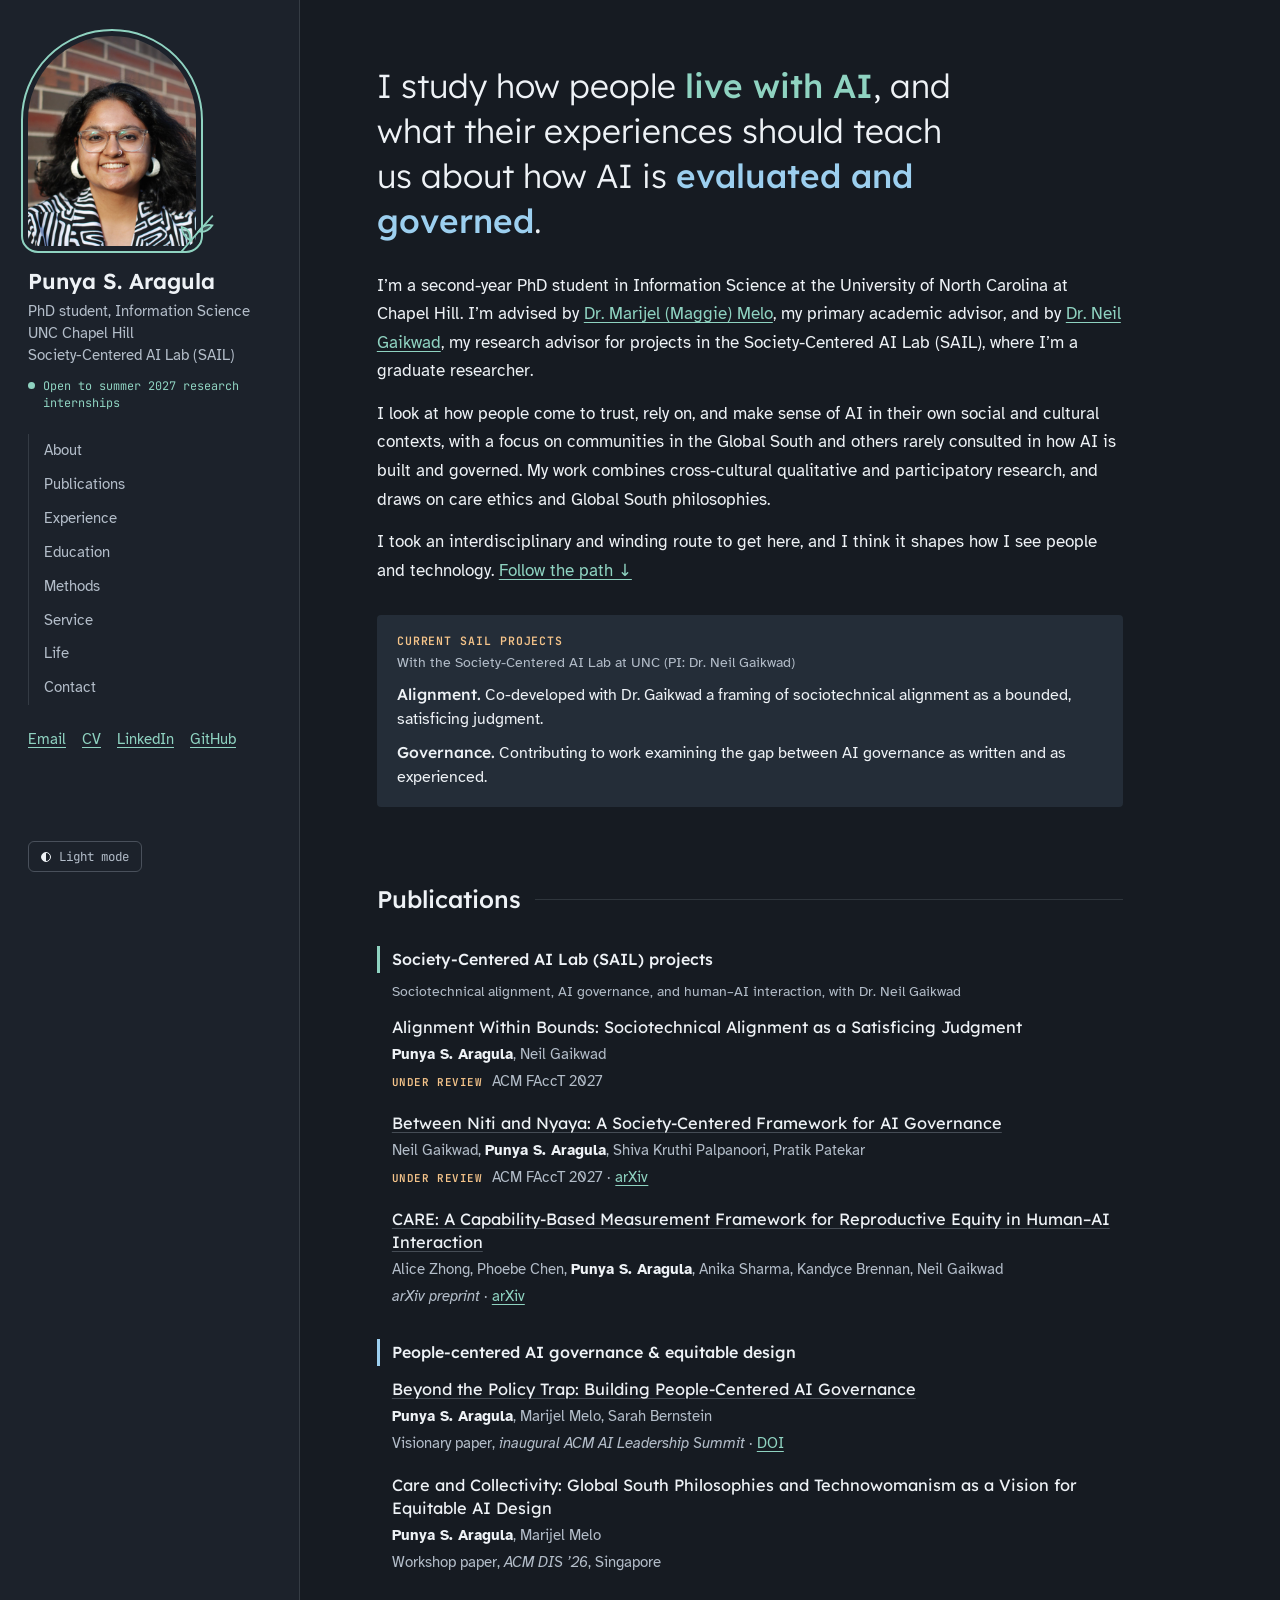
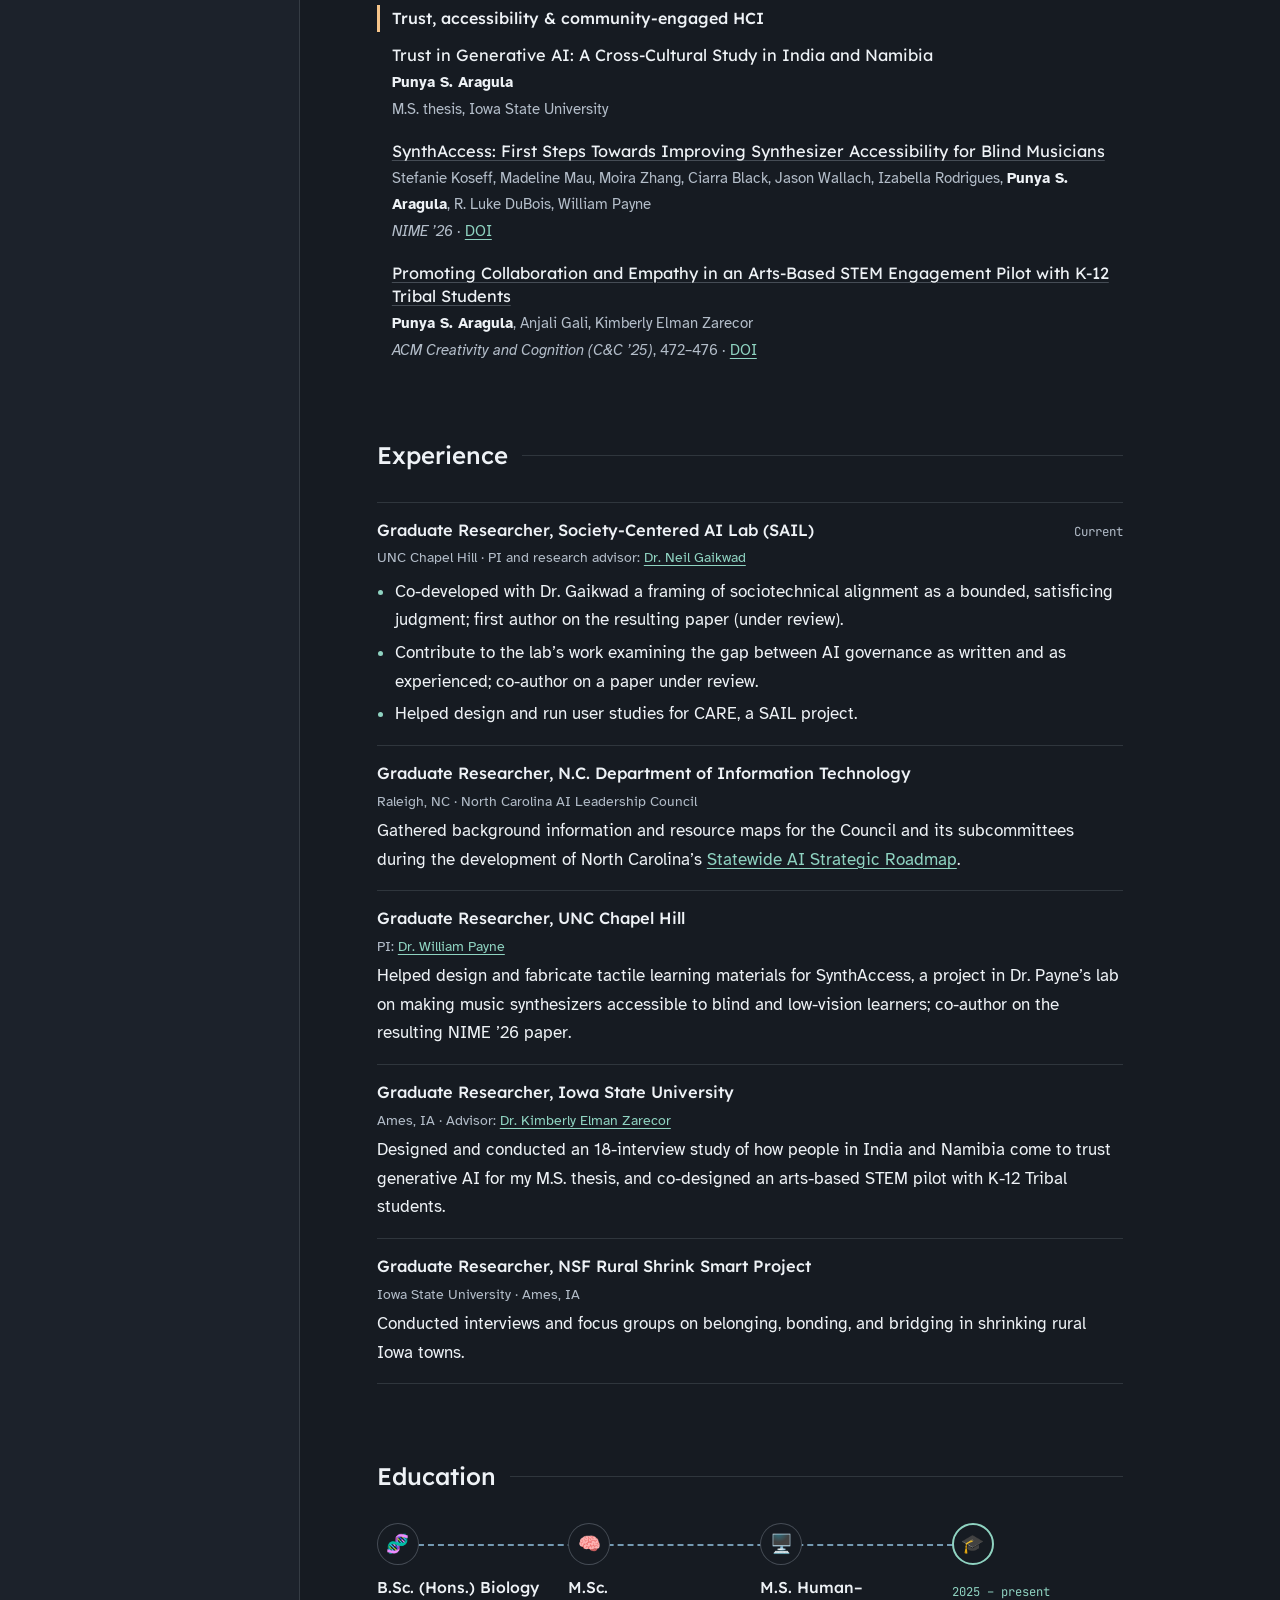
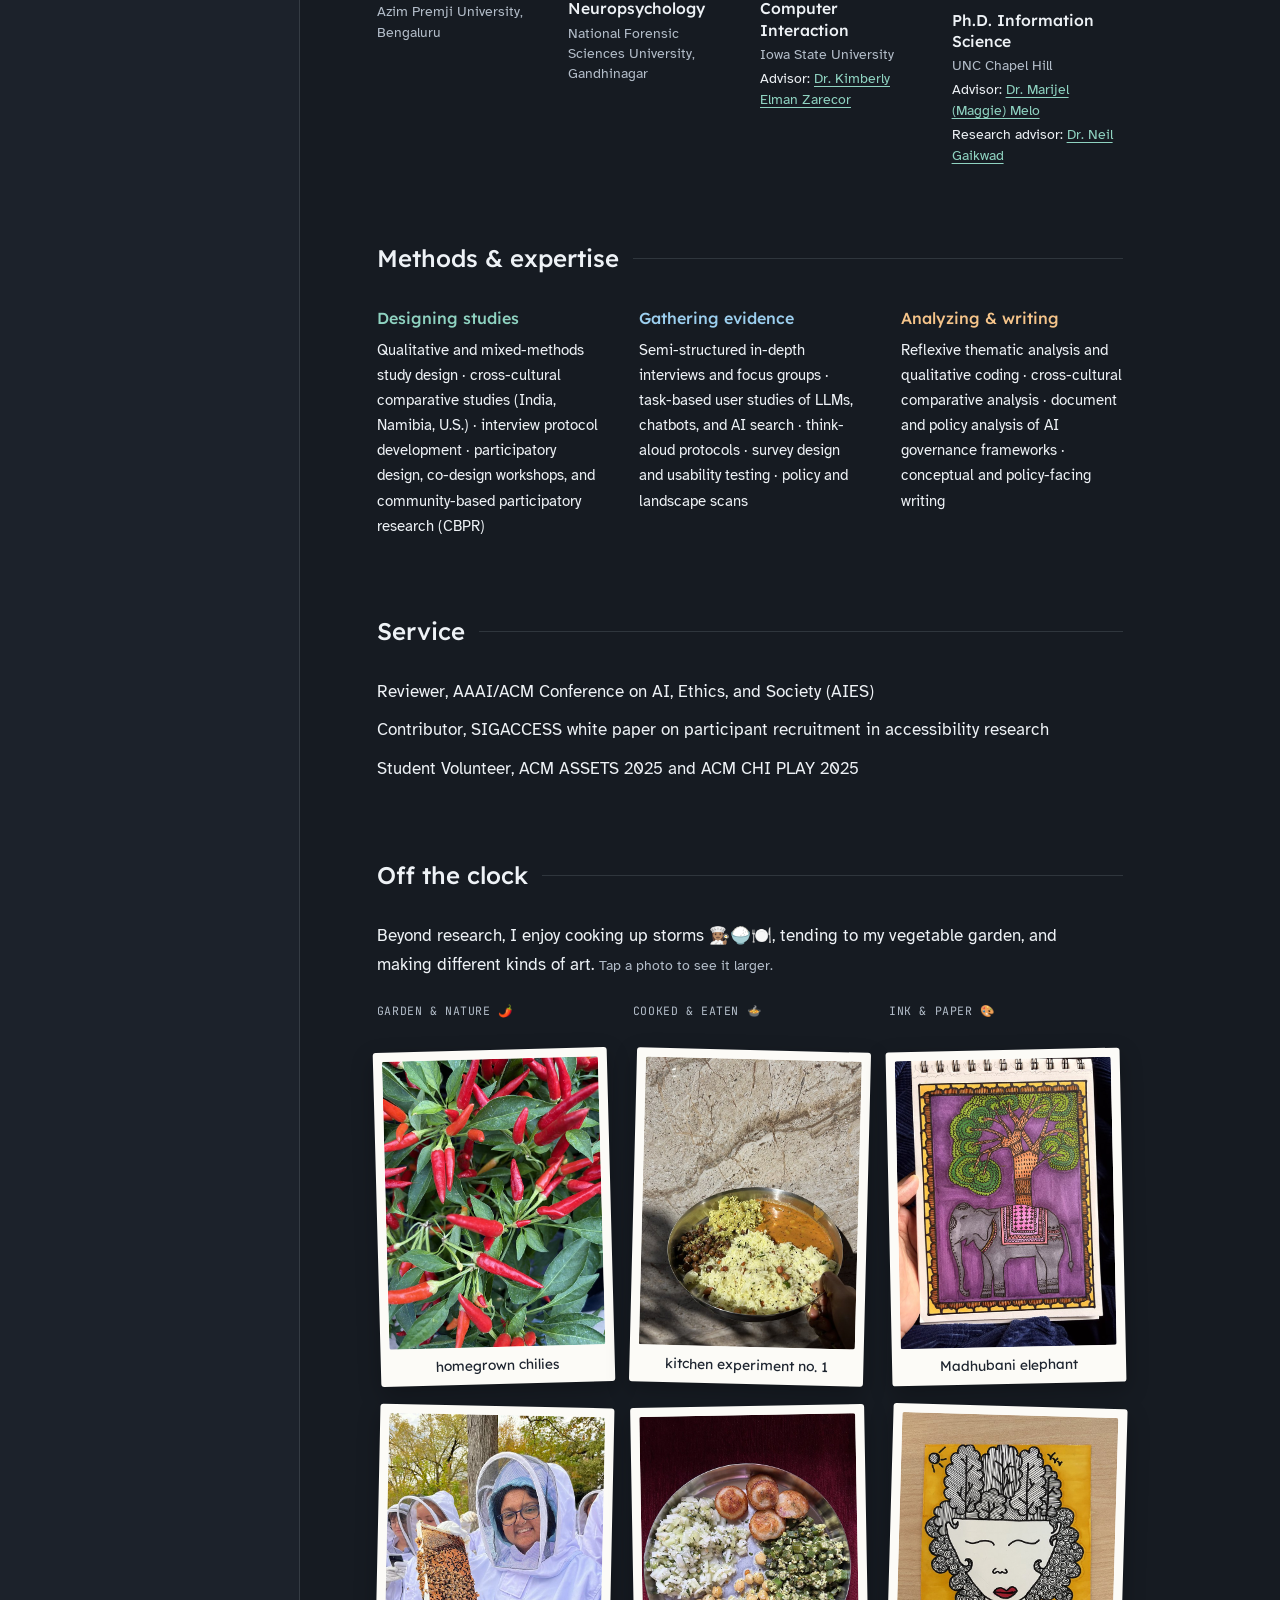
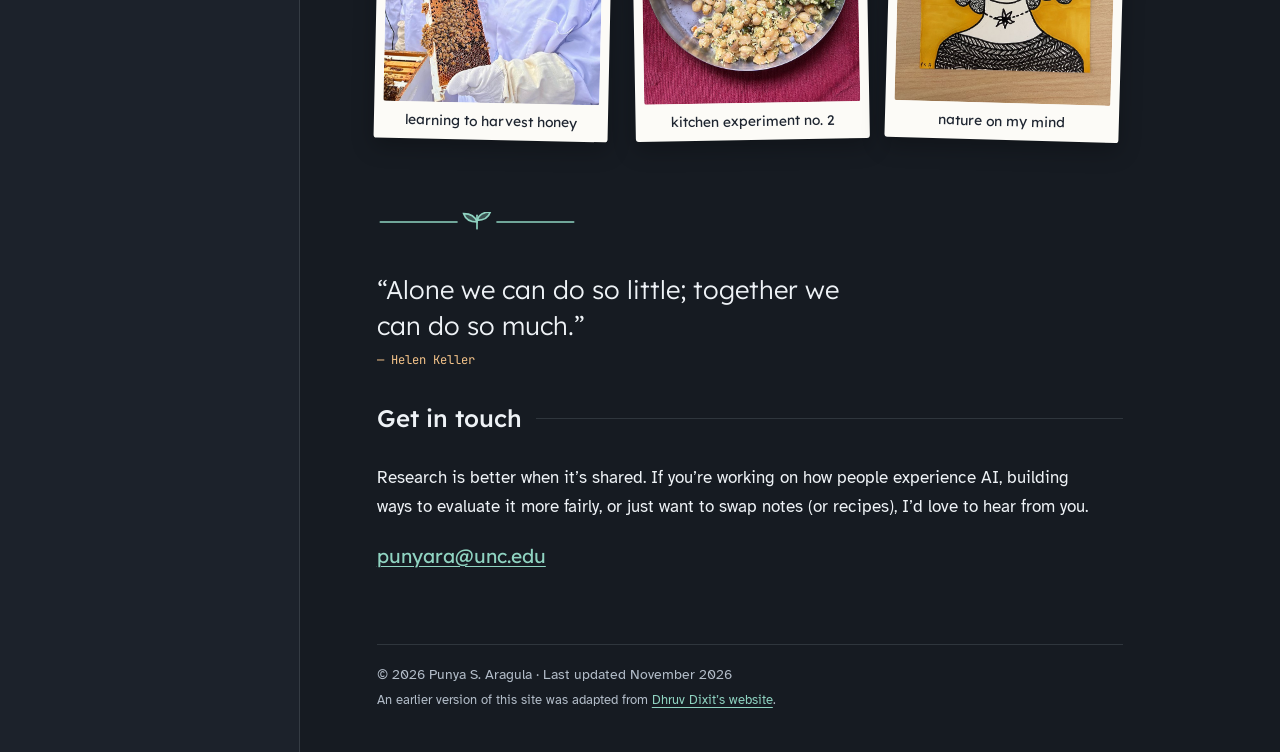
==== index.html @ 8dd0d029 "Add files via upload" ====
<!DOCTYPE html>
<html lang="en">
<head>
<meta charset="utf-8">
<meta name="viewport" content="width=device-width, initial-scale=1">
<title>Punya S. Aragula · HCI Researcher, UNC Chapel Hill</title>
<meta name="description" content="Punya S. Aragula is an HCI researcher and PhD student at UNC Chapel Hill who studies how people live with AI, and what their experiences should teach us about how AI is evaluated and governed.">
<meta name="color-scheme" content="dark light">
<meta name="theme-color" content="#161B22">
<link rel="canonical" href="https://punya-aragula.github.io/">
<meta property="og:type" content="website">
<meta property="og:url" content="https://punya-aragula.github.io/">
<meta property="og:title" content="Punya S. Aragula">
<meta property="og:description" content="How people live with AI, and what that should teach us about how AI is evaluated and governed.">
<meta property="og:image" content="https://punya-aragula.github.io/og-cover.png">
<meta name="twitter:card" content="summary_large_image">
<link rel="icon" href="favicon.svg" type="image/svg+xml">
<link rel="preconnect" href="https://fonts.googleapis.com">
<link rel="preconnect" href="https://fonts.gstatic.com" crossorigin>
<link rel="stylesheet" href="https://fonts.googleapis.com/css2?family=Atkinson+Hyperlegible:ital,wght@0,400;0,700;1,400&amp;family=JetBrains+Mono:wght@400;600&amp;family=Lexend:wght@300..700&amp;display=swap">
<link rel="stylesheet" href="main.css">
<script>
  /* pick up a saved light/dark choice before the page paints */
  try { if (localStorage.getItem('pa-theme') === 'light') document.documentElement.classList.add('light'); } catch (e) {}
</script>
<script src="main.js" defer></script>
<script type="application/ld+json">
{
  "@context": "https://schema.org",
  "@type": "Person",
  "name": "Punya Shamsunder Aragula",
  "url": "https://punya-aragula.github.io/",
  "email": "mailto:punyara@unc.edu",
  "jobTitle": "PhD Student, Information Science",
  "affiliation": {"@type": "CollegeOrUniversity", "name": "University of North Carolina at Chapel Hill"},
  "sameAs": ["https://www.linkedin.com/in/punyasa", "https://github.com/punya-aragula"]
}
</script>
</head>
<body>
<a class="jump" href="#content">Skip to content</a>

<div class="frame">

  <!-- ============ SIDEBAR ============ -->
  <aside class="side" aria-label="Profile">
    <div class="side-inner">
      <div class="arch">
        <img src="profile.jpg" alt="Portrait of Punya Aragula smiling in front of a curved brick wall" width="960" height="1200">
        <svg class="sprig" viewBox="0 0 60 60" aria-hidden="true" fill="none" stroke="currentColor" stroke-width="2.4" stroke-linecap="round">
          <path d="M10 54 C 22 40, 30 30, 50 8"/>
          <path d="M22 40 C 14 36, 10 30, 10 22 C 18 24, 22 30, 22 40 Z" fill="currentColor" fill-opacity=".3"/>
          <path d="M32 28 C 40 30, 46 26, 50 20 C 42 18, 36 22, 32 28 Z" fill="currentColor" fill-opacity=".3"/>
        </svg>
      </div>

      <div class="who">
        <p class="name">Punya S. Aragula</p>
        <p class="role">PhD student, Information Science<br>UNC Chapel Hill<br>Society-Centered AI Lab (SAIL)</p>
        <p class="avail"><span class="pulse" aria-hidden="true"></span>Open to summer 2027 research internships</p>
      </div>

      <nav class="toc" aria-label="Sections">
        <a href="#about">About</a>
        <a href="#publications">Publications</a>
        <a href="#experience">Experience</a>
        <a href="#education">Education</a>
        <a href="#methods">Methods</a>
        <a href="#service">Service</a>
        <a href="#life">Life</a>
        <a href="#contact">Contact</a>
      </nav>

      <ul class="elsewhere" aria-label="Links">
        <li><a href="mailto:punyara@unc.edu">Email</a></li>
        <li><a href="Punya_Aragula_CV.pdf" target="_blank" rel="noopener">CV</a></li>
        <li><a href="https://www.linkedin.com/in/punyasa" target="_blank" rel="noopener">LinkedIn</a></li>
        <li><a href="https://github.com/punya-aragula" target="_blank" rel="noopener">GitHub</a></li>
      </ul>

      <button class="mode" id="mode" type="button" aria-label="Switch to light mode">
        <span class="mode-dot" aria-hidden="true"></span><span class="mode-text">Light mode</span>
      </button>
    </div>
  </aside>

  <!-- ============ CONTENT ============ -->
  <main class="content" id="content">

    <!-- About -->
    <section class="block" id="about" aria-labelledby="h-about">
      <h1 id="h-about" class="lede">I study how people <em class="hl-a">live with AI</em>, and what their experiences should teach us about how AI is <em class="hl-b">evaluated and governed</em>.</h1>

      <div class="about-text">
        <p>I’m a second-year PhD student in Information Science at the University of North Carolina at Chapel Hill. I’m advised by <a href="https://sites.google.com/view/maggiemelo" target="_blank" rel="noopener">Dr. Marijel (Maggie) Melo</a>, my primary academic advisor, and by <a href="https://www.cs.unc.edu/~gaikwad/" target="_blank" rel="noopener">Dr. Neil Gaikwad</a>, my research advisor for projects in the Society-Centered AI Lab (SAIL), where I’m a graduate researcher.</p>
        <p>I look at how people come to trust, rely on, and make sense of AI in their own social and cultural contexts, with a focus on communities in the Global South and others rarely consulted in how AI is built and governed. My work combines cross-cultural qualitative and participatory research, and draws on care ethics and Global South philosophies.</p>
        <p>I took an interdisciplinary and winding route to get here, and I think it shapes how I see people and technology. <a href="#education">Follow the path ↓</a></p>
      </div>

      <dl class="focus" aria-label="Current SAIL projects">
        <dt>Current SAIL projects</dt>
        <dd class="focus-note">With the Society-Centered AI Lab at UNC (PI: Dr. Neil Gaikwad)</dd>
        <dd><b>Alignment.</b> Co-developed with Dr. Gaikwad a framing of sociotechnical alignment as a bounded, satisficing judgment.</dd>
        <dd><b>Governance.</b> Contributing to work examining the gap between AI governance as written and as experienced.</dd>
      </dl>
    </section>

    <!-- Publications -->
    <section class="block" id="publications" aria-labelledby="h-pubs">
      <h2 id="h-pubs" class="block-title">Publications</h2>

      <h3 class="theme t1">Society-Centered AI Lab (SAIL) projects</h3>
      <p class="theme-note">Sociotechnical alignment, AI governance, and human–AI interaction, with Dr. Neil Gaikwad</p>
      <ol class="cites">
        <li>
          <p class="c-title">Alignment Within Bounds: Sociotechnical Alignment as a Satisficing Judgment</p>
          <p class="c-auth"><b>Punya S. Aragula</b>, Neil Gaikwad</p>
          <p class="c-venue"><span class="flag">Under review</span> ACM FAccT 2027</p>
        </li>
        <li>
          <p class="c-title"><a href="https://arxiv.org/abs/2611.16173" target="_blank" rel="noopener">Between Niti and Nyaya: A Society-Centered Framework for AI Governance</a></p>
          <p class="c-auth">Neil Gaikwad, <b>Punya S. Aragula</b>, Shiva Kruthi Palpanoori, Pratik Patekar</p>
          <p class="c-venue"><span class="flag">Under review</span> ACM FAccT 2027 · <a href="https://arxiv.org/abs/2611.16173" target="_blank" rel="noopener">arXiv</a></p>
        </li>
        <li>
          <p class="c-title"><a href="https://arxiv.org/abs/2603.20511" target="_blank" rel="noopener">CARE: A Capability-Based Measurement Framework for Reproductive Equity in Human–AI Interaction</a></p>
          <p class="c-auth">Alice Zhong, Phoebe Chen, <b>Punya S. Aragula</b>, Anika Sharma, Kandyce Brennan, Neil Gaikwad</p>
          <p class="c-venue"><i>arXiv preprint</i> · <a href="https://arxiv.org/abs/2603.20511" target="_blank" rel="noopener">arXiv</a></p>
        </li>
      </ol>

      <h3 class="theme t2">People-centered AI governance &amp; equitable design</h3>
      <ol class="cites">
        <li>
          <p class="c-title"><a href="https://doi.org/10.1145/3806096.3844863" target="_blank" rel="noopener">Beyond the Policy Trap: Building People-Centered AI Governance</a></p>
          <p class="c-auth"><b>Punya S. Aragula</b>, Marijel Melo, Sarah Bernstein</p>
          <p class="c-venue">Visionary paper, <i>inaugural ACM AI Leadership Summit</i> · <a href="https://doi.org/10.1145/3806096.3844863" target="_blank" rel="noopener">DOI</a></p>
        </li>
        <li>
          <p class="c-title">Care and Collectivity: Global South Philosophies and Technowomanism as a Vision for Equitable AI Design</p>
          <p class="c-auth"><b>Punya S. Aragula</b>, Marijel Melo</p>
          <p class="c-venue">Workshop paper, <i>ACM DIS ’26</i>, Singapore</p>
        </li>
      </ol>

      <h3 class="theme t3">Trust, accessibility &amp; community-engaged HCI</h3>
      <ol class="cites">
        <li>
          <p class="c-title">Trust in Generative AI: A Cross-Cultural Study in India and Namibia</p>
          <p class="c-auth"><b>Punya S. Aragula</b></p>
          <p class="c-venue">M.S. thesis, Iowa State University</p>
        </li>
        <li>
          <p class="c-title"><a href="https://doi.org/10.5281/zenodo.20784173" target="_blank" rel="noopener">SynthAccess: First Steps Towards Improving Synthesizer Accessibility for Blind Musicians</a></p>
          <p class="c-auth">Stefanie Koseff, Madeline Mau, Moira Zhang, Ciarra Black, Jason Wallach, Izabella Rodrigues, <b>Punya S. Aragula</b>, R. Luke DuBois, William Payne</p>
          <p class="c-venue"><i>NIME ’26</i> · <a href="https://doi.org/10.5281/zenodo.20784173" target="_blank" rel="noopener">DOI</a></p>
        </li>
        <li>
          <p class="c-title"><a href="https://doi.org/10.1145/3698061.3734389" target="_blank" rel="noopener">Promoting Collaboration and Empathy in an Arts-Based STEM Engagement Pilot with K-12 Tribal Students</a></p>
          <p class="c-auth"><b>Punya S. Aragula</b>, Anjali Gali, Kimberly Elman Zarecor</p>
          <p class="c-venue"><i>ACM Creativity and Cognition (C&amp;C ’25)</i>, 472–476 · <a href="https://doi.org/10.1145/3698061.3734389" target="_blank" rel="noopener">DOI</a></p>
        </li>
      </ol>
    </section>

    <!-- Experience -->
    <section class="block" id="experience" aria-labelledby="h-exp">
      <h2 id="h-exp" class="block-title">Experience</h2>
      <div class="rows">
        <div class="row">
          <div class="row-head"><h3>Graduate Researcher, Society-Centered AI Lab (SAIL)</h3><span class="when">Current</span></div>
          <p class="row-meta">UNC Chapel Hill · PI and research advisor: <a href="https://www.cs.unc.edu/~gaikwad/" target="_blank" rel="noopener">Dr. Neil Gaikwad</a></p>
          <ul class="did">
            <li>Co-developed with Dr. Gaikwad a framing of sociotechnical alignment as a bounded, satisficing judgment; first author on the resulting paper (under review).</li>
            <li>Contribute to the lab’s work examining the gap between AI governance as written and as experienced; co-author on a paper under review.</li>
            <li>Helped design and run user studies for CARE, a SAIL project.</li>
          </ul>
        </div>
        <div class="row">
          <div class="row-head"><h3>Graduate Researcher, N.C. Department of Information Technology</h3></div>
          <p class="row-meta">Raleigh, NC · North Carolina AI Leadership Council</p>
          <p>Gathered background information and resource maps for the Council and its subcommittees during the development of North Carolina’s <a href="https://it.nc.gov/documents/statewide-ai-strategic-roadmap/download" target="_blank" rel="noopener">Statewide AI Strategic Roadmap</a>.</p>
        </div>
        <div class="row">
          <div class="row-head"><h3>Graduate Researcher, UNC Chapel Hill</h3></div>
          <p class="row-meta">PI: <a href="https://williepayne.com/" target="_blank" rel="noopener">Dr. William Payne</a></p>
          <p>Helped design and fabricate tactile learning materials for SynthAccess, a project in Dr. Payne’s lab on making music synthesizers accessible to blind and low-vision learners; co-author on the resulting NIME ’26 paper.</p>
        </div>
        <div class="row">
          <div class="row-head"><h3>Graduate Researcher, Iowa State University</h3></div>
          <p class="row-meta">Ames, IA · Advisor: <a href="https://faculty.sites.iastate.edu/zarecor/" target="_blank" rel="noopener">Dr. Kimberly Elman Zarecor</a></p>
          <p>Designed and conducted an 18-interview study of how people in India and Namibia come to trust generative AI for my M.S. thesis, and co-designed an arts-based STEM pilot with K-12 Tribal students.</p>
        </div>
        <div class="row">
          <div class="row-head"><h3>Graduate Researcher, NSF Rural Shrink Smart Project</h3></div>
          <p class="row-meta">Iowa State University · Ames, IA</p>
          <p>Conducted interviews and focus groups on belonging, bonding, and bridging in shrinking rural Iowa towns.</p>
        </div>
      </div>
    </section>

    <!-- Education -->
    <section class="block" id="education" aria-labelledby="h-edu">
      <h2 id="h-edu" class="block-title">Education</h2>
      <ol class="path">
        <li><span class="stop" aria-hidden="true">🧬</span><h3>B.Sc. (Hons.) Biology</h3><p>Azim Premji University, Bengaluru</p></li>
        <li><span class="stop" aria-hidden="true">🧠</span><h3>M.Sc. Neuropsychology</h3><p>National Forensic Sciences University, Gandhinagar</p></li>
        <li><span class="stop" aria-hidden="true">🖥️</span><h3>M.S. Human–Computer Interaction</h3><p>Iowa State University</p><p class="adv">Advisor: <a href="https://faculty.sites.iastate.edu/zarecor/" target="_blank" rel="noopener">Dr. Kimberly Elman Zarecor</a></p></li>
        <li class="here"><span class="stop" aria-hidden="true">🎓</span><span class="yrs">2025 – present</span><h3>Ph.D. Information Science</h3><p>UNC Chapel Hill</p><p class="adv">Advisor: <a href="https://sites.google.com/view/maggiemelo" target="_blank" rel="noopener">Dr. Marijel (Maggie) Melo</a></p><p class="adv">Research advisor: <a href="https://www.cs.unc.edu/~gaikwad/" target="_blank" rel="noopener">Dr. Neil Gaikwad</a></p></li>
      </ol>
    </section>

    <!-- Methods -->
    <section class="block" id="methods" aria-labelledby="h-methods">
      <h2 id="h-methods" class="block-title">Methods &amp; expertise</h2>
      <div class="methods">
        <div class="m-col">
          <h3>Designing studies</h3>
          <p>Qualitative and mixed-methods study design · cross-cultural comparative studies (India, Namibia, U.S.) · interview protocol development · participatory design, co-design workshops, and community-based participatory research (CBPR)</p>
        </div>
        <div class="m-col">
          <h3>Gathering evidence</h3>
          <p>Semi-structured in-depth interviews and focus groups · task-based user studies of LLMs, chatbots, and AI search · think-aloud protocols · survey design and usability testing · policy and landscape scans</p>
        </div>
        <div class="m-col">
          <h3>Analyzing &amp; writing</h3>
          <p>Reflexive thematic analysis and qualitative coding · cross-cultural comparative analysis · document and policy analysis of AI governance frameworks · conceptual and policy-facing writing</p>
        </div>
      </div>
    </section>

    <!-- Service -->
    <section class="block" id="service" aria-labelledby="h-service">
      <h2 id="h-service" class="block-title">Service</h2>
      <ul class="plain">
        <li><span>Reviewer, AAAI/ACM Conference on AI, Ethics, and Society (AIES)</span></li>
        <li><span>Contributor, SIGACCESS white paper on participant recruitment in accessibility research</span></li>
        <li><span>Student Volunteer, ACM ASSETS 2025 and ACM CHI PLAY 2025</span></li>
      </ul>
    </section>

    <!-- Life -->
    <section class="block" id="life" aria-labelledby="h-life">
      <h2 id="h-life" class="block-title">Off the clock</h2>
      <p class="prose-line">Beyond research, I enjoy cooking up storms 👩🏽‍🍳🍚🍽️, tending to my vegetable garden, and making different kinds of art. <span class="hint">Tap a photo to see it larger.</span></p>
      <div class="shelf">
        <div class="shelf-col">
          <p class="shelf-label">Garden &amp; nature 🌶️</p>
          <a class="snap" href="photos/garden-chilies.jpg" data-cap="homegrown chilies"><img src="photos/garden-chilies-sm.jpg" alt="Bright red chilies growing among green leaves" loading="lazy" width="675" height="900"><span>homegrown chilies</span></a>
          <a class="snap" href="photos/nature-bees.jpg" data-cap="learning to harvest honey"><img src="photos/nature-bees-sm.jpg" alt="Punya smiling in a white protective suit, holding up a frame covered in honeybees" loading="lazy" width="675" height="900"><span>learning to harvest honey</span></a>
        </div>
        <div class="shelf-col">
          <p class="shelf-label">Cooked &amp; eaten 🍲</p>
          <a class="snap" href="photos/food-thali-1.jpg" data-cap="kitchen experiment no. 1"><img src="photos/food-thali-1-sm.jpg" alt="A steel plate of rice, chickpeas, curry and a vegetable side, in the sun" loading="lazy" width="675" height="900"><span>kitchen experiment no. 1</span></a>
          <a class="snap" href="photos/food-plate-colour.jpg" data-cap="kitchen experiment no. 2"><img src="photos/food-plate-colour-sm.jpg" alt="A steel plate with chickpeas, okra, a white vegetable side and golden fried dumplings on a deep red cloth" loading="lazy" width="675" height="900"><span>kitchen experiment no. 2</span></a>
        </div>
        <div class="shelf-col">
          <p class="shelf-label">Ink &amp; paper 🎨</p>
          <a class="snap" href="photos/art-elephant.jpg" data-cap="Madhubani elephant"><img src="photos/art-elephant-sm.jpg" alt="A colourful folk-art drawing of an elephant beneath a tree, with a purple background and patterned border" loading="lazy" width="675" height="900"><span>Madhubani elephant</span></a>
          <a class="snap" href="photos/art-portrait-trees.jpg" data-cap="nature on my mind"><img src="photos/art-portrait-trees-sm.jpg" alt="A black-and-white ink portrait of a woman whose hair turns into trees, on a bright yellow background" loading="lazy" width="675" height="900"><span>nature on my mind</span></a>
        </div>
      </div>
    </section>

    <!-- Contact -->
    <section class="block closing" id="contact" aria-labelledby="h-contact">
      <svg class="divider" viewBox="0 0 240 24" aria-hidden="true" fill="none" stroke="currentColor" stroke-width="2" stroke-linecap="round">
        <path d="M4 12 H96"/><path d="M144 12 H236"/>
        <path d="M120 20 C 120 14, 120 10, 120 4"/>
        <path d="M120 12 C 112 12, 106 8, 104 2 C 112 2, 118 6, 120 12 Z" fill="currentColor" fill-opacity=".3"/>
        <path d="M120 10 C 128 10, 134 6, 136 0 C 128 0, 122 4, 120 10 Z" fill="currentColor" fill-opacity=".3"/>
      </svg>
      <blockquote class="keller">
        <p>“Alone we can do so little; together we can do so much.”</p>
        <footer>Helen Keller</footer>
      </blockquote>
      <h2 id="h-contact" class="block-title">Get in touch</h2>
      <p class="prose-line">Research is better when it’s shared. If you’re working on how people experience AI, building ways to evaluate it more fairly, or just want to swap notes (or recipes), I’d love to hear from you.</p>
      <p class="mail"><a href="mailto:punyara@unc.edu">punyara@unc.edu</a></p>
    </section>

    <footer class="foot">
      <p>© <span id="yr">2026</span> Punya S. Aragula · Last updated November 2026</p>
      <p class="credit">An earlier version of this site was adapted from <a href="https://dhruv-dixit-709.github.io/" target="_blank" rel="noopener">Dhruv Dixit’s website</a>.</p>
    </footer>
  </main>
</div>

<dialog class="viewer" id="viewer" aria-label="Photo viewer">
  <figure><img src="" alt=""><figcaption></figcaption></figure>
  <button type="button" class="viewer-x" aria-label="Close photo">Close</button>
</dialog>
</body>
</html>
---- main.css ----
/* ==========================================================
   punya-aragula.github.io
   Two-pane academic layout · colour-blind-safe pastels
   Fonts: Lexend (headings), Atkinson Hyperlegible (text),
          JetBrains Mono (small labels)
   ========================================================== */

:root {
  --ink: #EEF2F6;
  --ink-soft: #B3BDC9;
  --ground: #161B22;
  --ground-2: #1C222B;
  --rule: rgba(179, 189, 201, 0.16);
  --rule-strong: rgba(179, 189, 201, 0.3);
  --sea: #8FD3C1;        /* seafoam */
  --sky: #9CCFEF;        /* sky blue */
  --apricot: #F5C48A;
  --lemon: #F0E3A0;
  --wash: rgba(156, 207, 239, 0.1);
  --f-head: "Lexend", system-ui, sans-serif;
  --f-text: "Atkinson Hyperlegible", system-ui, sans-serif;
  --f-mono: "JetBrains Mono", ui-monospace, Menlo, monospace;
  --side-w: 300px;
}
:root.light {
  --ink: #1E2530;
  --ink-soft: #4A5563;
  --ground: #F6F7F9;
  --ground-2: #FFFFFF;
  --rule: rgba(30, 37, 48, 0.12);
  --rule-strong: rgba(30, 37, 48, 0.24);
  --sea: #0B6B5C;
  --sky: #0A5E8A;
  --apricot: #8A4F00;
  --lemon: #7A6200;
  --wash: rgba(10, 94, 138, 0.07);
}

*, *::before, *::after { box-sizing: border-box; }
html { scroll-behavior: smooth; }
body {
  margin: 0;
  background: var(--ground);
  color: var(--ink);
  font: 1.05rem/1.7 var(--f-text);
  -webkit-font-smoothing: antialiased;
}
img { display: block; max-width: 100%; height: auto; }
a { color: var(--sea); text-decoration: underline; text-decoration-thickness: 1px; text-underline-offset: 3px; }
a:hover { text-decoration-thickness: 2px; }
h1, h2, h3 { font-family: var(--f-head); margin: 0; }
p { margin: 0; }

.jump { position: absolute; left: -999px; top: 8px; background: var(--ground-2); color: var(--ink); padding: 8px 12px; z-index: 50; }
.jump:focus { left: 8px; }

/* ---------- Two-pane frame ---------- */
.frame { display: grid; grid-template-columns: var(--side-w) minmax(0, 1fr); min-height: 100vh; }

/* ---------- Sidebar ---------- */
.side { border-right: 1px solid var(--rule); background: var(--ground-2); }
.side-inner {
  position: sticky; top: 0; height: 100vh; overflow-y: auto;
  display: flex; flex-direction: column; gap: 22px;
  padding: 36px 28px 28px;
}
.arch { position: relative; width: 168px; }
.arch img {
  width: 168px; aspect-ratio: 4 / 5; object-fit: cover;
  border-radius: 84px 84px 10px 10px;          /* arched, like a greenhouse window */
  outline: 2px solid var(--sea); outline-offset: 5px;
}
.sprig { position: absolute; width: 46px; right: -24px; bottom: -10px; color: var(--sea); }

.name { font-family: var(--f-head); font-weight: 600; font-size: 1.35rem; line-height: 1.2; }
.role { color: var(--ink-soft); font-size: 0.95rem; line-height: 1.45; margin-top: 6px; }
.avail { display: flex; gap: 8px; align-items: baseline; margin-top: 12px; font-family: var(--f-mono); font-size: 0.74rem; line-height: 1.45; color: var(--sea); }
.pulse { flex: none; width: 7px; height: 7px; border-radius: 50%; background: var(--sea); transform: translateY(-1px); animation: breathe 2.4s ease-in-out infinite; }
@keyframes breathe { 50% { opacity: .35; } }

.toc { display: flex; flex-direction: column; border-left: 1px solid var(--rule); }
.toc a {
  color: var(--ink-soft); text-decoration: none; font-size: 0.95rem;
  padding: 4px 0 4px 14px; margin-left: -1px; border-left: 2px solid transparent;
  transition: color .2s, border-color .2s;
}
.toc a:hover { color: var(--ink); }
.toc a.on { color: var(--ink); border-left-color: var(--sea); font-weight: 700; }

.elsewhere { list-style: none; padding: 0; margin: 0; display: flex; flex-wrap: wrap; gap: 6px 16px; font-size: 0.92rem; }

.mode {
  margin-top: auto; align-self: flex-start;
  display: inline-flex; align-items: center; gap: 8px;
  background: none; border: 1px solid var(--rule-strong); color: var(--ink-soft);
  font: 0.78rem var(--f-mono); padding: 6px 12px; border-radius: 6px; cursor: pointer;
}
.mode:hover { color: var(--ink); border-color: var(--ink-soft); }
.mode-dot { width: 10px; height: 10px; border-radius: 50%; background: linear-gradient(90deg, var(--ink) 50%, transparent 50%); border: 1px solid var(--ink); }

/* ---------- Content column ---------- */
.content { padding: 64px clamp(24px, 6vw, 88px) 40px; max-width: 900px; }
.block { padding-bottom: 72px; scroll-margin-top: 24px; }
.block-title {
  font-weight: 500; font-size: 1.5rem; margin-bottom: 26px;
  display: flex; align-items: center; gap: 14px;
}
.block-title::after { content: ""; flex: 1; height: 1px; background: var(--rule); }

/* About */
.epigraph { margin: 0 0 34px; max-width: 52ch; }
.epigraph p { font-family: var(--f-head); font-weight: 300; font-size: 1rem; line-height: 1.55; color: var(--ink-soft); }
.epigraph footer { margin-top: 6px; font: 0.74rem var(--f-mono); color: var(--ink-soft); letter-spacing: .02em; }
.epigraph footer::before { content: "— "; }

.lede { font-weight: 300; font-size: clamp(1.55rem, 2.6vw, 2.1rem); line-height: 1.35; margin-bottom: 28px; max-width: 30ch; }
.lede em { font-style: normal; font-weight: 500; }
.hl-a { color: var(--sea); }
.hl-b { color: var(--sky); }

.about-text { display: grid; gap: 14px; max-width: 68ch; }

.focus { margin: 30px 0 0; padding: 18px 20px; background: var(--wash); border-radius: 4px; display: grid; gap: 8px; max-width: 68ch; }
.focus dt { font: 600 0.72rem var(--f-mono); letter-spacing: .08em; text-transform: uppercase; color: var(--apricot); }
.focus dd { margin: 0; font-size: 0.98rem; line-height: 1.55; }
.focus b { font-family: var(--f-head); font-weight: 500; }

/* Publications: citation list */
.theme {
  font-size: 1rem; font-weight: 500; margin: 30px 0 12px;
  padding-left: 12px; border-left: 3px solid var(--sea);
}
.theme:first-of-type { margin-top: 0; }
.theme.t2 { border-left-color: var(--sky); }
.theme.t3 { border-left-color: var(--apricot); }
.cites { list-style: none; margin: 0; padding: 0; display: grid; gap: 18px; }
.cites li { padding-left: 15px; }
.c-title { font-family: var(--f-head); font-weight: 400; font-size: 1.02rem; line-height: 1.4; }
.c-title a { color: var(--ink); text-decoration-color: var(--rule-strong); }
.c-title a:hover { text-decoration-color: var(--sea); }
.c-auth { color: var(--ink-soft); font-size: 0.93rem; margin-top: 3px; }
.c-auth b { color: var(--ink); }
.c-venue { font-size: 0.92rem; margin-top: 2px; color: var(--ink-soft); }
.flag { font: 600 0.68rem var(--f-mono); letter-spacing: .05em; text-transform: uppercase; color: var(--apricot); margin-right: 6px; }

/* Experience: CV rows */
.rows { display: grid; }
.row { padding: 16px 0; border-top: 1px solid var(--rule); display: grid; gap: 4px; }
.row:last-child { border-bottom: 1px solid var(--rule); }
.row-head { display: flex; justify-content: space-between; gap: 16px; align-items: baseline; }
.row h3 { font-weight: 500; font-size: 1.02rem; line-height: 1.4; }
.when { flex: none; font: 0.78rem var(--f-mono); color: var(--ink-soft); white-space: nowrap; }
.row-meta { font-size: 0.9rem; color: var(--ink-soft); }
.row p:last-child { max-width: 68ch; }

/* Education: left-to-right path */
.path { list-style: none; margin: 0; padding: 0; display: grid; grid-template-columns: repeat(4, minmax(0, 1fr)); gap: 20px; position: relative; }
.path::before { content: ""; position: absolute; top: 21px; left: 21px; right: calc((100% - 60px) / 4 - 21px); border-top: 2px dashed var(--sky); opacity: .7; }
.path li { position: relative; }
.stop { position: relative; z-index: 1; display: grid; place-items: center; width: 42px; height: 42px; border-radius: 50%; background: var(--ground); border: 1px solid var(--rule-strong); font-size: 1.15rem; margin-bottom: 12px; }
.here .stop { border: 2px solid var(--sea); }
.yrs { font: 0.76rem var(--f-mono); color: var(--sky); }
.here .yrs { color: var(--sea); }
.path h3 { font-weight: 500; font-size: 0.98rem; line-height: 1.35; margin: 4px 0 4px; }
.path p { font-size: 0.88rem; line-height: 1.45; color: var(--ink-soft); }
.path .adv { margin-top: 4px; color: var(--ink); }

/* Methods: two columns, no boxes */
.methods { display: grid; grid-template-columns: repeat(2, minmax(0, 1fr)); gap: 26px 40px; }
.m-col h3 { font-weight: 500; font-size: 1rem; color: var(--sea); margin-bottom: 6px; }
.m-col:nth-child(2) h3 { color: var(--sky); }
.m-col:nth-child(3) h3 { color: var(--apricot); }
.m-col:nth-child(4) h3 { color: var(--lemon); }
.m-col p { font-size: 0.95rem; line-height: 1.65; }

/* Service */
.plain { list-style: none; margin: 0; padding: 0; display: grid; gap: 10px; }
.plain li { display: flex; justify-content: space-between; gap: 16px; align-items: baseline; }

/* Life: photo shelf */
.prose-line { max-width: 66ch; }
.hint { color: var(--ink-soft); font-size: 0.9rem; }
.shelf { display: grid; grid-template-columns: repeat(3, minmax(0, 1fr)); gap: 22px; margin-top: 24px; }
.shelf-label { font: 0.72rem var(--f-mono); letter-spacing: .05em; text-transform: uppercase; color: var(--ink-soft); margin-bottom: 10px; }
.shelf-col { display: grid; gap: 22px; align-content: start; }
.snap { display: block; text-decoration: none; background: #FCFBF7; padding: 9px 9px 0; border-radius: 3px; box-shadow: 0 8px 22px rgba(0,0,0,.25); transition: transform .35s ease; cursor: zoom-in; }
.shelf-col:nth-child(1) .snap:nth-child(2) { transform: rotate(-1.5deg); }
.shelf-col:nth-child(1) .snap:nth-child(3) { transform: rotate(1.2deg); }
.shelf-col:nth-child(2) .snap:nth-child(2) { transform: rotate(1.4deg); }
.shelf-col:nth-child(2) .snap:nth-child(3) { transform: rotate(-1deg); }
.shelf-col:nth-child(3) .snap:nth-child(2) { transform: rotate(-1.2deg); }
.shelf-col:nth-child(3) .snap:nth-child(3) { transform: rotate(1.6deg); }
.snap:hover { transform: rotate(0) scale(1.03) !important; }
.snap img { width: 100%; aspect-ratio: 3 / 4; object-fit: cover; border-radius: 2px; }
.snap span { display: block; text-align: center; padding: 9px 4px 11px; font: 0.86rem var(--f-head); color: #1E2530; }
:root.light .snap { box-shadow: 0 6px 18px rgba(30,37,48,.14); }

/* Closing */
.closing { text-align: left; }
.divider { width: 200px; color: var(--sea); margin-bottom: 30px; }
.keller { margin: 0 0 30px; }
.keller p { font-family: var(--f-head); font-weight: 300; font-size: clamp(1.25rem, 2.2vw, 1.6rem); line-height: 1.4; max-width: 32ch; }
.keller footer { margin-top: 8px; font: 0.76rem var(--f-mono); color: var(--apricot); }
.keller footer::before { content: "— "; }
.mail { margin-top: 18px; font-family: var(--f-head); font-size: 1.2rem; }

.foot { border-top: 1px solid var(--rule); padding-top: 18px; color: var(--ink-soft); font-size: 0.85rem; }

/* Photo viewer */
.viewer { border: 0; padding: 0; background: transparent; max-width: 94vw; max-height: 94vh; }
.viewer::backdrop { background: rgba(10, 14, 20, .9); }
.viewer figure { margin: 0; text-align: center; }
.viewer img { max-width: min(92vw, 880px); max-height: 80vh; width: auto; border: 8px solid #FCFBF7; border-radius: 4px; }
.viewer figcaption { margin-top: 10px; color: #EEF2F6; font: 1.05rem var(--f-head); }
.viewer-x { display: block; margin: 12px auto 0; background: none; color: #EEF2F6; border: 1px solid rgba(238,242,246,.5); border-radius: 6px; padding: 6px 14px; font: 0.8rem var(--f-mono); cursor: pointer; }

/* ---------- Small screens: sidebar becomes a top card ---------- */
@media (max-width: 980px) {
  .frame { grid-template-columns: 1fr; }
  .side { border-right: 0; border-bottom: 1px solid var(--rule); }
  .side-inner { position: static; height: auto; padding: 28px 22px 18px; display: grid; grid-template-columns: auto 1fr; gap: 16px 20px; align-items: center; }
  .arch, .arch img { width: 104px; }
  .arch img { border-radius: 52px 52px 8px 8px; }
  .sprig { width: 34px; right: -16px; }
  .toc { grid-column: 1 / -1; flex-direction: row; overflow-x: auto; border-left: 0; border-top: 1px solid var(--rule); padding-top: 10px; gap: 4px; }
  .toc a { padding: 4px 10px; border-left: 0; border-bottom: 2px solid transparent; white-space: nowrap; }
  .toc a.on { border-left: 0; border-bottom-color: var(--sea); }
  .elsewhere { grid-column: 1 / -1; }
  .mode { grid-column: 1 / -1; margin-top: 0; justify-self: start; }
  .content { padding-top: 40px; }
}
@media (max-width: 760px) {
  .path { grid-template-columns: 1fr; gap: 18px; }
  .path::before { display: none; }
  .path li { display: grid; grid-template-columns: 42px 1fr; column-gap: 14px; }
  .path li > :not(.stop) { grid-column: 2; }
  .stop { grid-row: 1 / span 4; margin: 0; }
  .path li:not(:last-child)::after { content: ""; position: absolute; left: 20px; top: 42px; bottom: -18px; border-left: 2px dashed var(--sky); opacity: .7; }
  .methods { grid-template-columns: 1fr; }
  .shelf { grid-template-columns: 1fr 1fr; }
  .shelf-col { grid-template-columns: 1fr 1fr; grid-column: 1 / -1; }
  .shelf-label { grid-column: 1 / -1; margin-bottom: 0; }
  .row-head, .plain li { flex-direction: column; gap: 0; }
}
@media (prefers-reduced-motion: reduce) {
  *, *::before, *::after { animation: none !important; transition: none !important; scroll-behavior: auto !important; }
}

/* attribution + layout tweaks */
.theme-note { margin: -6px 0 12px 15px; font-size: 0.9rem; color: var(--ink-soft); }
.focus .focus-note { font-size: 0.88rem; color: var(--ink-soft); margin-top: -4px; }
.did { margin: 4px 0 0; padding-left: 18px; display: grid; gap: 4px; max-width: 68ch; }
.did li::marker { color: var(--sea); }
.methods { grid-template-columns: repeat(3, minmax(0, 1fr)); }
.credit { margin-top: 4px; font-size: 0.8rem; }
@media (max-width: 980px) { .methods { grid-template-columns: 1fr; } }
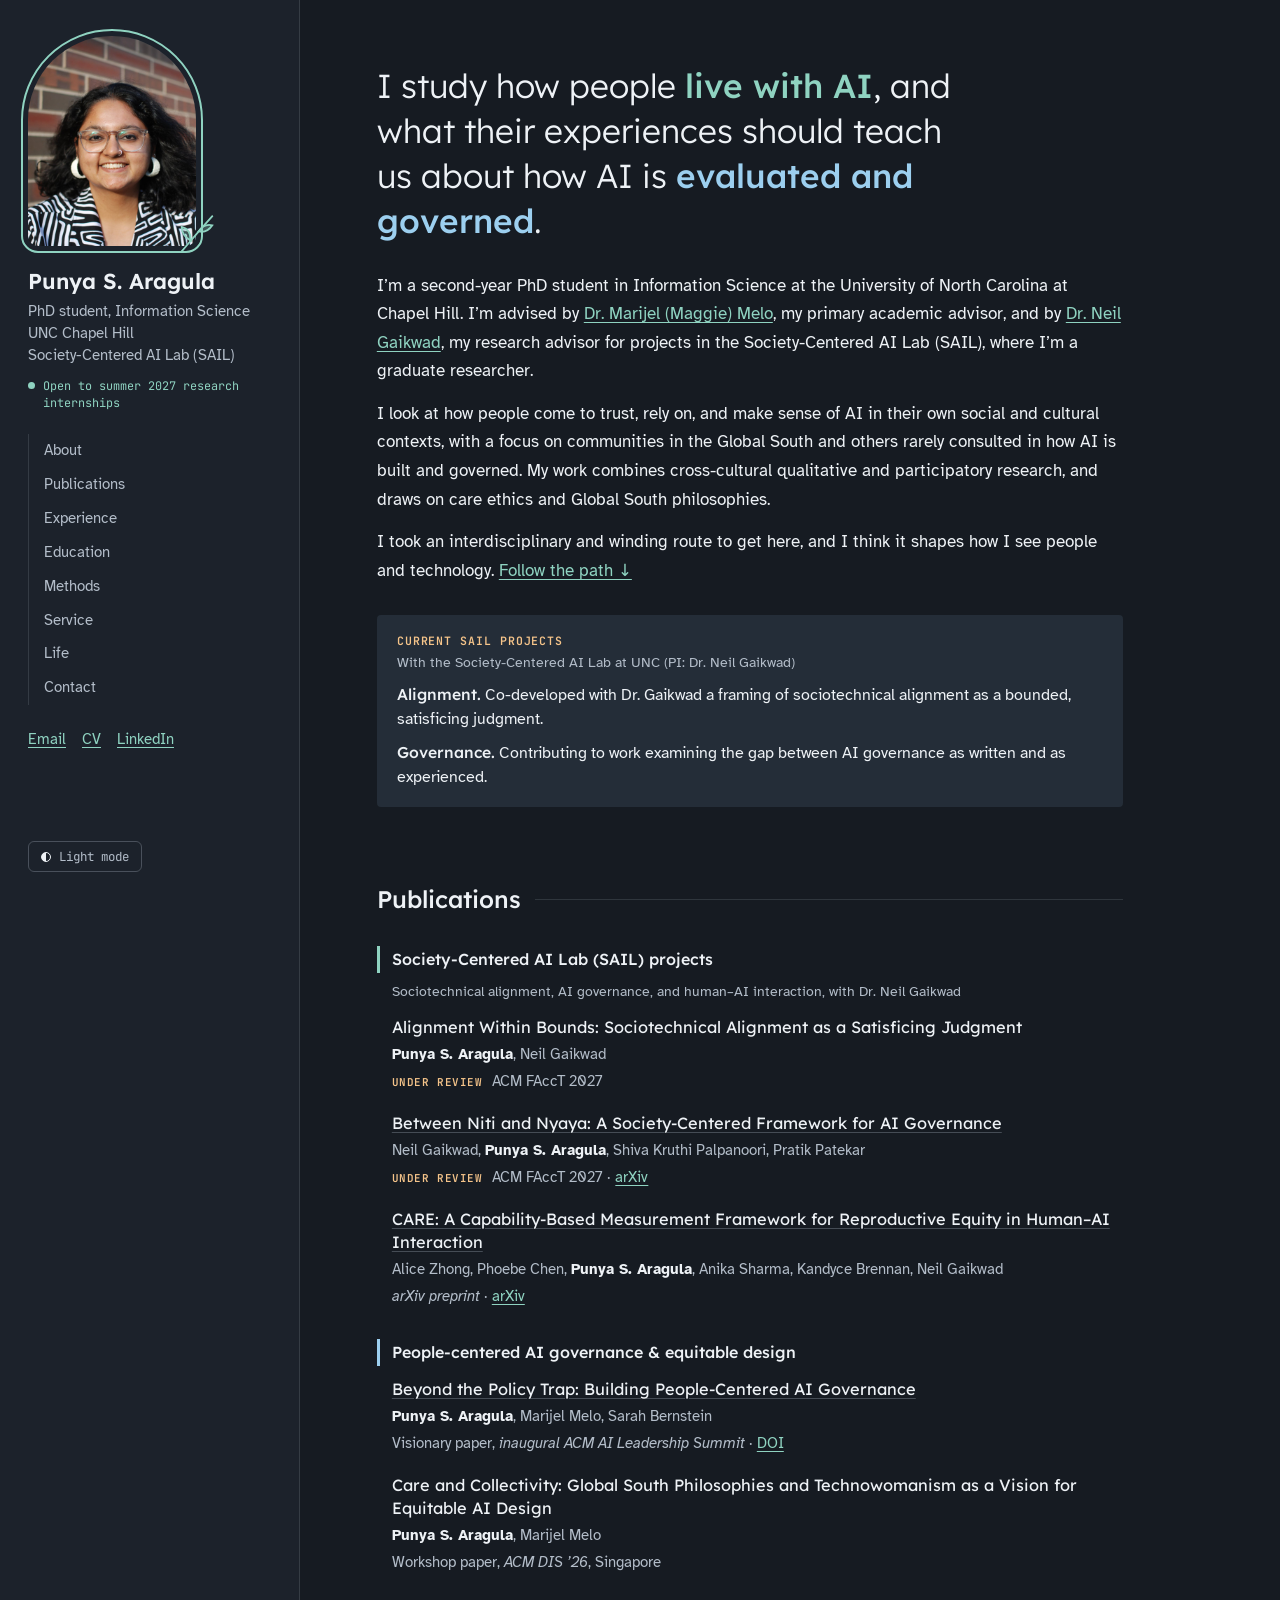
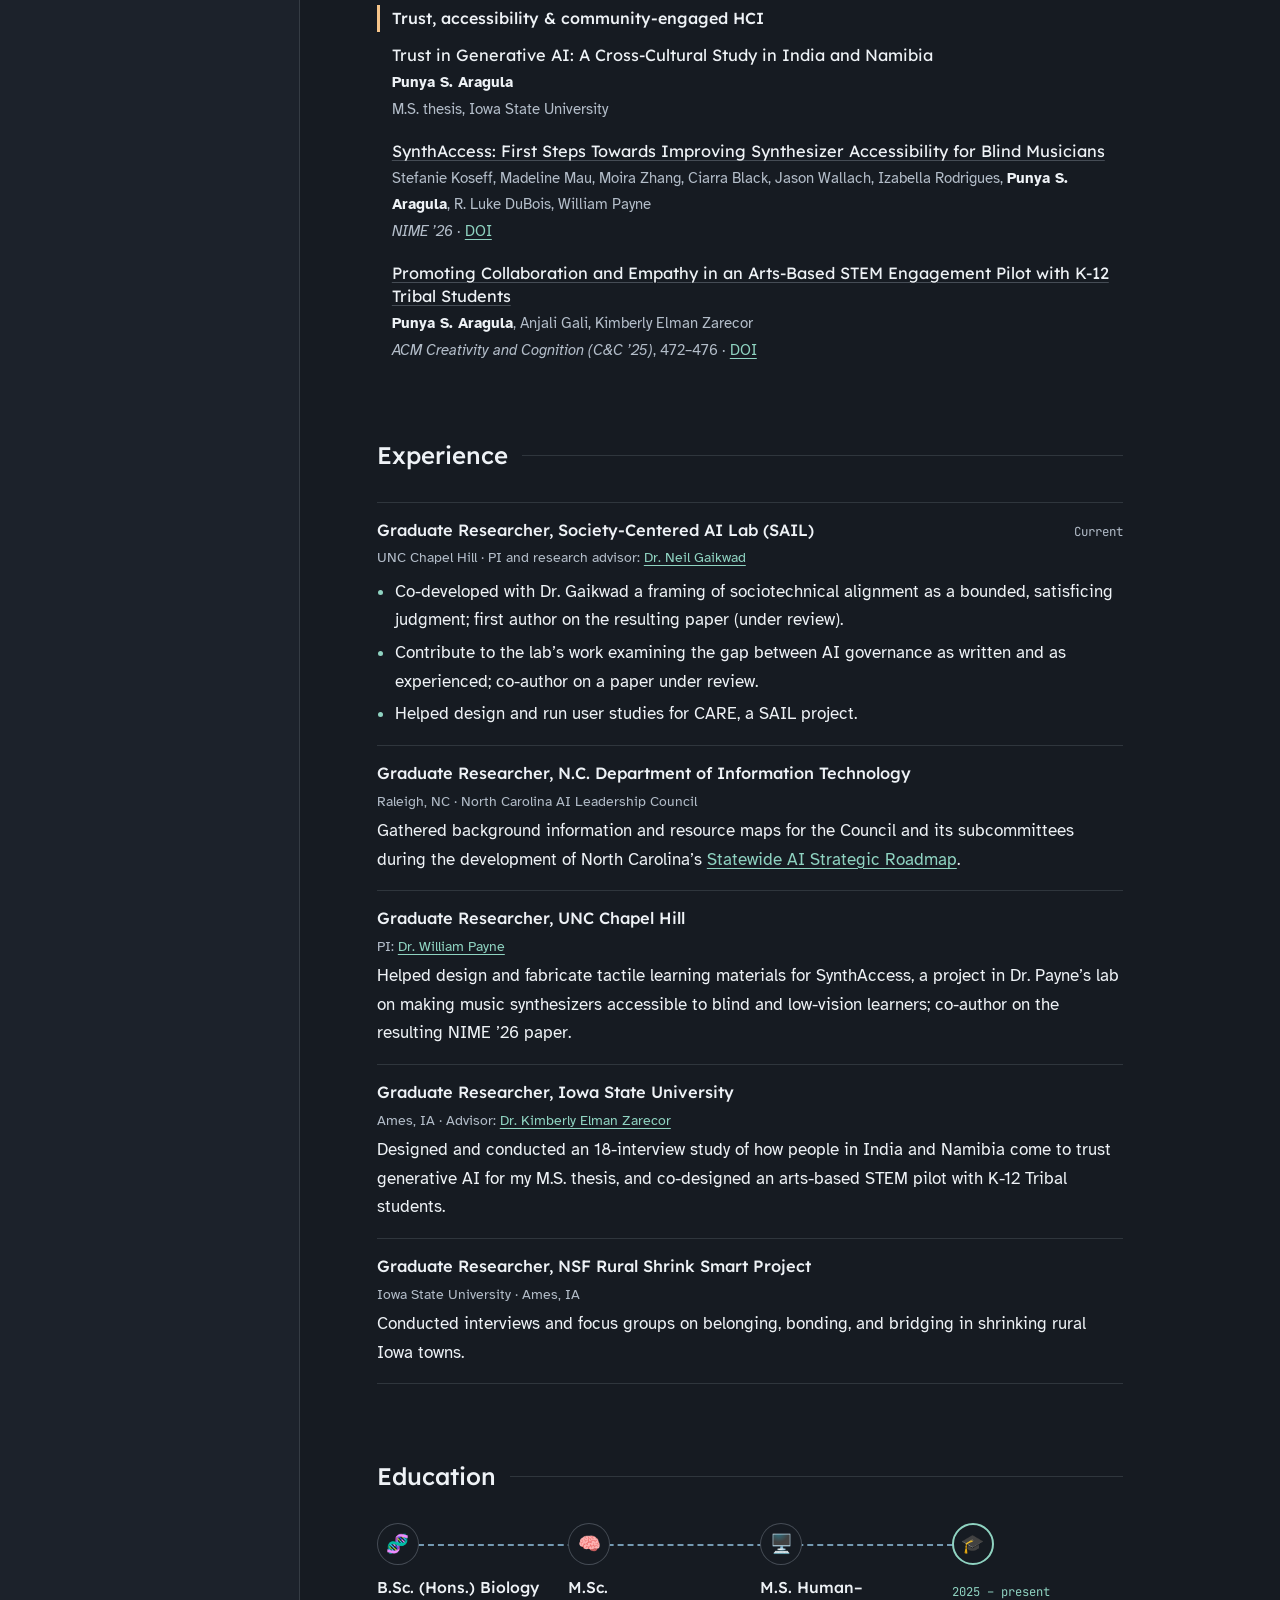
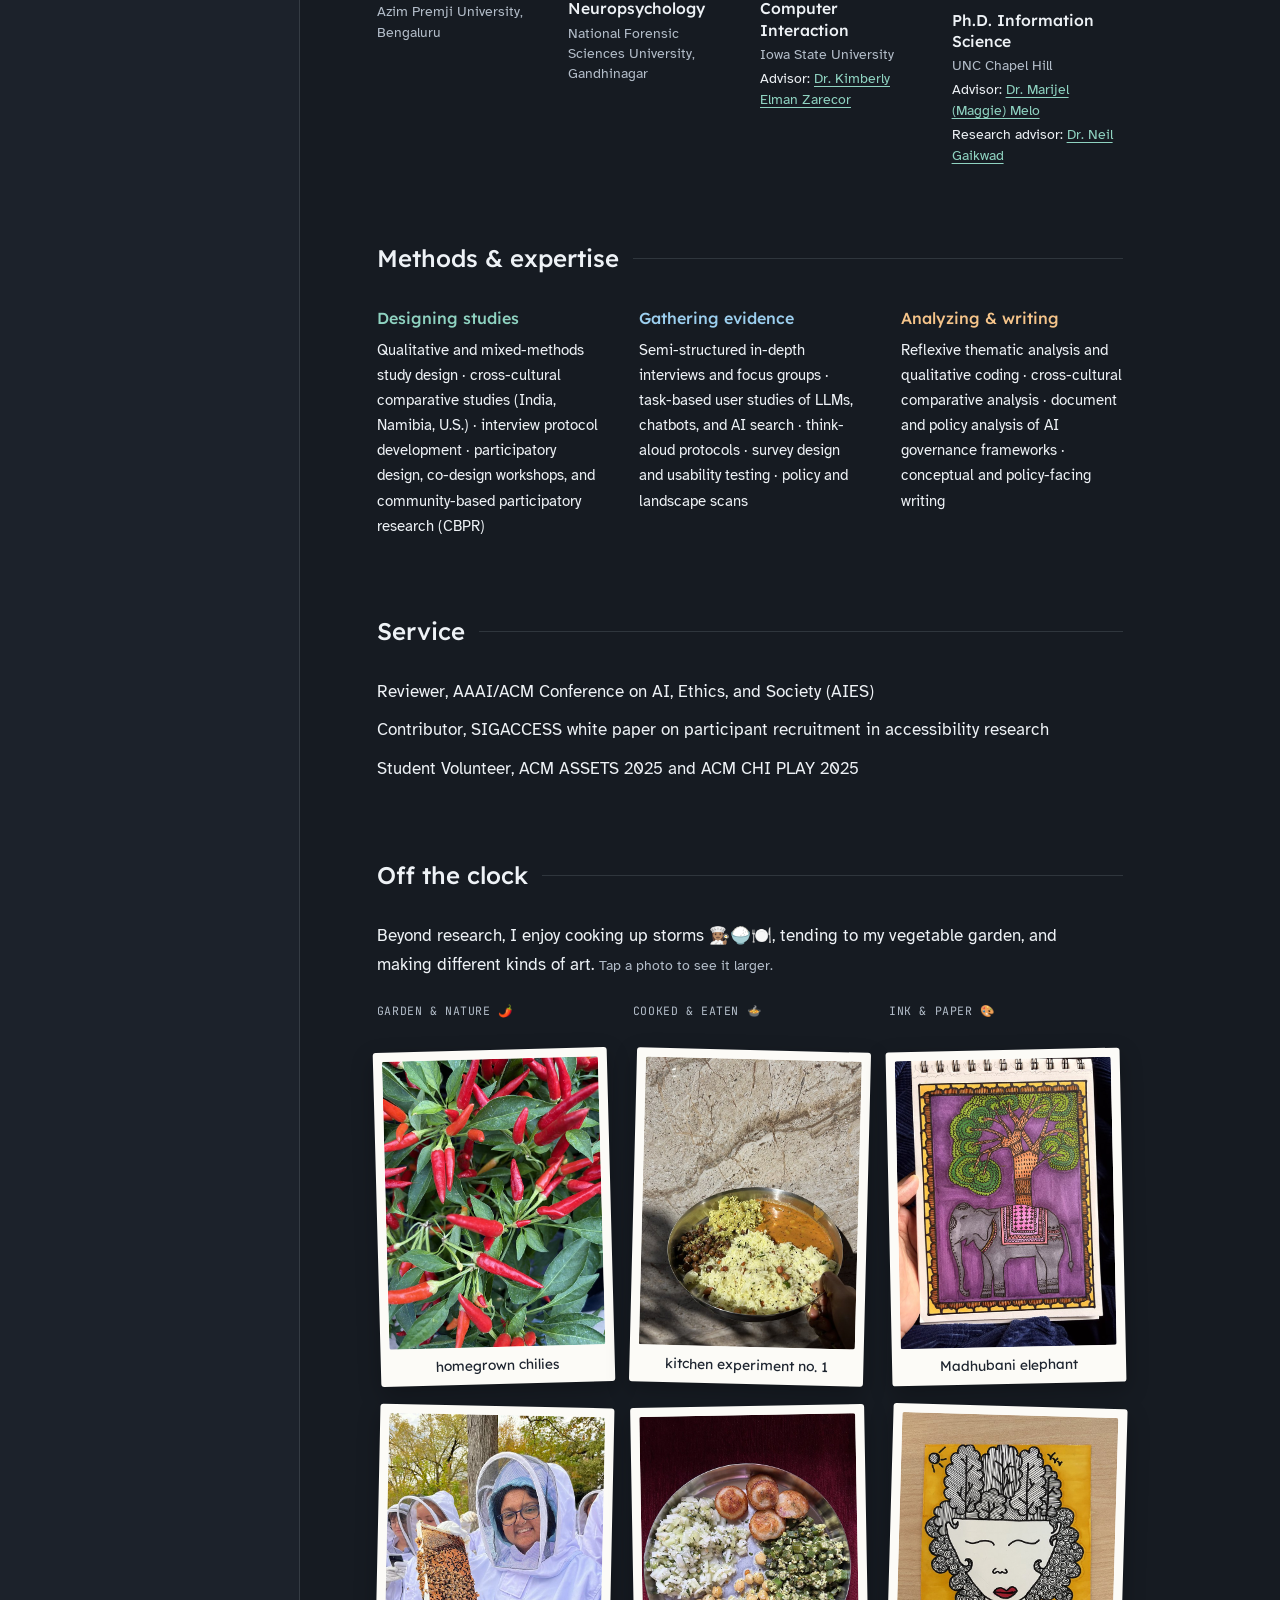
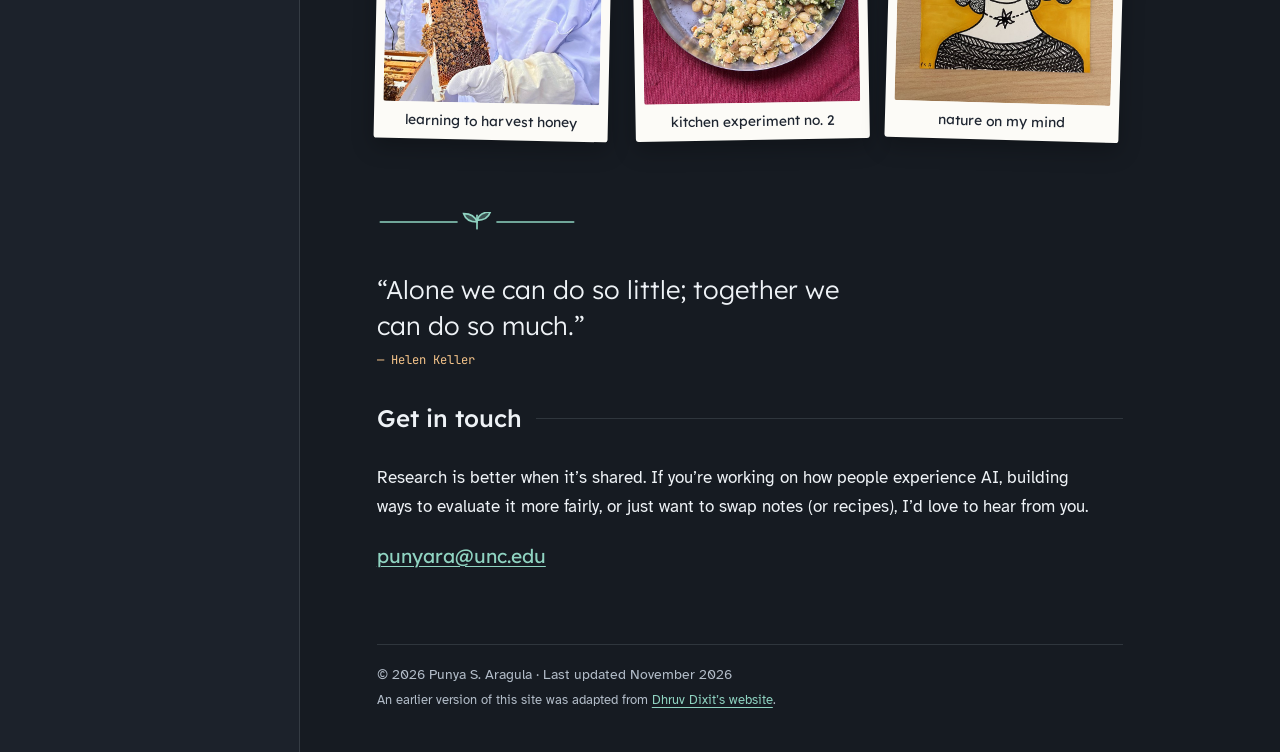
==== commit b15ee206: "Add files via upload" ====
--- a/index.html
+++ b/index.html
@@ -33,7 +33,7 @@
   "email": "mailto:punyara@unc.edu",
   "jobTitle": "PhD Student, Information Science",
   "affiliation": {"@type": "CollegeOrUniversity", "name": "University of North Carolina at Chapel Hill"},
-  "sameAs": ["https://www.linkedin.com/in/punyasa", "https://github.com/punya-aragula"]
+  "sameAs": ["https://www.linkedin.com/in/punyasa"]
 }
 </script>
 </head>
@@ -75,7 +75,6 @@
         <li><a href="mailto:punyara@unc.edu">Email</a></li>
         <li><a href="Punya_Aragula_CV.pdf" target="_blank" rel="noopener">CV</a></li>
         <li><a href="https://www.linkedin.com/in/punyasa" target="_blank" rel="noopener">LinkedIn</a></li>
-        <li><a href="https://github.com/punya-aragula" target="_blank" rel="noopener">GitHub</a></li>
       </ul>
 
       <button class="mode" id="mode" type="button" aria-label="Switch to light mode">
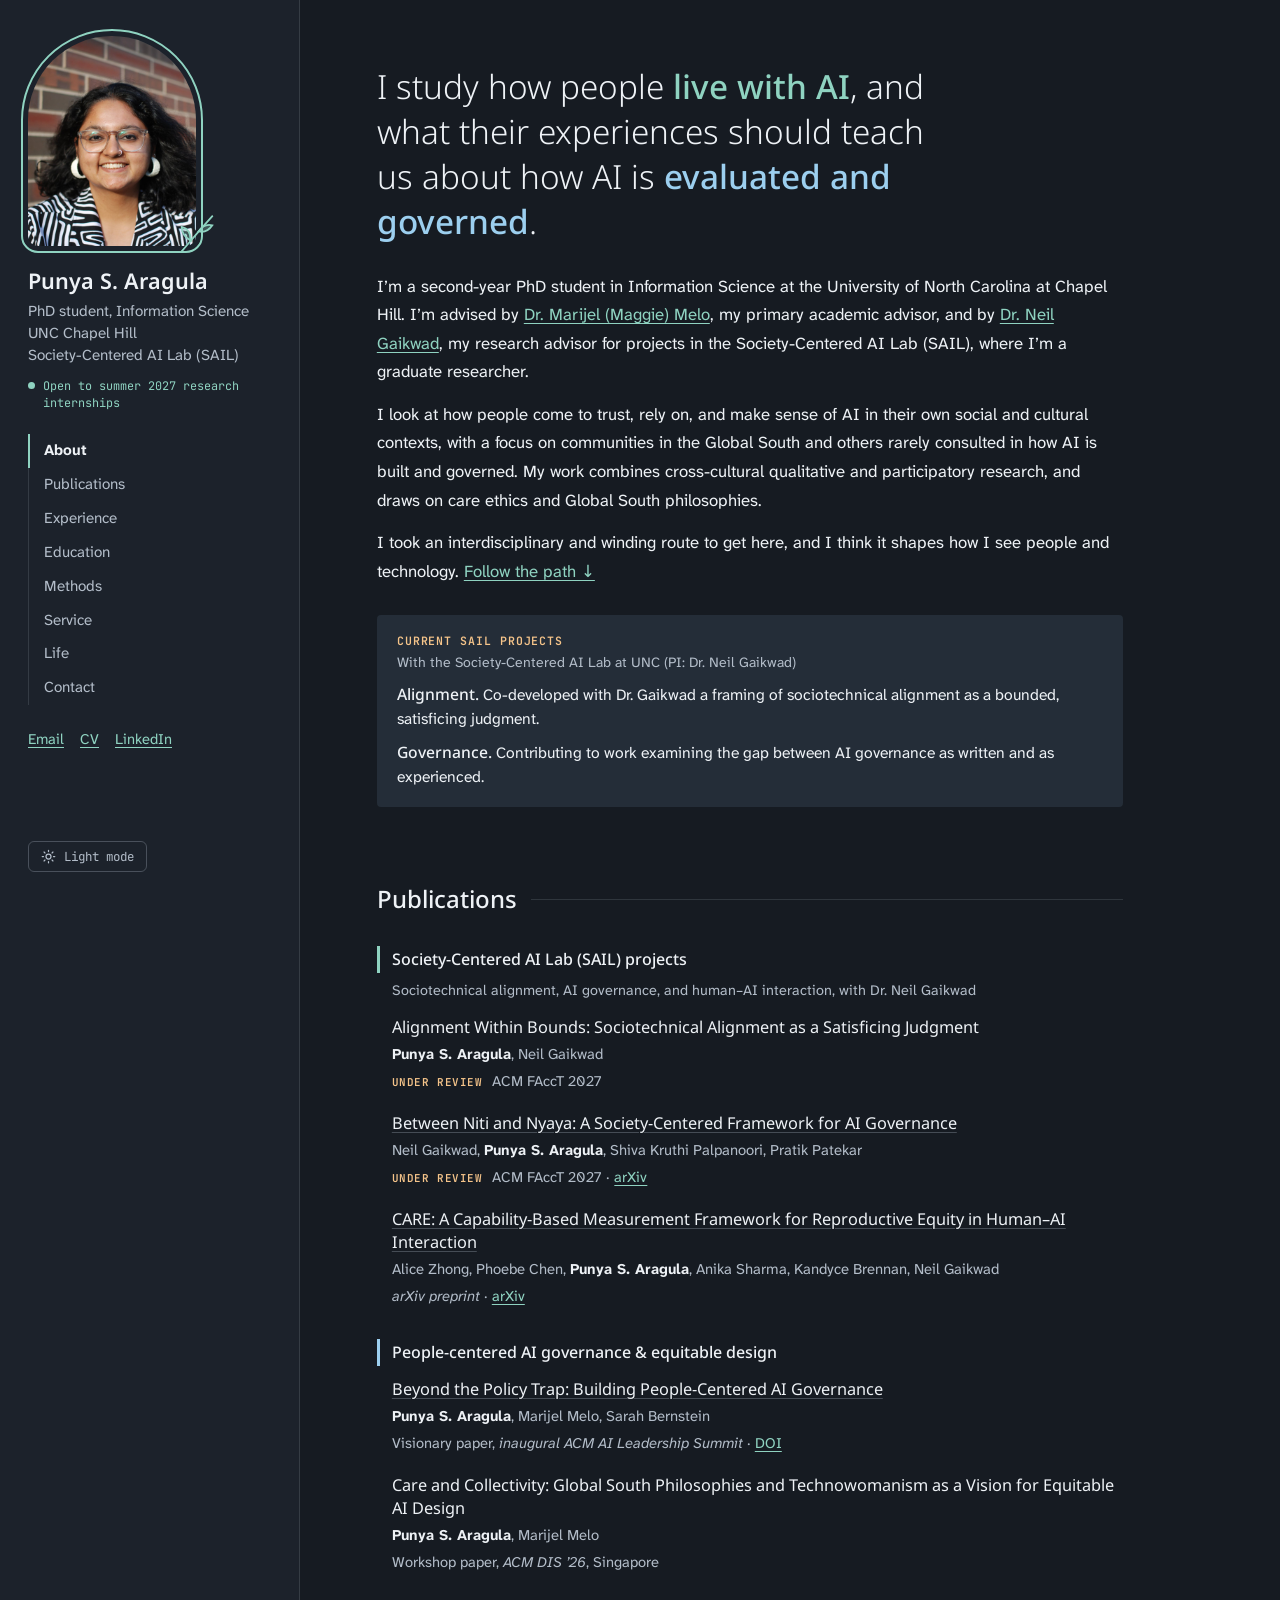
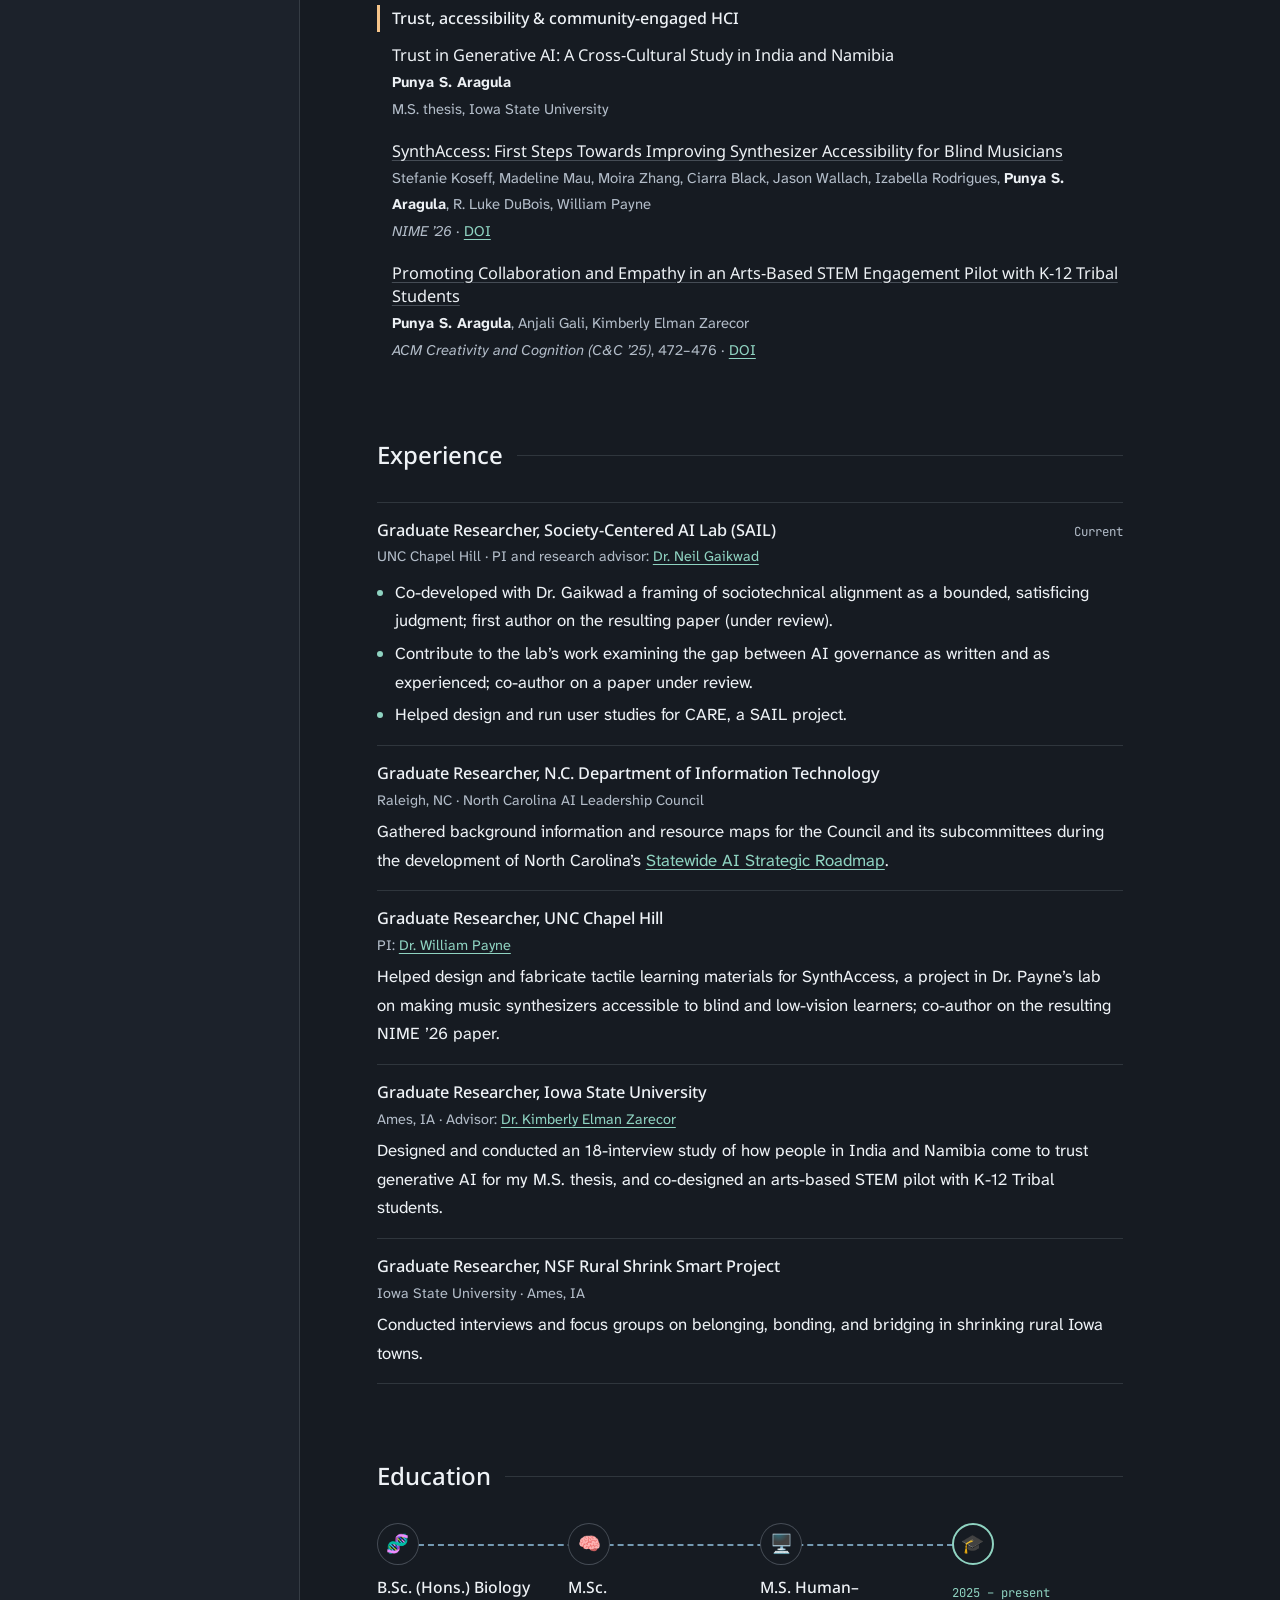
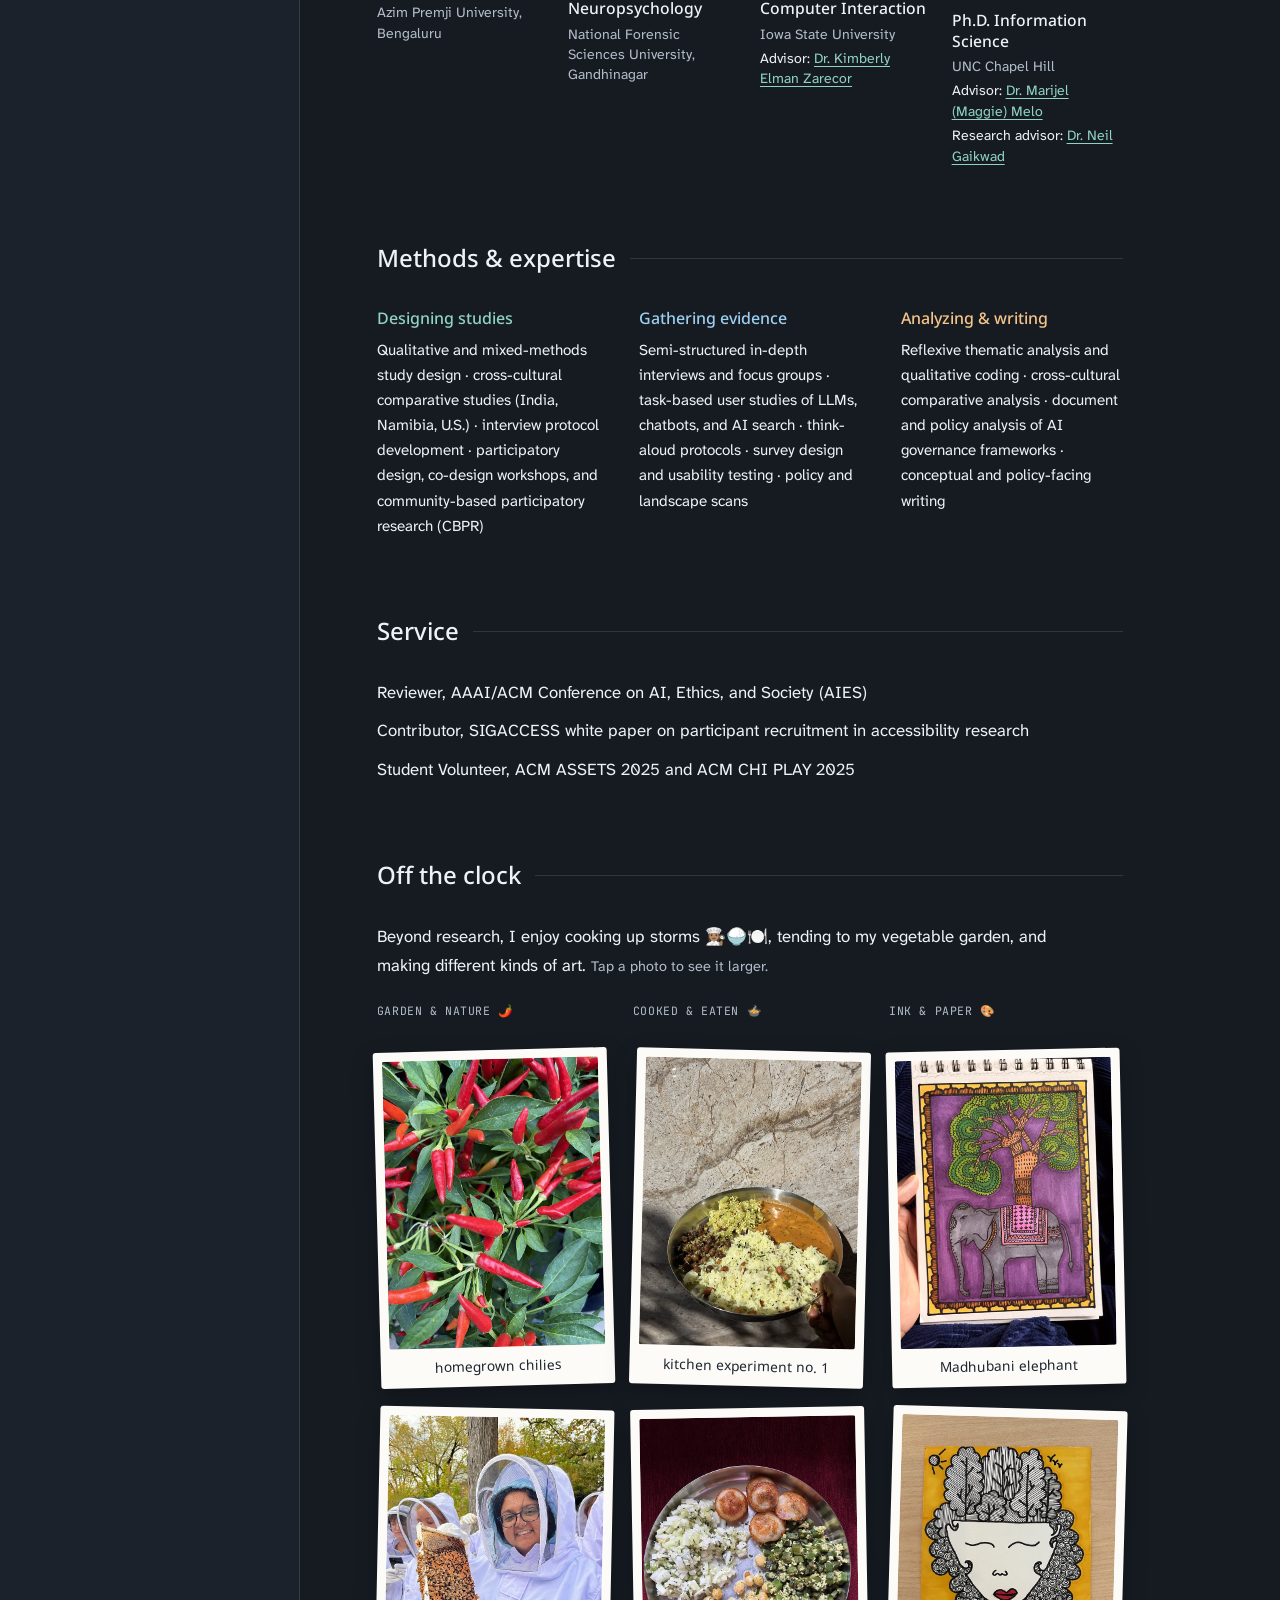
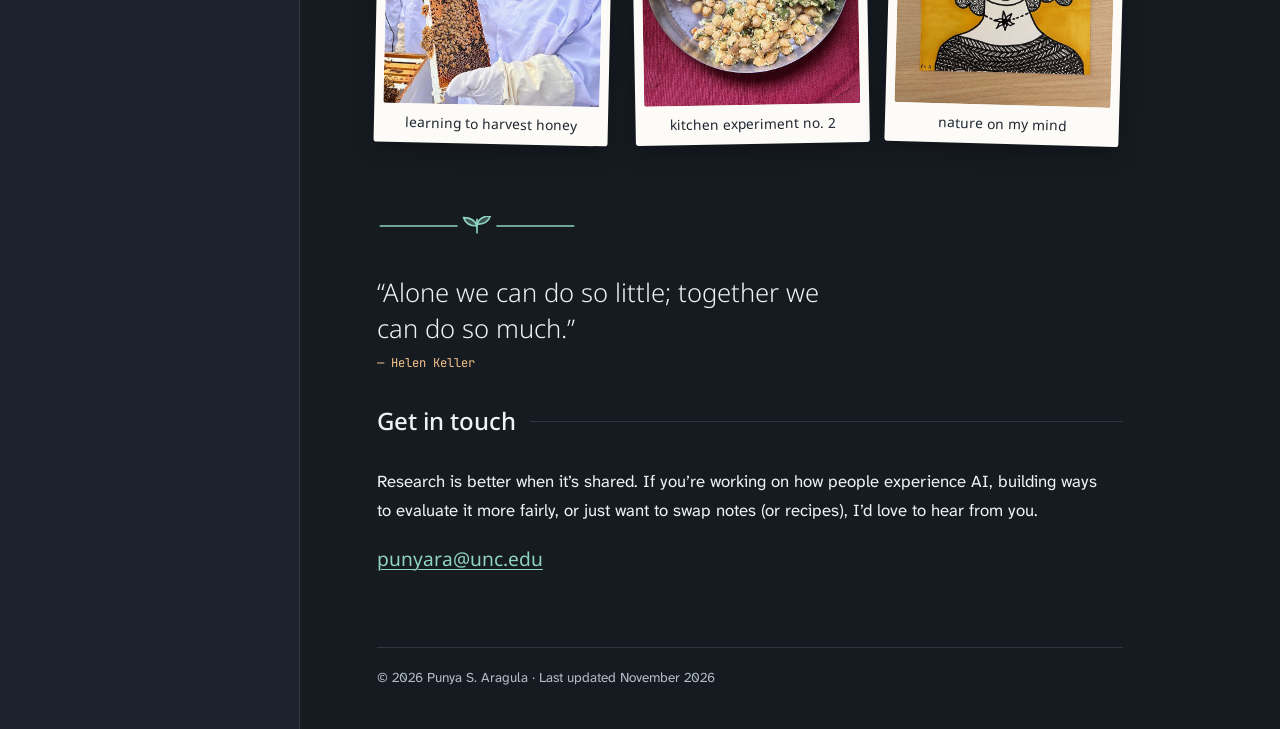
==== commit f236c132: "Add files via upload" ====
--- a/index.html
+++ b/index.html
@@ -17,7 +17,7 @@
 <link rel="icon" href="favicon.svg" type="image/svg+xml">
 <link rel="preconnect" href="https://fonts.googleapis.com">
 <link rel="preconnect" href="https://fonts.gstatic.com" crossorigin>
-<link rel="stylesheet" href="https://fonts.googleapis.com/css2?family=Atkinson+Hyperlegible:ital,wght@0,400;0,700;1,400&amp;family=JetBrains+Mono:wght@400;600&amp;family=Lexend:wght@300..700&amp;display=swap">
+<link rel="stylesheet" href="https://fonts.googleapis.com/css2?family=Atkinson+Hyperlegible+Next:ital,wght@0,200..800;1,200..800&amp;family=JetBrains+Mono:wght@400;600&amp;family=Noto+Sans:ital,wght@0,300..700;1,300..700&amp;display=swap">
 <link rel="stylesheet" href="main.css">
 <script>
   /* pick up a saved light/dark choice before the page paints */
@@ -78,7 +78,7 @@
       </ul>
 
       <button class="mode" id="mode" type="button" aria-label="Switch to light mode">
-        <span class="mode-dot" aria-hidden="true"></span><span class="mode-text">Light mode</span>
+        <svg class="mode-icon icon-sun" viewBox="0 0 24 24" aria-hidden="true" fill="none" stroke="currentColor" stroke-width="2" stroke-linecap="round"><circle cx="12" cy="12" r="4"/><path d="M12 2v2M12 20v2M4.9 4.9l1.4 1.4M17.7 17.7l1.4 1.4M2 12h2M20 12h2M4.9 19.1l1.4-1.4M17.7 6.3l1.4-1.4"/></svg><svg class="mode-icon icon-moon" viewBox="0 0 24 24" aria-hidden="true" fill="none" stroke="currentColor" stroke-width="2" stroke-linecap="round" stroke-linejoin="round"><path d="M20.5 14.5A8.5 8.5 0 1 1 9.5 3.5a7 7 0 0 0 11 11z"/></svg><span class="mode-text">Light mode</span>
       </button>
     </div>
   </aside>
@@ -280,7 +280,6 @@
 
     <footer class="foot">
       <p>© <span id="yr">2026</span> Punya S. Aragula · Last updated November 2026</p>
-      <p class="credit">An earlier version of this site was adapted from <a href="https://dhruv-dixit-709.github.io/" target="_blank" rel="noopener">Dhruv Dixit’s website</a>.</p>
     </footer>
   </main>
 </div>
--- a/main.css
+++ b/main.css
@@ -17,8 +17,8 @@
   --apricot: #F5C48A;
   --lemon: #F0E3A0;
   --wash: rgba(156, 207, 239, 0.1);
-  --f-head: "Lexend", system-ui, sans-serif;
-  --f-text: "Atkinson Hyperlegible", system-ui, sans-serif;
+  --f-head: "Noto Sans", system-ui, sans-serif;
+  --f-text: "Atkinson Hyperlegible Next", system-ui, sans-serif;
   --f-mono: "JetBrains Mono", ui-monospace, Menlo, monospace;
   --side-w: 300px;
 }
@@ -96,7 +96,11 @@
   font: 0.78rem var(--f-mono); padding: 6px 12px; border-radius: 6px; cursor: pointer;
 }
 .mode:hover { color: var(--ink); border-color: var(--ink-soft); }
-.mode-dot { width: 10px; height: 10px; border-radius: 50%; background: linear-gradient(90deg, var(--ink) 50%, transparent 50%); border: 1px solid var(--ink); }
+.mode-icon { width: 15px; height: 15px; flex: none; }
+.mode .icon-moon { display: none; }            /* dark mode shows the sun: "go to light" */
+:root.light .mode .icon-sun { display: none; }  /* light mode shows the moon: "go to dark" */
+:root.light .mode .icon-moon { display: inline; }
+.mode:focus-visible { outline: 2px solid var(--sea); outline-offset: 3px; }
 
 /* ---------- Content column ---------- */
 .content { padding: 64px clamp(24px, 6vw, 88px) 40px; max-width: 900px; }
@@ -252,5 +256,4 @@
 .did { margin: 4px 0 0; padding-left: 18px; display: grid; gap: 4px; max-width: 68ch; }
 .did li::marker { color: var(--sea); }
 .methods { grid-template-columns: repeat(3, minmax(0, 1fr)); }
-.credit { margin-top: 4px; font-size: 0.8rem; }
 @media (max-width: 980px) { .methods { grid-template-columns: 1fr; } }
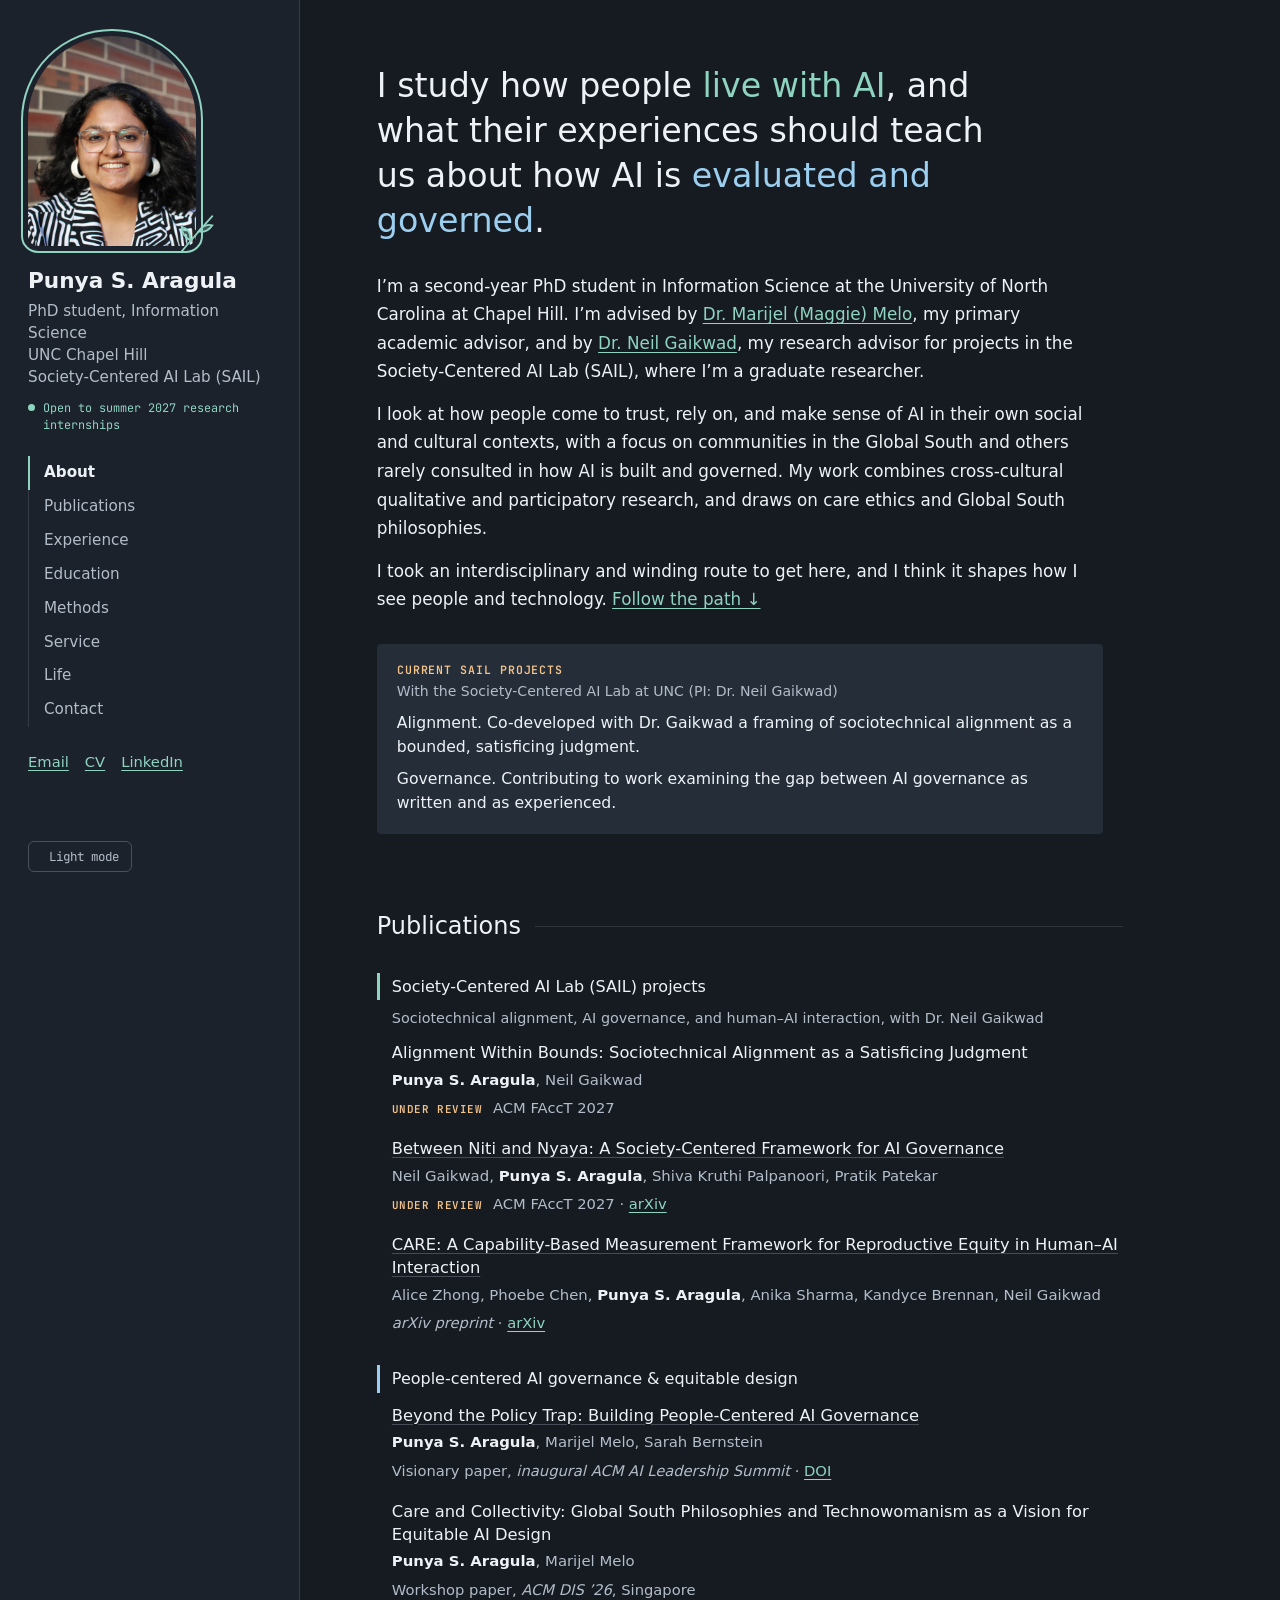
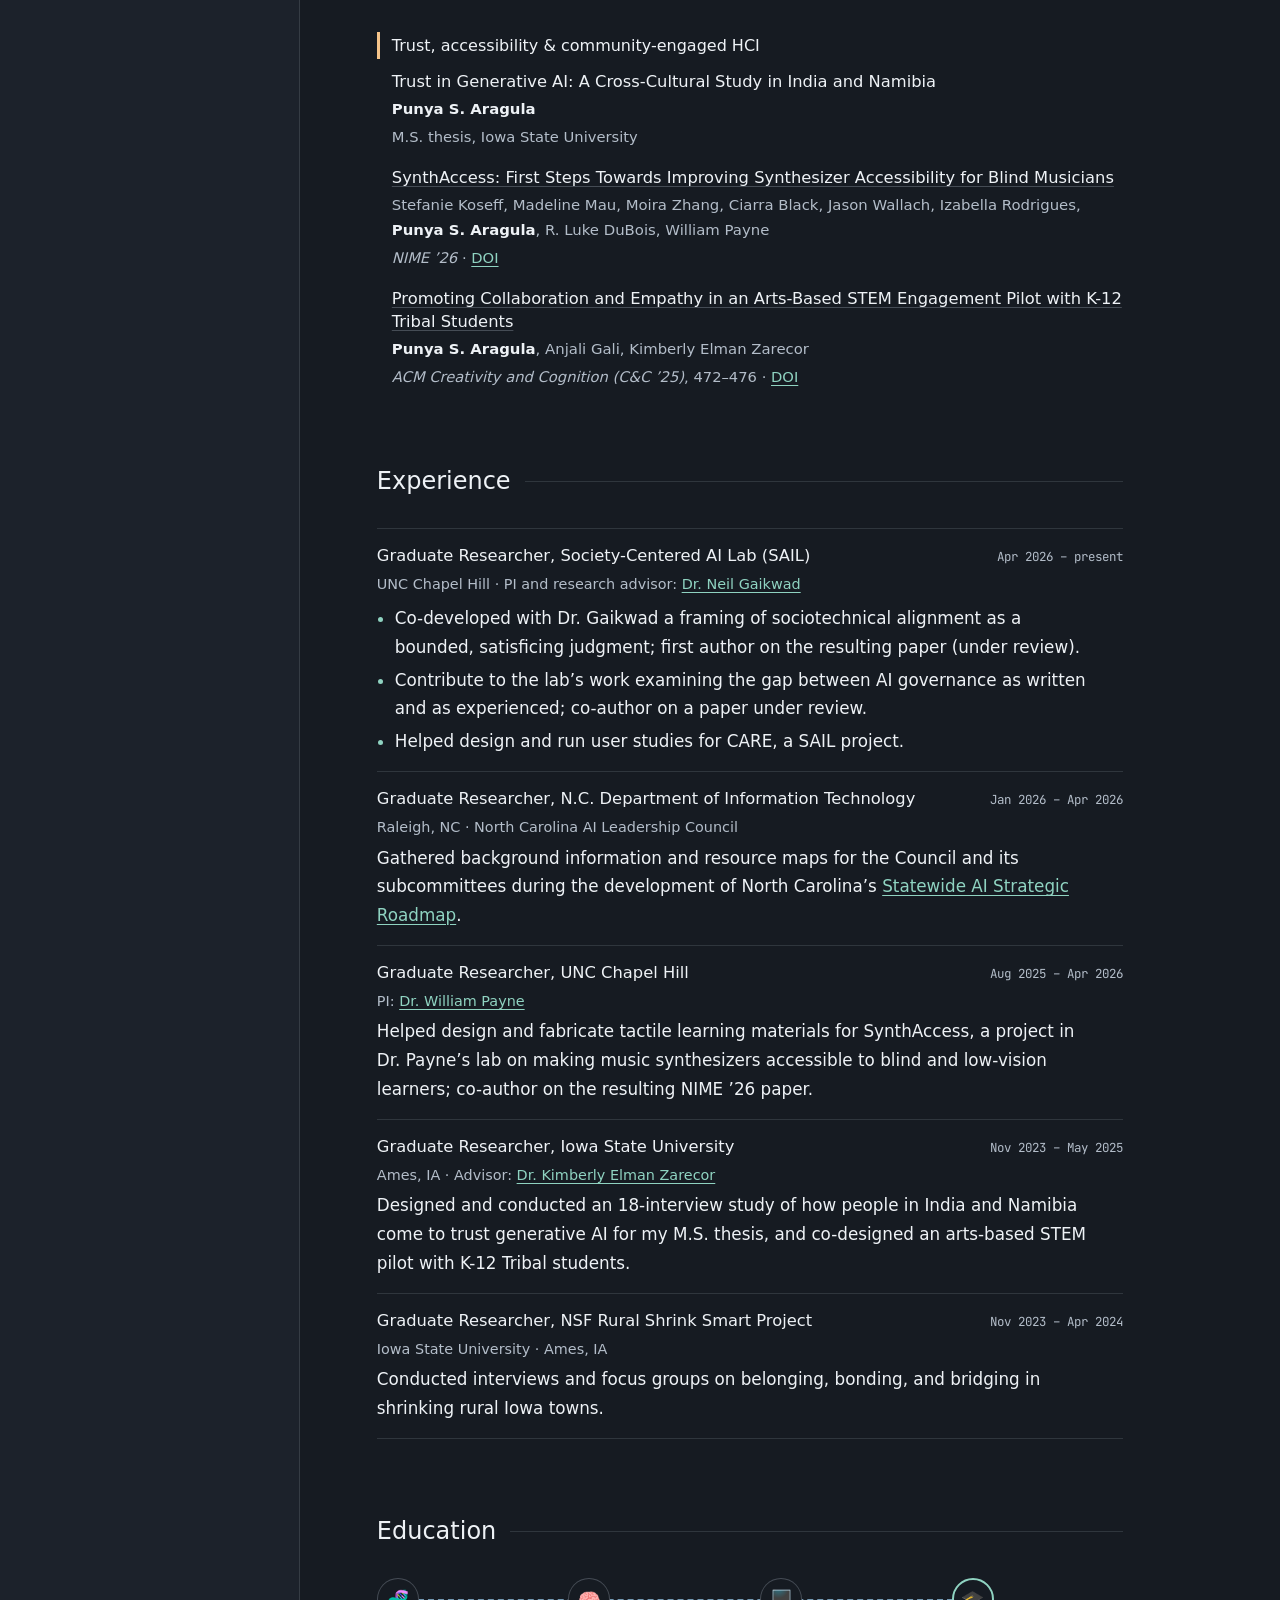
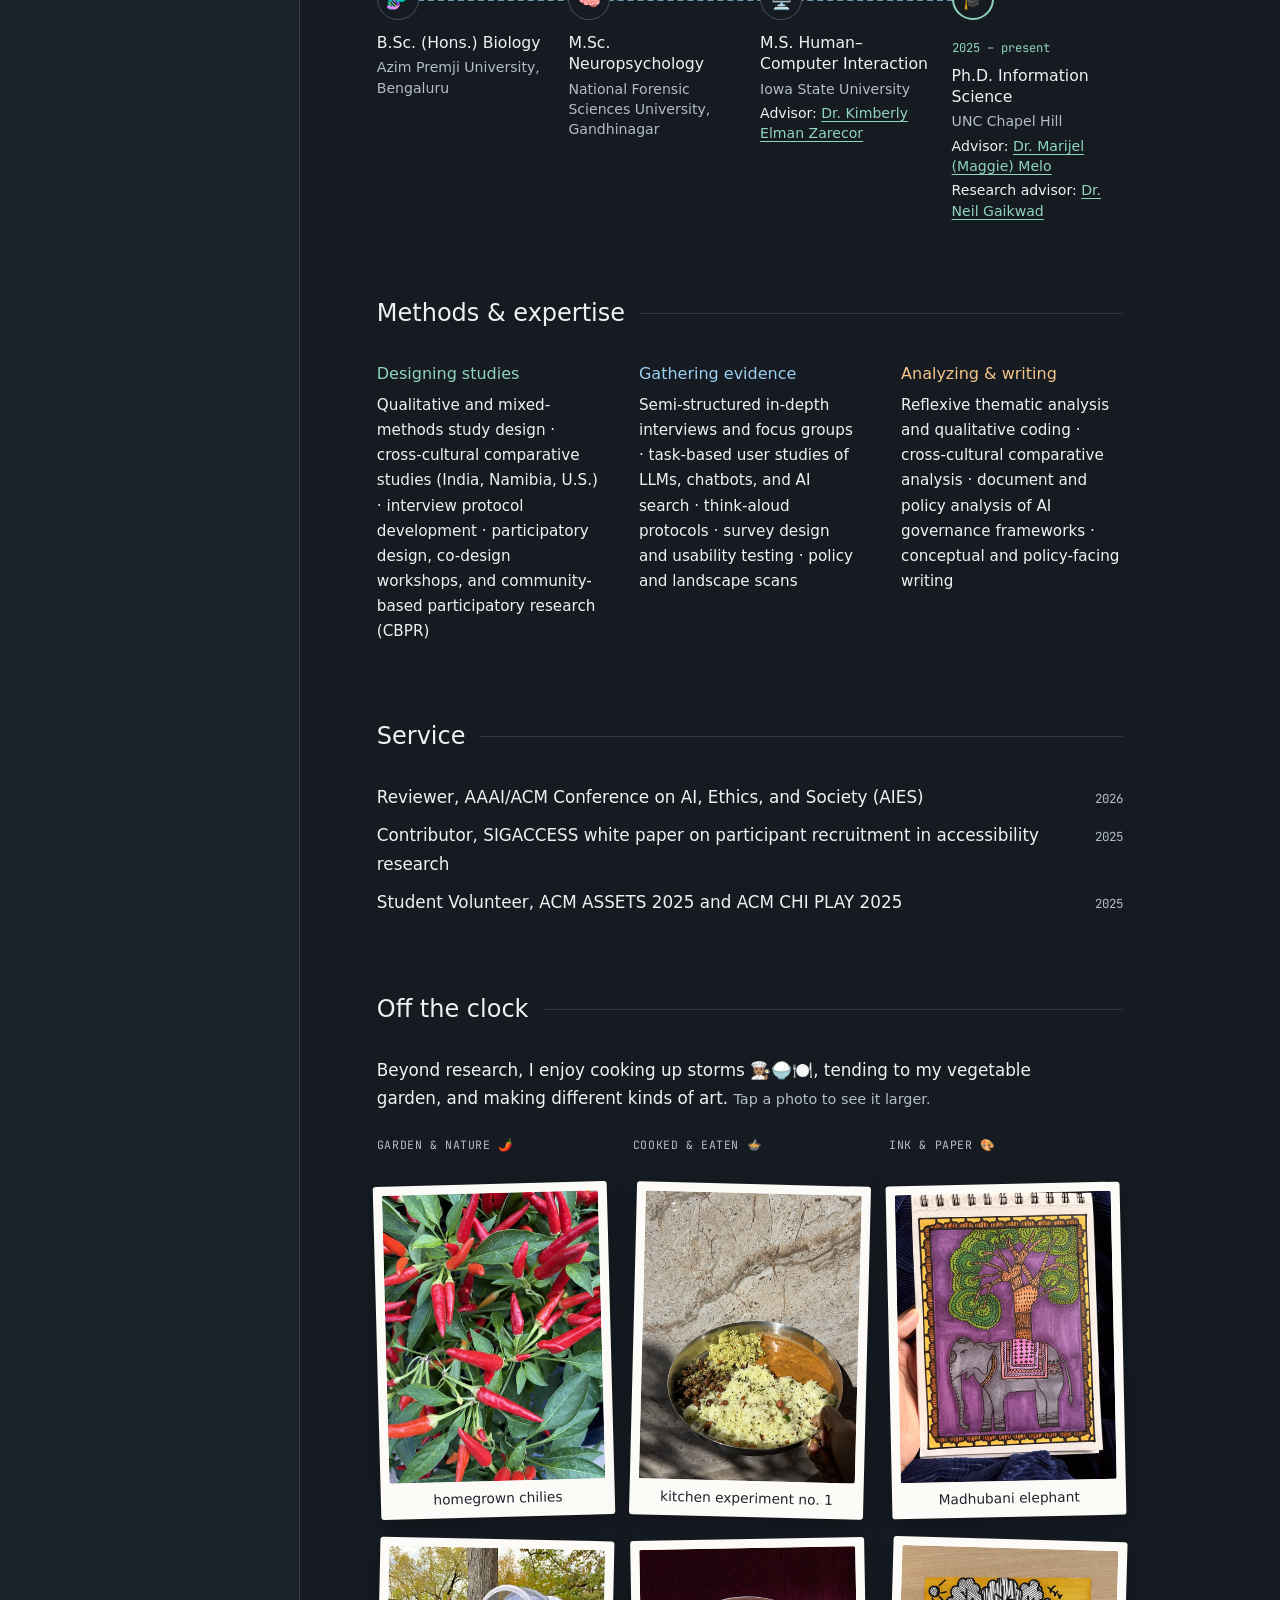
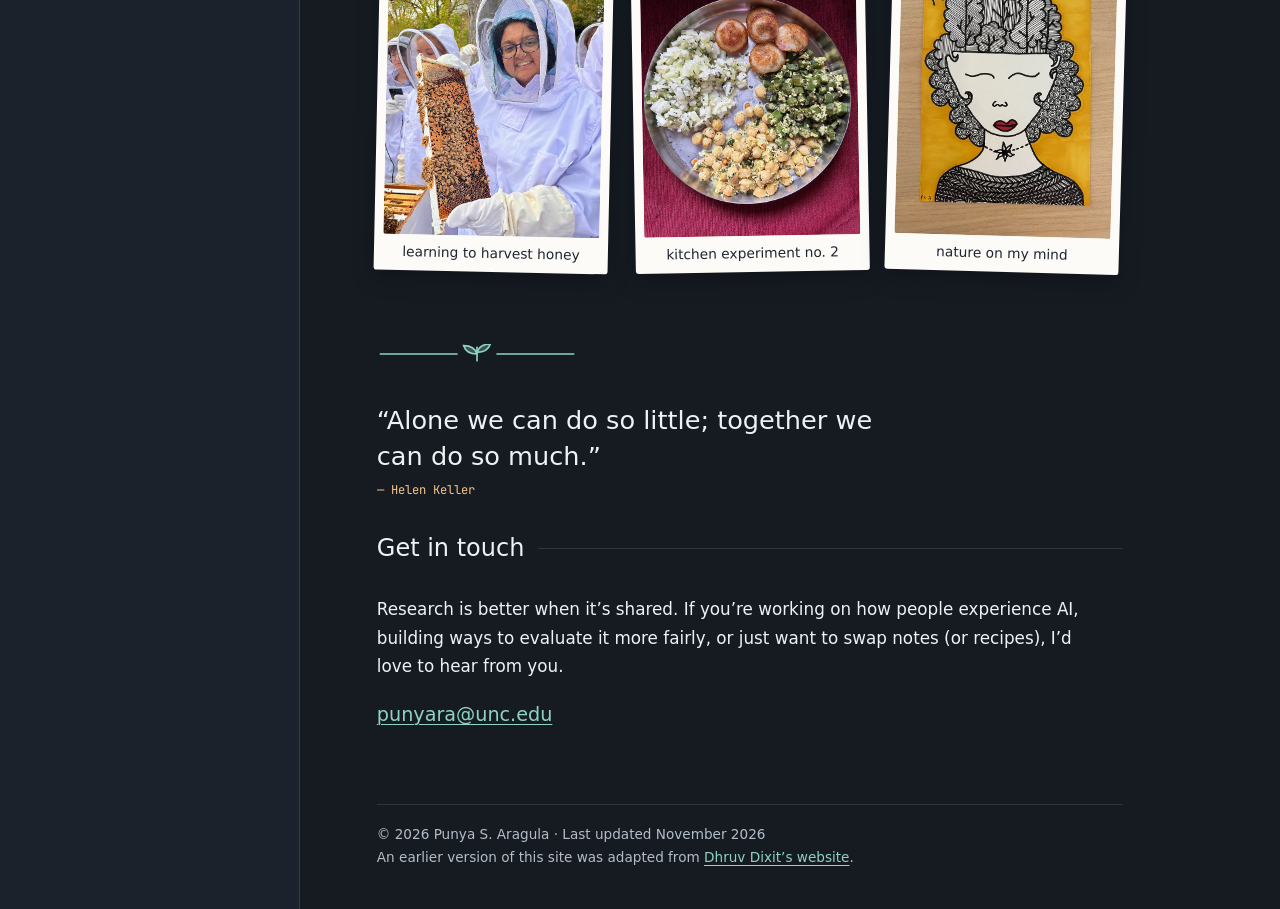
==== commit 04c3207e: "Add files via upload" ====
--- a/index.html
+++ b/index.html
@@ -17,7 +17,7 @@
 <link rel="icon" href="favicon.svg" type="image/svg+xml">
 <link rel="preconnect" href="https://fonts.googleapis.com">
 <link rel="preconnect" href="https://fonts.gstatic.com" crossorigin>
-<link rel="stylesheet" href="https://fonts.googleapis.com/css2?family=Atkinson+Hyperlegible+Next:ital,wght@0,200..800;1,200..800&amp;family=JetBrains+Mono:wght@400;600&amp;family=Noto+Sans:ital,wght@0,300..700;1,300..700&amp;display=swap">
+<link rel="stylesheet" href="https://fonts.googleapis.com/css2?family=Atkinson+Hyperlegible:ital,wght@0,400;0,700;1,400&amp;family=JetBrains+Mono:wght@400;600&amp;family=Lexend:wght@300..700&amp;display=swap">
 <link rel="stylesheet" href="main.css">
 <script>
   /* pick up a saved light/dark choice before the page paints */
@@ -78,7 +78,7 @@
       </ul>
 
       <button class="mode" id="mode" type="button" aria-label="Switch to light mode">
-        <svg class="mode-icon icon-sun" viewBox="0 0 24 24" aria-hidden="true" fill="none" stroke="currentColor" stroke-width="2" stroke-linecap="round"><circle cx="12" cy="12" r="4"/><path d="M12 2v2M12 20v2M4.9 4.9l1.4 1.4M17.7 17.7l1.4 1.4M2 12h2M20 12h2M4.9 19.1l1.4-1.4M17.7 6.3l1.4-1.4"/></svg><svg class="mode-icon icon-moon" viewBox="0 0 24 24" aria-hidden="true" fill="none" stroke="currentColor" stroke-width="2" stroke-linecap="round" stroke-linejoin="round"><path d="M20.5 14.5A8.5 8.5 0 1 1 9.5 3.5a7 7 0 0 0 11 11z"/></svg><span class="mode-text">Light mode</span>
+        <span class="mode-dot" aria-hidden="true"></span><span class="mode-text">Light mode</span>
       </button>
     </div>
   </aside>
@@ -167,7 +167,7 @@
       <h2 id="h-exp" class="block-title">Experience</h2>
       <div class="rows">
         <div class="row">
-          <div class="row-head"><h3>Graduate Researcher, Society-Centered AI Lab (SAIL)</h3><span class="when">Current</span></div>
+          <div class="row-head"><h3>Graduate Researcher, Society-Centered AI Lab (SAIL)</h3><span class="when">Apr 2026 – present</span></div>
           <p class="row-meta">UNC Chapel Hill · PI and research advisor: <a href="https://www.cs.unc.edu/~gaikwad/" target="_blank" rel="noopener">Dr. Neil Gaikwad</a></p>
           <ul class="did">
             <li>Co-developed with Dr. Gaikwad a framing of sociotechnical alignment as a bounded, satisficing judgment; first author on the resulting paper (under review).</li>
@@ -176,22 +176,22 @@
           </ul>
         </div>
         <div class="row">
-          <div class="row-head"><h3>Graduate Researcher, N.C. Department of Information Technology</h3></div>
+          <div class="row-head"><h3>Graduate Researcher, N.C. Department of Information Technology</h3><span class="when">Jan 2026 – Apr 2026</span></div>
           <p class="row-meta">Raleigh, NC · North Carolina AI Leadership Council</p>
           <p>Gathered background information and resource maps for the Council and its subcommittees during the development of North Carolina’s <a href="https://it.nc.gov/documents/statewide-ai-strategic-roadmap/download" target="_blank" rel="noopener">Statewide AI Strategic Roadmap</a>.</p>
         </div>
         <div class="row">
-          <div class="row-head"><h3>Graduate Researcher, UNC Chapel Hill</h3></div>
+          <div class="row-head"><h3>Graduate Researcher, UNC Chapel Hill</h3><span class="when">Aug 2025 – Apr 2026</span></div>
           <p class="row-meta">PI: <a href="https://williepayne.com/" target="_blank" rel="noopener">Dr. William Payne</a></p>
           <p>Helped design and fabricate tactile learning materials for SynthAccess, a project in Dr. Payne’s lab on making music synthesizers accessible to blind and low-vision learners; co-author on the resulting NIME ’26 paper.</p>
         </div>
         <div class="row">
-          <div class="row-head"><h3>Graduate Researcher, Iowa State University</h3></div>
+          <div class="row-head"><h3>Graduate Researcher, Iowa State University</h3><span class="when">Nov 2023 – May 2025</span></div>
           <p class="row-meta">Ames, IA · Advisor: <a href="https://faculty.sites.iastate.edu/zarecor/" target="_blank" rel="noopener">Dr. Kimberly Elman Zarecor</a></p>
           <p>Designed and conducted an 18-interview study of how people in India and Namibia come to trust generative AI for my M.S. thesis, and co-designed an arts-based STEM pilot with K-12 Tribal students.</p>
         </div>
         <div class="row">
-          <div class="row-head"><h3>Graduate Researcher, NSF Rural Shrink Smart Project</h3></div>
+          <div class="row-head"><h3>Graduate Researcher, NSF Rural Shrink Smart Project</h3><span class="when">Nov 2023 – Apr 2024</span></div>
           <p class="row-meta">Iowa State University · Ames, IA</p>
           <p>Conducted interviews and focus groups on belonging, bonding, and bridging in shrinking rural Iowa towns.</p>
         </div>
@@ -232,9 +232,9 @@
     <section class="block" id="service" aria-labelledby="h-service">
       <h2 id="h-service" class="block-title">Service</h2>
       <ul class="plain">
-        <li><span>Reviewer, AAAI/ACM Conference on AI, Ethics, and Society (AIES)</span></li>
-        <li><span>Contributor, SIGACCESS white paper on participant recruitment in accessibility research</span></li>
-        <li><span>Student Volunteer, ACM ASSETS 2025 and ACM CHI PLAY 2025</span></li>
+        <li><span>Reviewer, AAAI/ACM Conference on AI, Ethics, and Society (AIES)</span><span class="when">2026</span></li>
+        <li><span>Contributor, SIGACCESS white paper on participant recruitment in accessibility research</span><span class="when">2025</span></li>
+        <li><span>Student Volunteer, ACM ASSETS 2025 and ACM CHI PLAY 2025</span><span class="when">2025</span></li>
       </ul>
     </section>
 
@@ -280,6 +280,7 @@
 
     <footer class="foot">
       <p>© <span id="yr">2026</span> Punya S. Aragula · Last updated November 2026</p>
+      <p class="credit">An earlier version of this site was adapted from <a href="https://dhruv-dixit-709.github.io/" target="_blank" rel="noopener">Dhruv Dixit’s website</a>.</p>
     </footer>
   </main>
 </div>
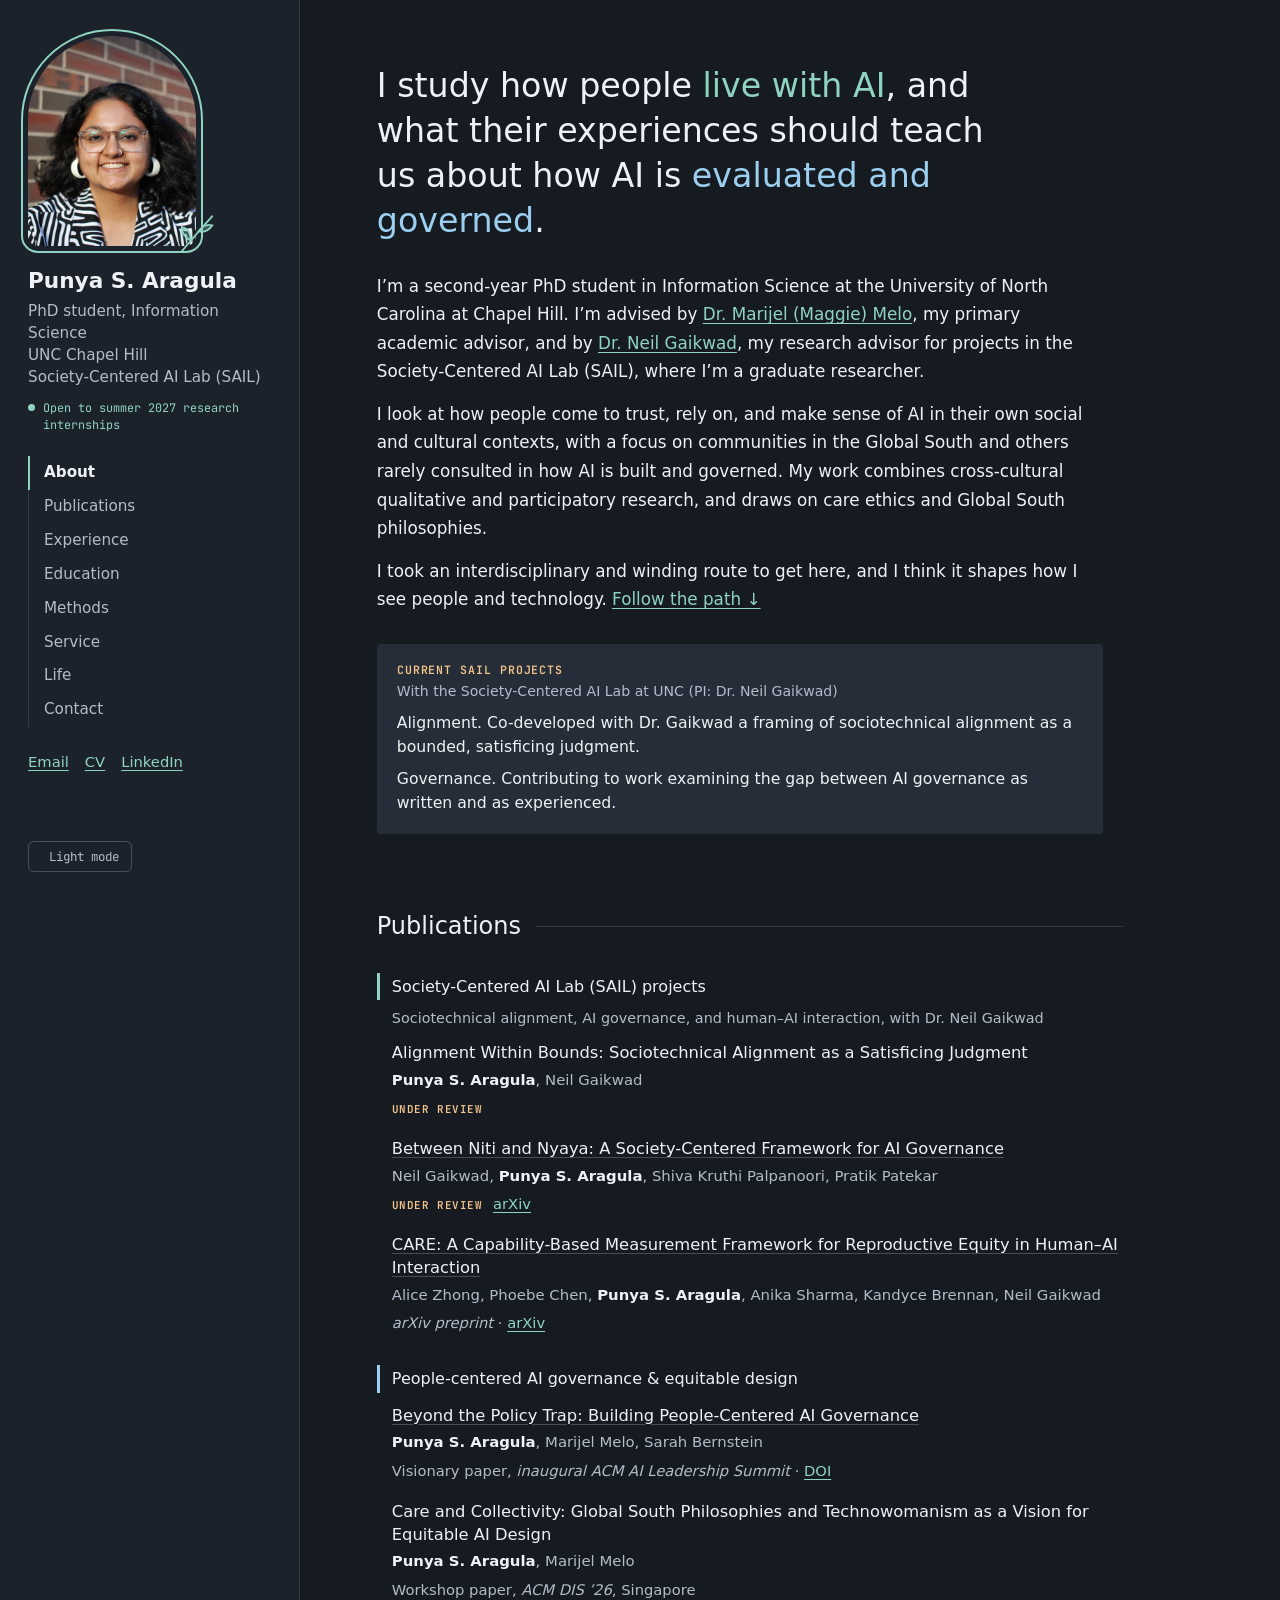
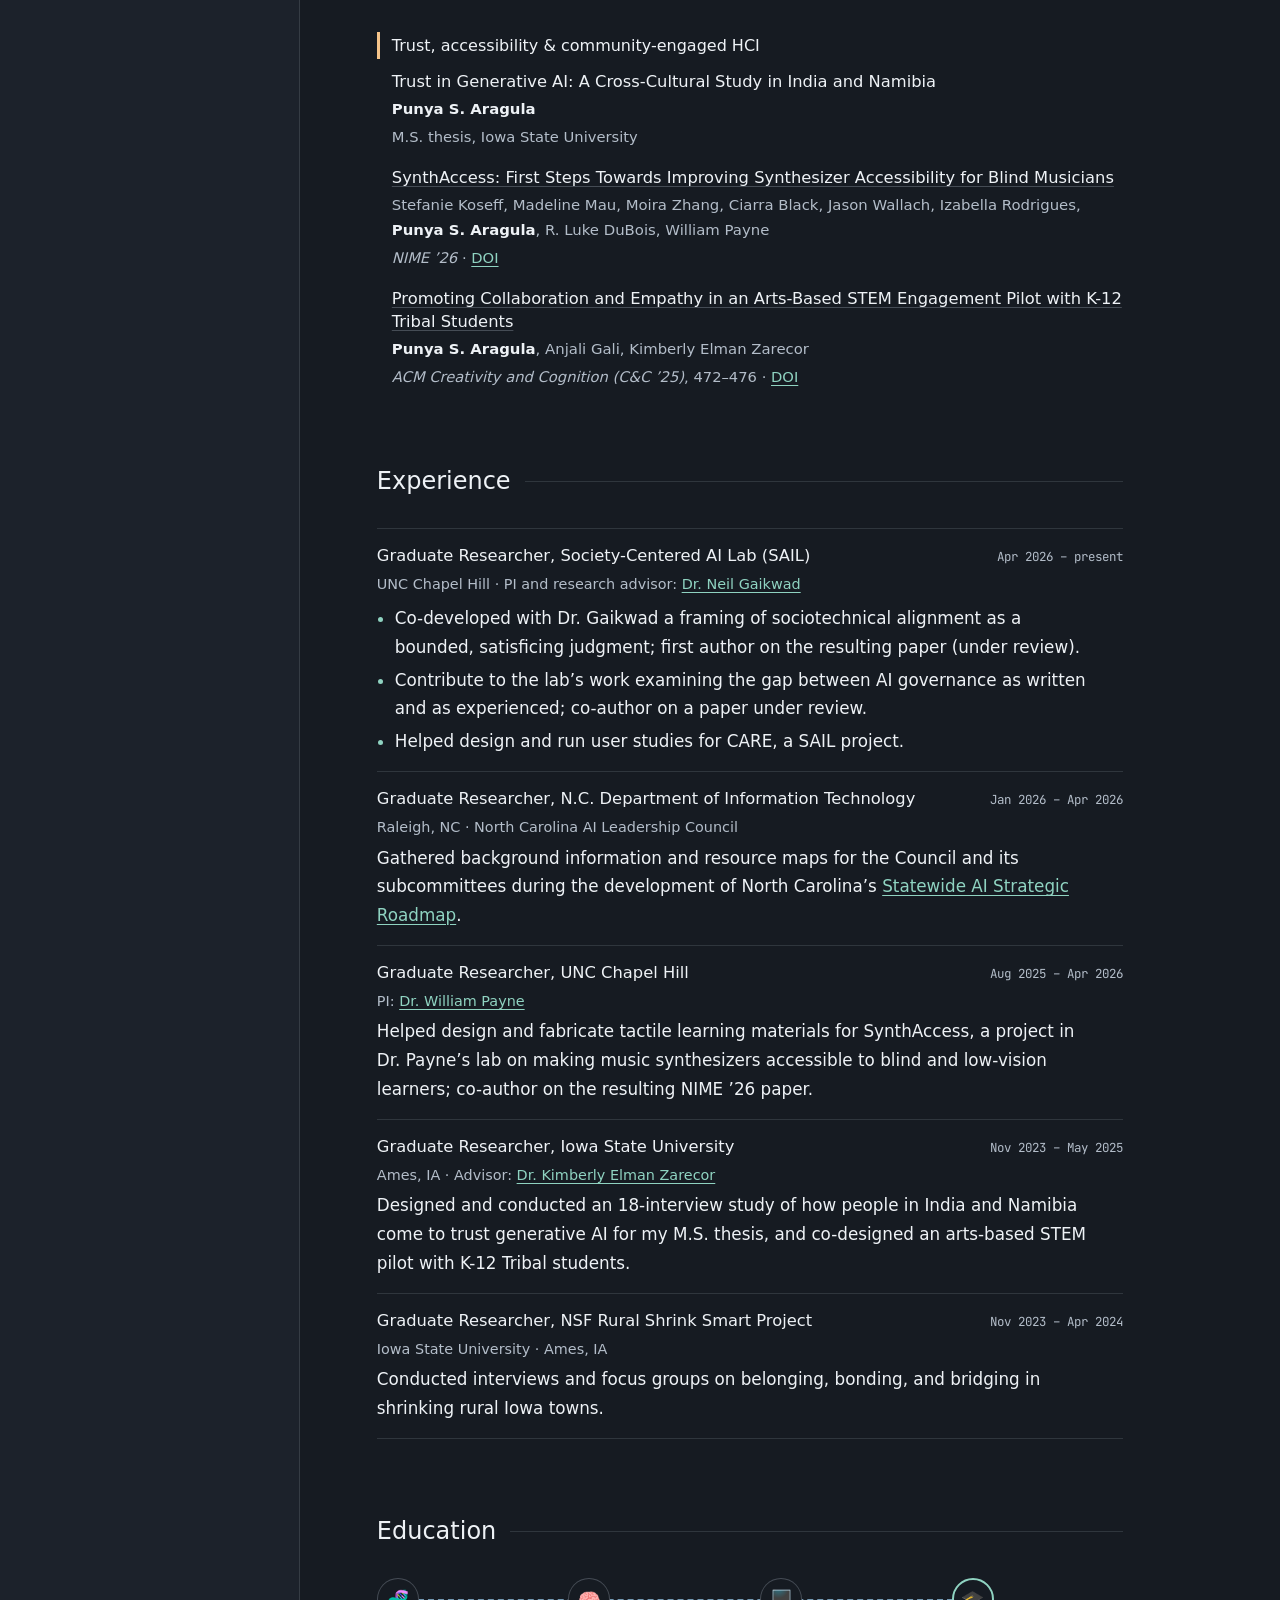
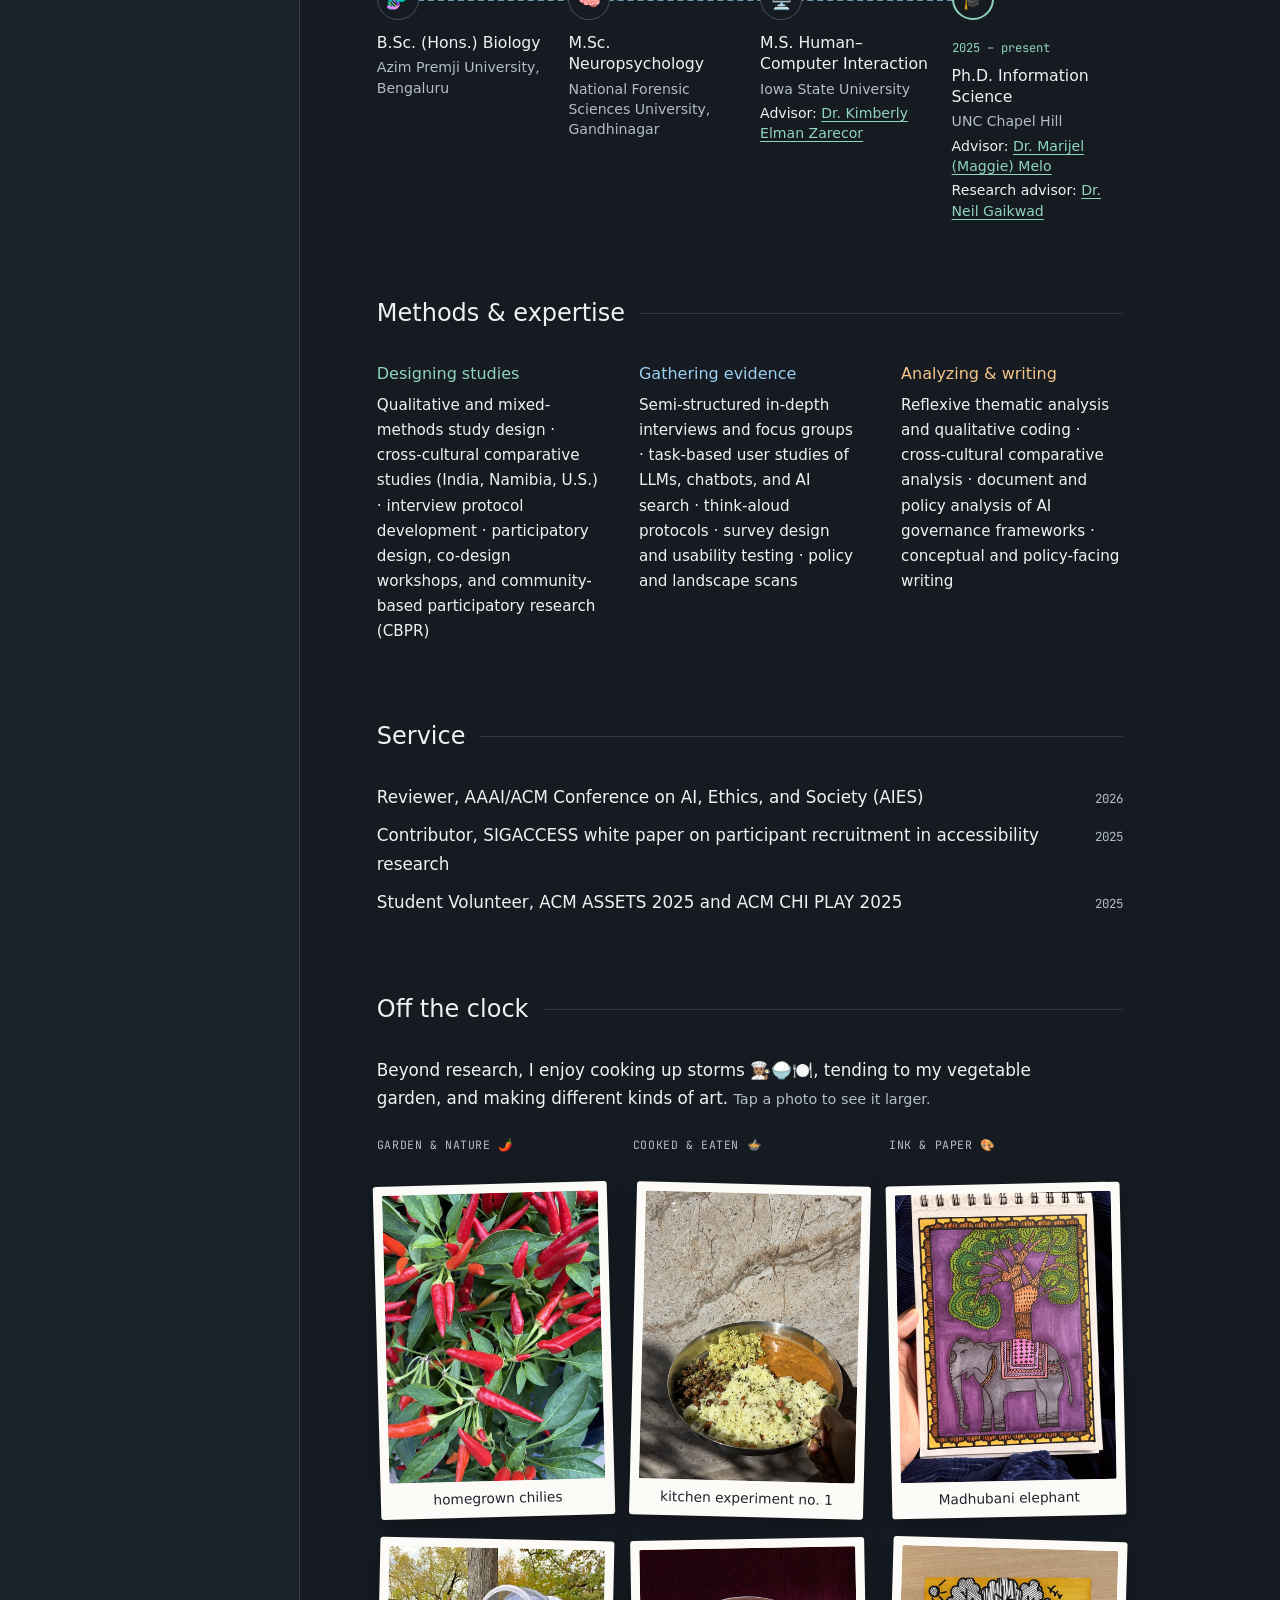
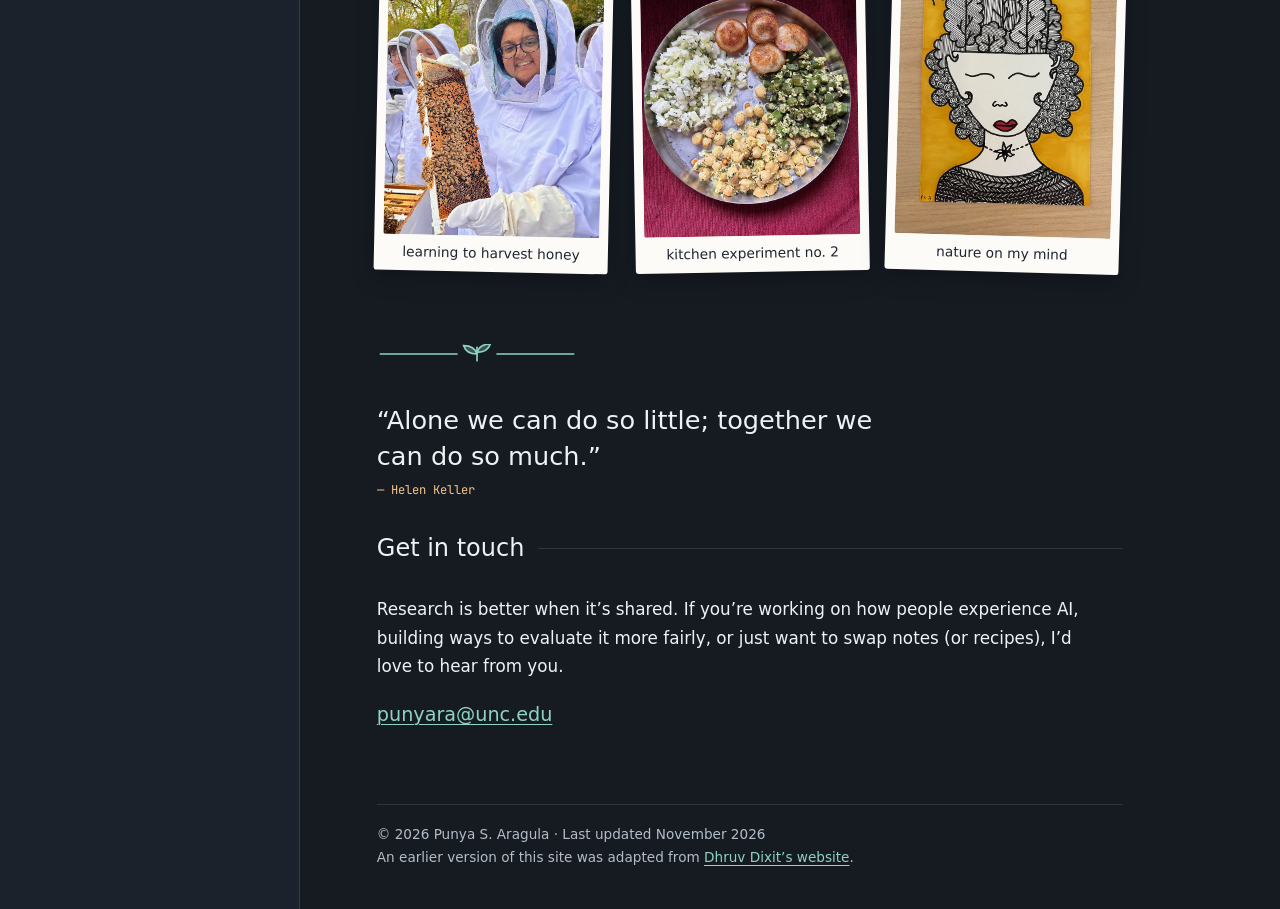
==== commit 5ff34eb0: "Add files via upload" ====
--- a/index.html
+++ b/index.html
@@ -114,12 +114,12 @@
         <li>
           <p class="c-title">Alignment Within Bounds: Sociotechnical Alignment as a Satisficing Judgment</p>
           <p class="c-auth"><b>Punya S. Aragula</b>, Neil Gaikwad</p>
-          <p class="c-venue"><span class="flag">Under review</span> ACM FAccT 2027</p>
+          <p class="c-venue"><span class="flag">Under review</span></p>
         </li>
         <li>
           <p class="c-title"><a href="https://arxiv.org/abs/2611.16173" target="_blank" rel="noopener">Between Niti and Nyaya: A Society-Centered Framework for AI Governance</a></p>
           <p class="c-auth">Neil Gaikwad, <b>Punya S. Aragula</b>, Shiva Kruthi Palpanoori, Pratik Patekar</p>
-          <p class="c-venue"><span class="flag">Under review</span> ACM FAccT 2027 · <a href="https://arxiv.org/abs/2611.16173" target="_blank" rel="noopener">arXiv</a></p>
+          <p class="c-venue"><span class="flag">Under review</span> <a href="https://arxiv.org/abs/2611.16173" target="_blank" rel="noopener">arXiv</a></p>
         </li>
         <li>
           <p class="c-title"><a href="https://arxiv.org/abs/2603.20511" target="_blank" rel="noopener">CARE: A Capability-Based Measurement Framework for Reproductive Equity in Human–AI Interaction</a></p>
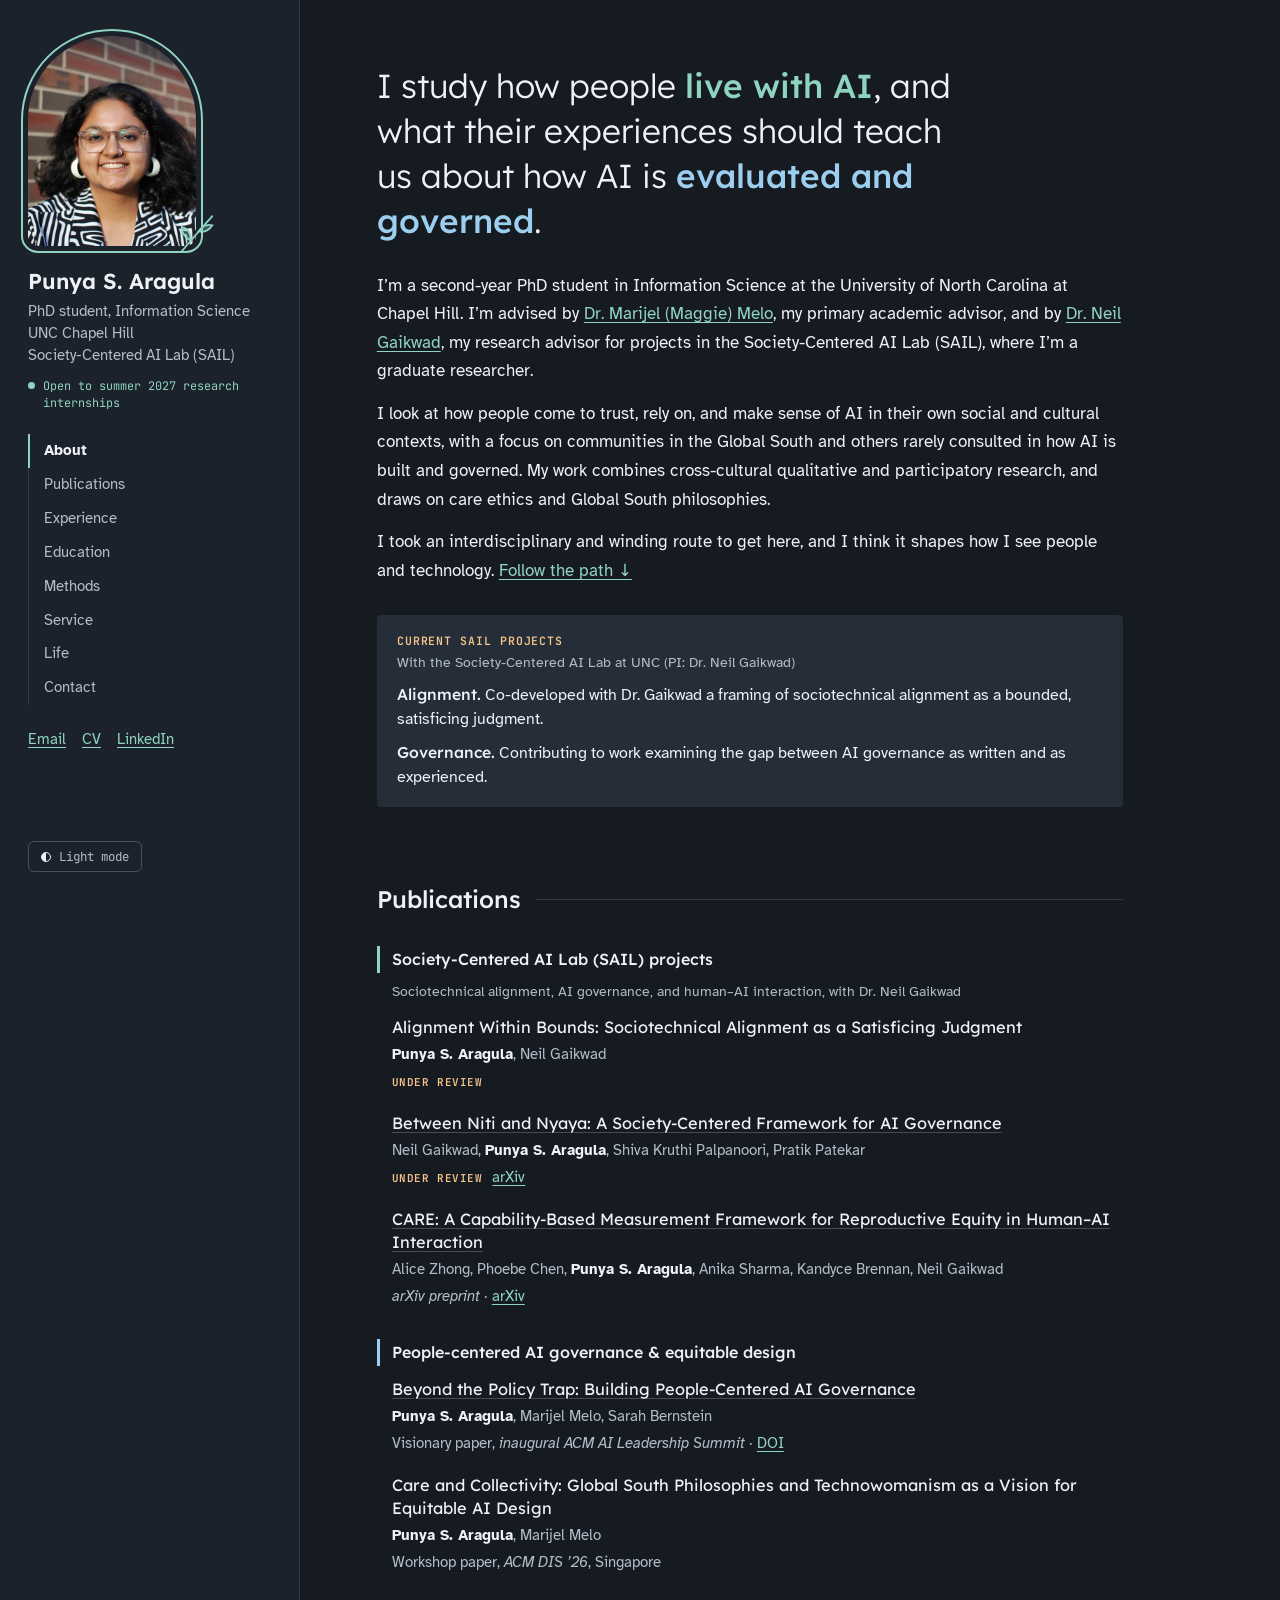
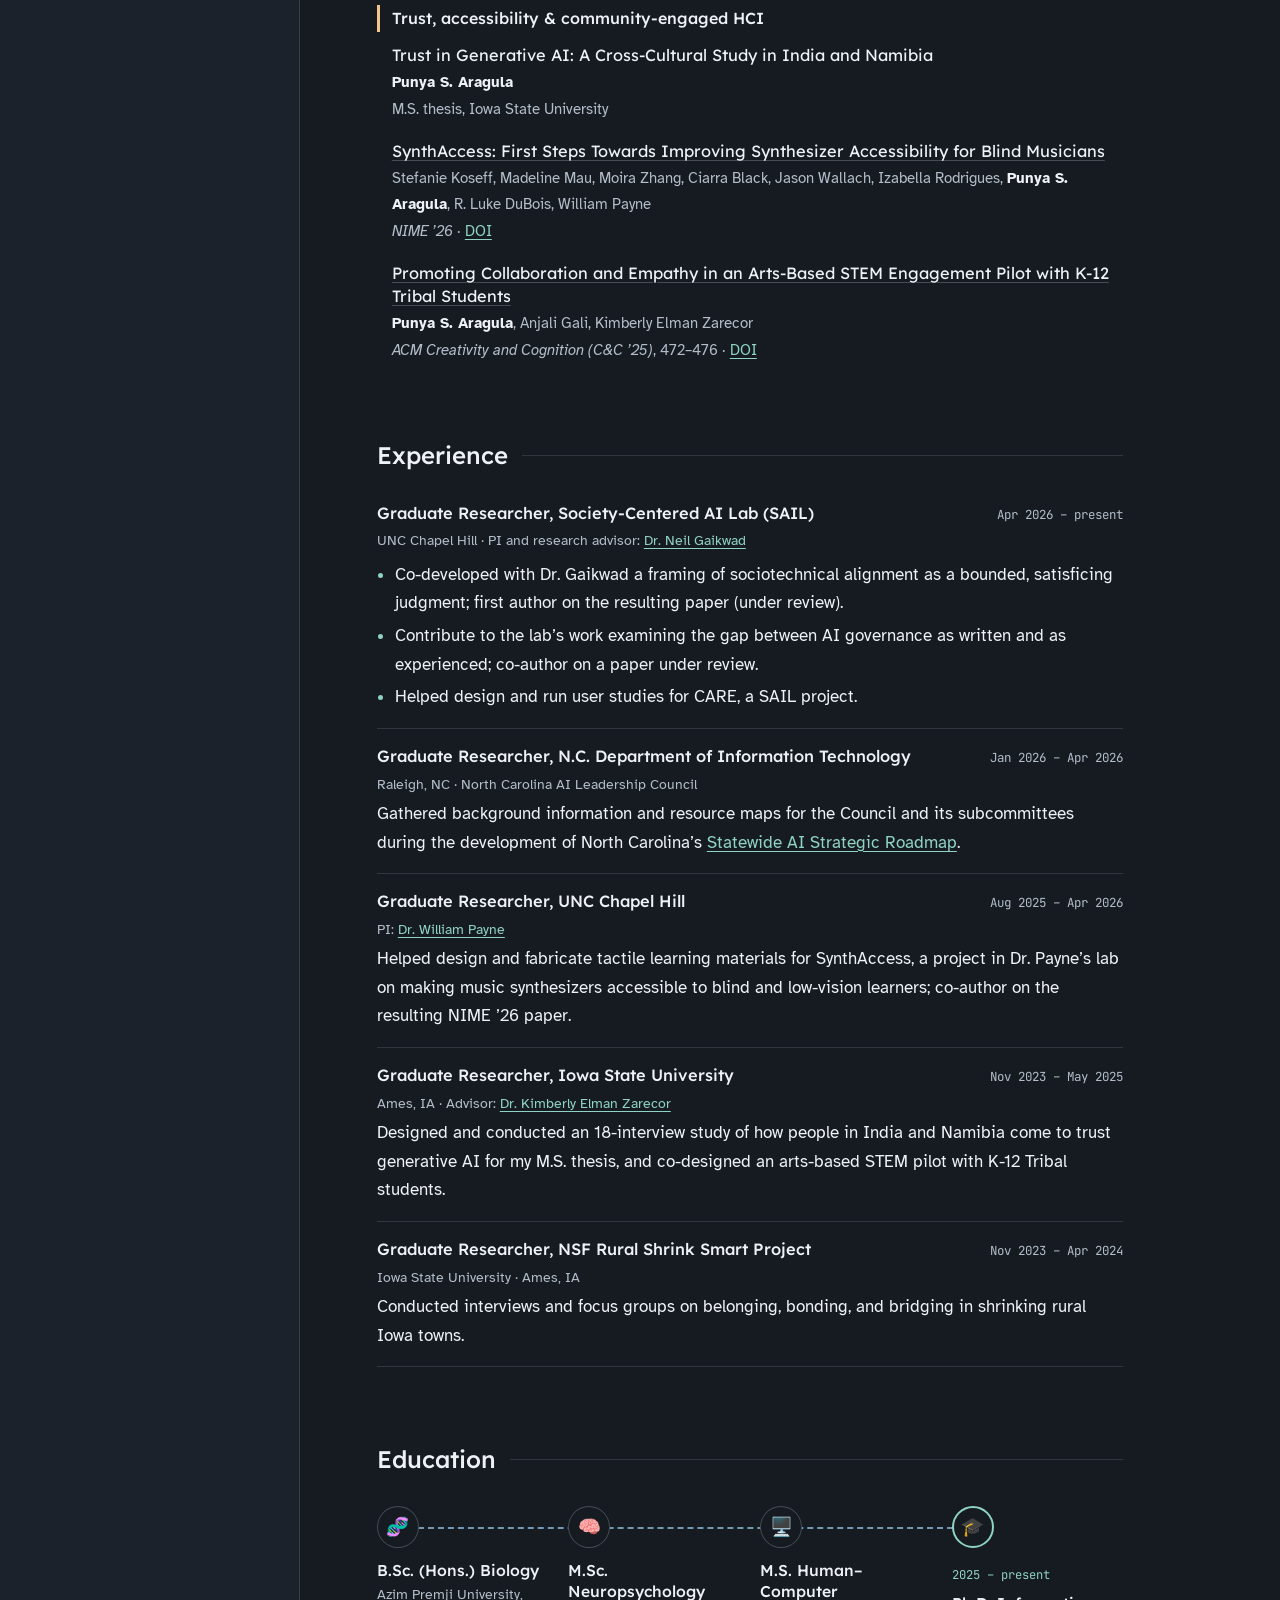
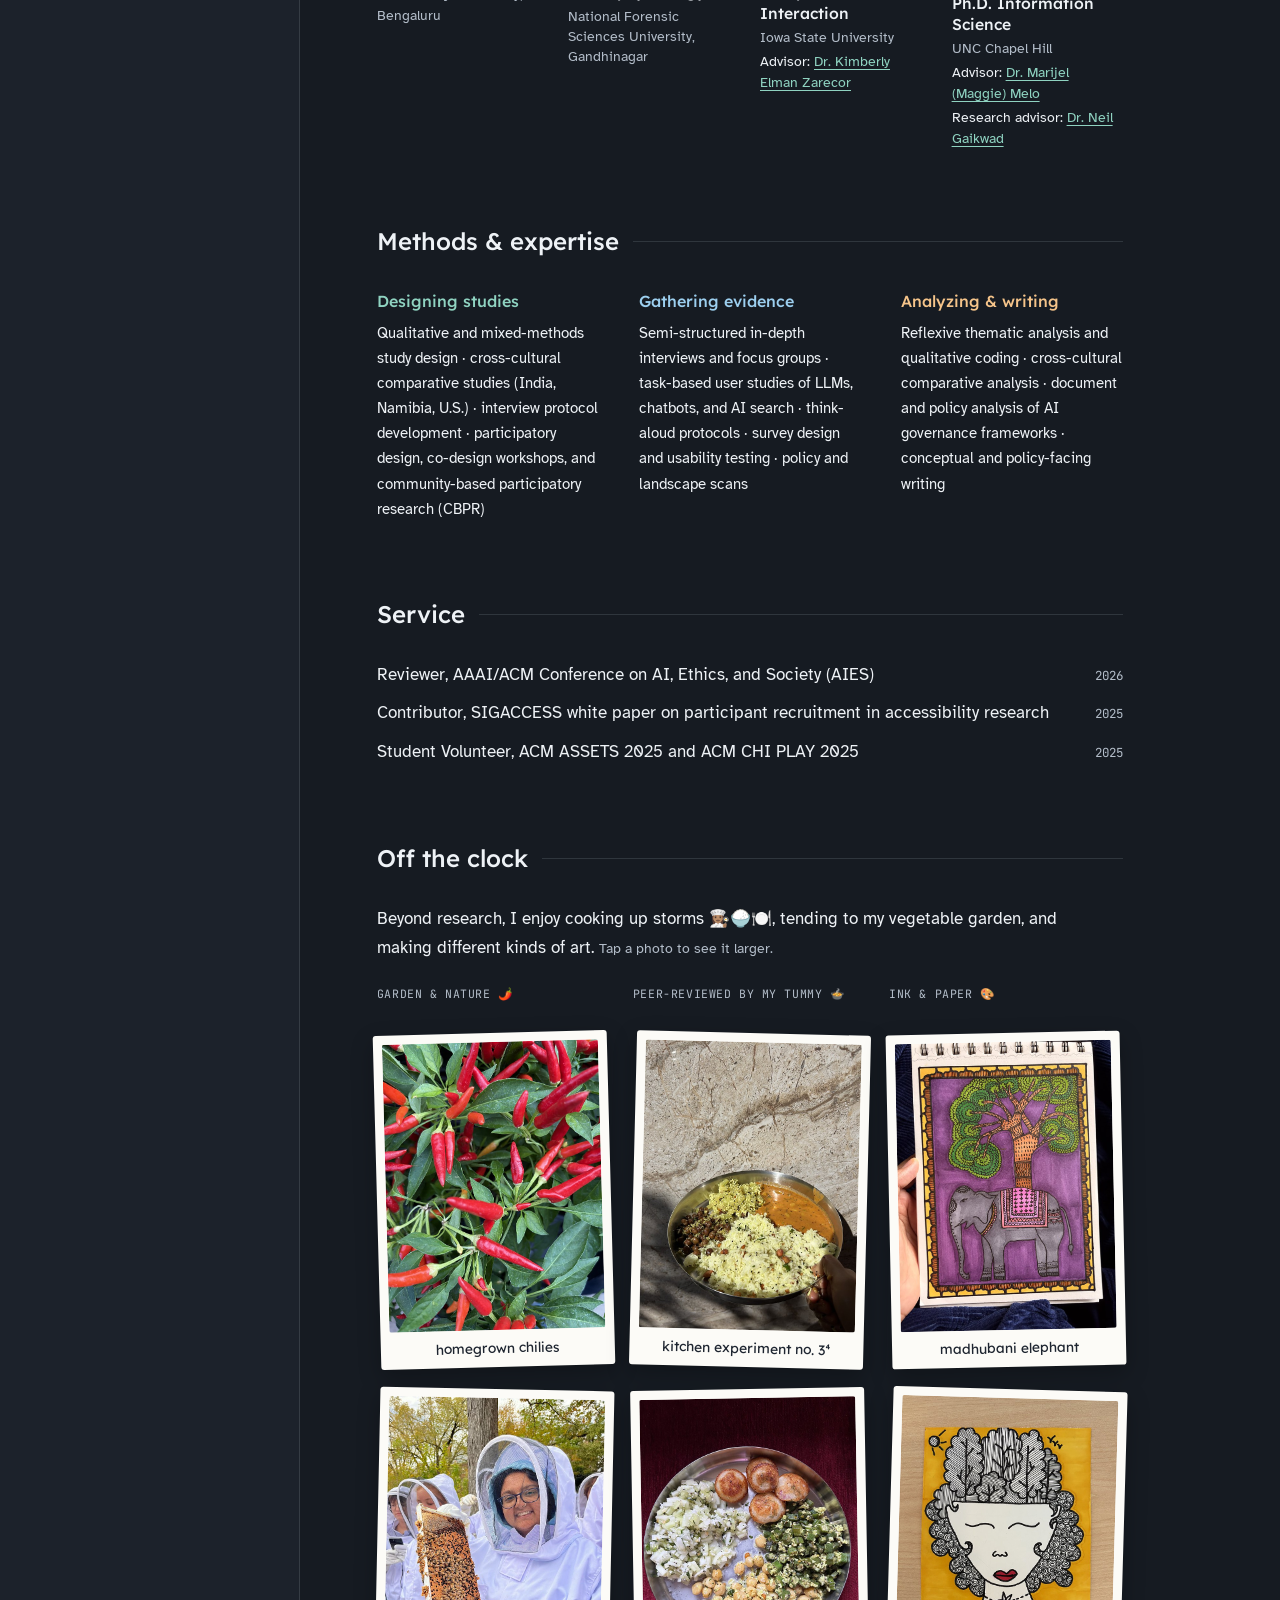
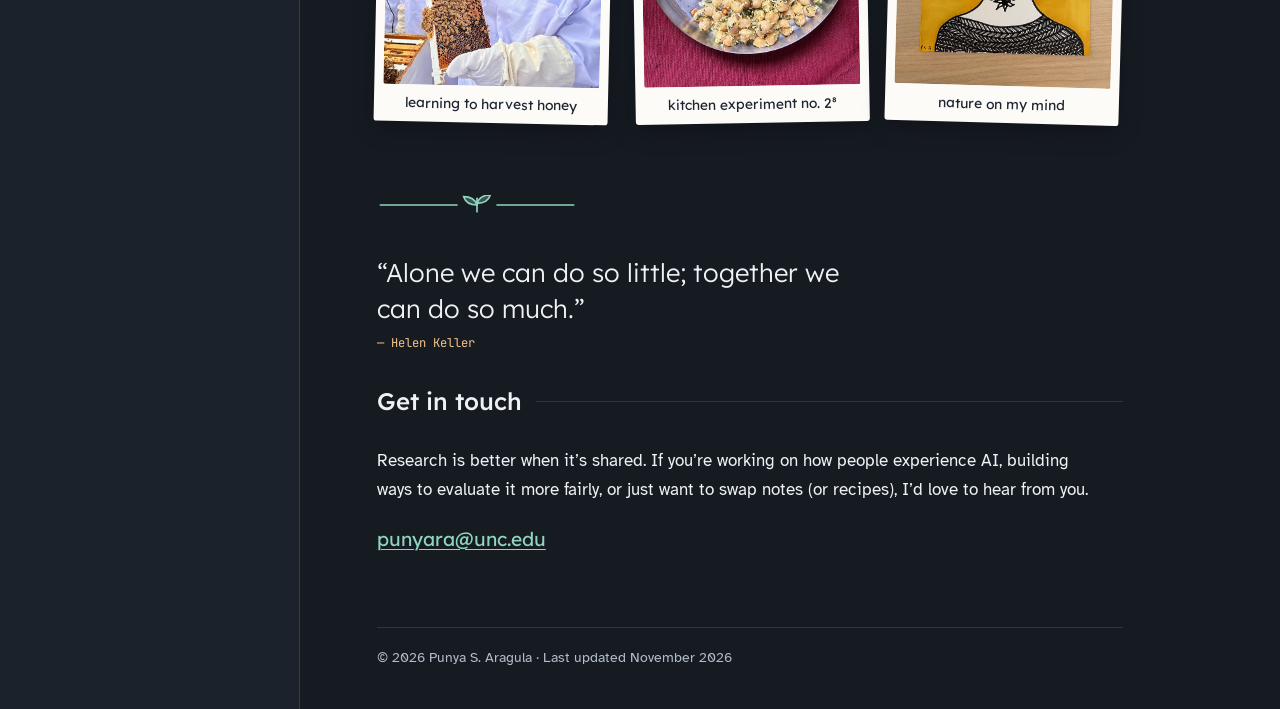
==== commit ee1f7dfb: "Add files via upload" ====
--- a/index.html
+++ b/index.html
@@ -249,13 +249,13 @@
           <a class="snap" href="photos/nature-bees.jpg" data-cap="learning to harvest honey"><img src="photos/nature-bees-sm.jpg" alt="Punya smiling in a white protective suit, holding up a frame covered in honeybees" loading="lazy" width="675" height="900"><span>learning to harvest honey</span></a>
         </div>
         <div class="shelf-col">
-          <p class="shelf-label">Cooked &amp; eaten 🍲</p>
-          <a class="snap" href="photos/food-thali-1.jpg" data-cap="kitchen experiment no. 1"><img src="photos/food-thali-1-sm.jpg" alt="A steel plate of rice, chickpeas, curry and a vegetable side, in the sun" loading="lazy" width="675" height="900"><span>kitchen experiment no. 1</span></a>
-          <a class="snap" href="photos/food-plate-colour.jpg" data-cap="kitchen experiment no. 2"><img src="photos/food-plate-colour-sm.jpg" alt="A steel plate with chickpeas, okra, a white vegetable side and golden fried dumplings on a deep red cloth" loading="lazy" width="675" height="900"><span>kitchen experiment no. 2</span></a>
+          <p class="shelf-label">Peer-reviewed by my tummy 🍲</p>
+          <a class="snap" href="photos/food-thali-1.jpg" data-cap="kitchen experiment no. 3⁴"><img src="photos/food-thali-1-sm.jpg" alt="A steel plate of rice, chickpeas, curry and a vegetable side, in the sun" loading="lazy" width="675" height="900"><span>kitchen experiment no. 3⁴</span></a>
+          <a class="snap" href="photos/food-plate-colour.jpg" data-cap="kitchen experiment no. 2⁸"><img src="photos/food-plate-colour-sm.jpg" alt="A steel plate with chickpeas, okra, a white vegetable side and golden fried dumplings on a deep red cloth" loading="lazy" width="675" height="900"><span>kitchen experiment no. 2⁸</span></a>
         </div>
         <div class="shelf-col">
           <p class="shelf-label">Ink &amp; paper 🎨</p>
-          <a class="snap" href="photos/art-elephant.jpg" data-cap="Madhubani elephant"><img src="photos/art-elephant-sm.jpg" alt="A colourful folk-art drawing of an elephant beneath a tree, with a purple background and patterned border" loading="lazy" width="675" height="900"><span>Madhubani elephant</span></a>
+          <a class="snap" href="photos/art-elephant.jpg" data-cap="madhubani elephant"><img src="photos/art-elephant-sm.jpg" alt="A colourful folk-art drawing of an elephant beneath a tree, with a purple background and patterned border" loading="lazy" width="675" height="900"><span>madhubani elephant</span></a>
           <a class="snap" href="photos/art-portrait-trees.jpg" data-cap="nature on my mind"><img src="photos/art-portrait-trees-sm.jpg" alt="A black-and-white ink portrait of a woman whose hair turns into trees, on a bright yellow background" loading="lazy" width="675" height="900"><span>nature on my mind</span></a>
         </div>
       </div>
@@ -280,7 +280,6 @@
 
     <footer class="foot">
       <p>© <span id="yr">2026</span> Punya S. Aragula · Last updated November 2026</p>
-      <p class="credit">An earlier version of this site was adapted from <a href="https://dhruv-dixit-709.github.io/" target="_blank" rel="noopener">Dhruv Dixit’s website</a>.</p>
     </footer>
   </main>
 </div>
--- a/main.css
+++ b/main.css
@@ -17,8 +17,8 @@
   --apricot: #F5C48A;
   --lemon: #F0E3A0;
   --wash: rgba(156, 207, 239, 0.1);
-  --f-head: "Noto Sans", system-ui, sans-serif;
-  --f-text: "Atkinson Hyperlegible Next", system-ui, sans-serif;
+  --f-head: "Lexend", system-ui, sans-serif;
+  --f-text: "Atkinson Hyperlegible", system-ui, sans-serif;
   --f-mono: "JetBrains Mono", ui-monospace, Menlo, monospace;
   --side-w: 300px;
 }
@@ -96,11 +96,7 @@
   font: 0.78rem var(--f-mono); padding: 6px 12px; border-radius: 6px; cursor: pointer;
 }
 .mode:hover { color: var(--ink); border-color: var(--ink-soft); }
-.mode-icon { width: 15px; height: 15px; flex: none; }
-.mode .icon-moon { display: none; }            /* dark mode shows the sun: "go to light" */
-:root.light .mode .icon-sun { display: none; }  /* light mode shows the moon: "go to dark" */
-:root.light .mode .icon-moon { display: inline; }
-.mode:focus-visible { outline: 2px solid var(--sea); outline-offset: 3px; }
+.mode-dot { width: 10px; height: 10px; border-radius: 50%; background: linear-gradient(90deg, var(--ink) 50%, transparent 50%); border: 1px solid var(--ink); }
 
 /* ---------- Content column ---------- */
 .content { padding: 64px clamp(24px, 6vw, 88px) 40px; max-width: 900px; }
@@ -256,4 +252,6 @@
 .did { margin: 4px 0 0; padding-left: 18px; display: grid; gap: 4px; max-width: 68ch; }
 .did li::marker { color: var(--sea); }
 .methods { grid-template-columns: repeat(3, minmax(0, 1fr)); }
+.credit { margin-top: 4px; font-size: 0.8rem; }
 @media (max-width: 980px) { .methods { grid-template-columns: 1fr; } }
+.rows .row:first-child { border-top: 0; padding-top: 0; }
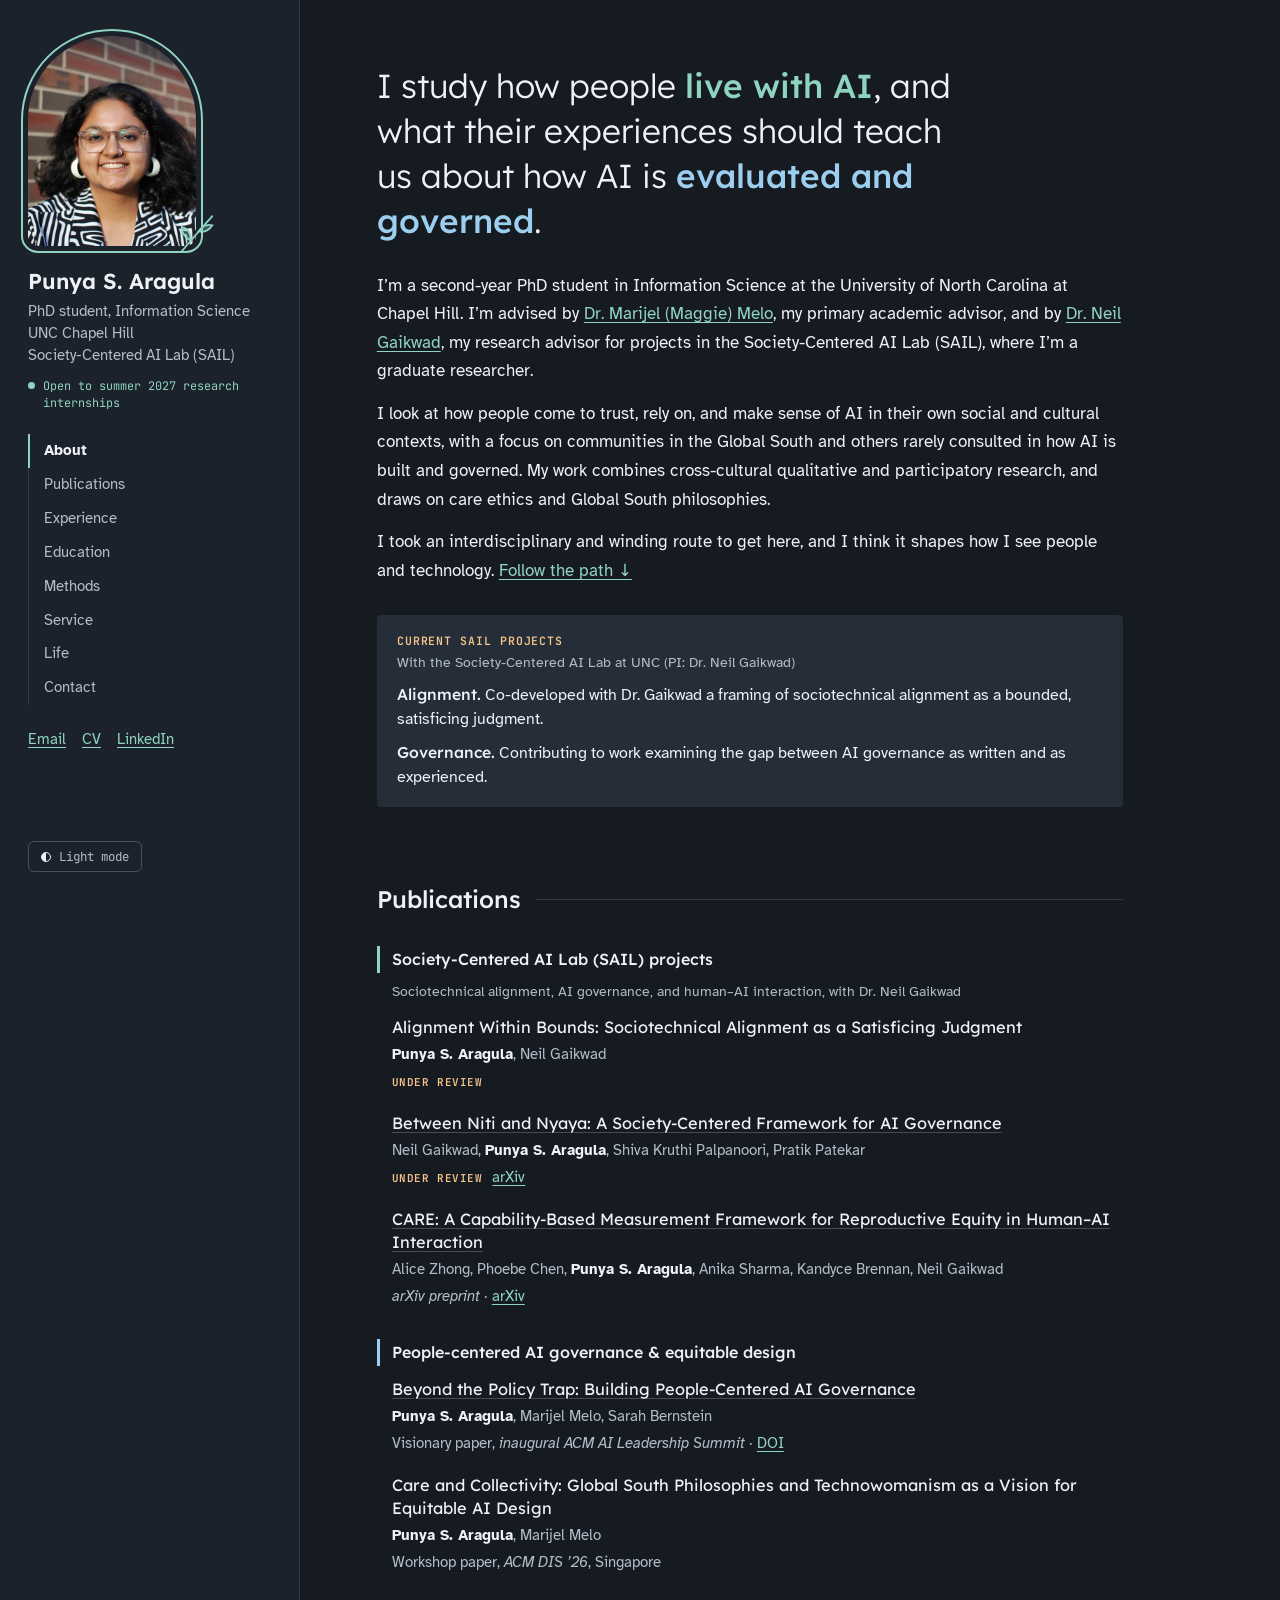
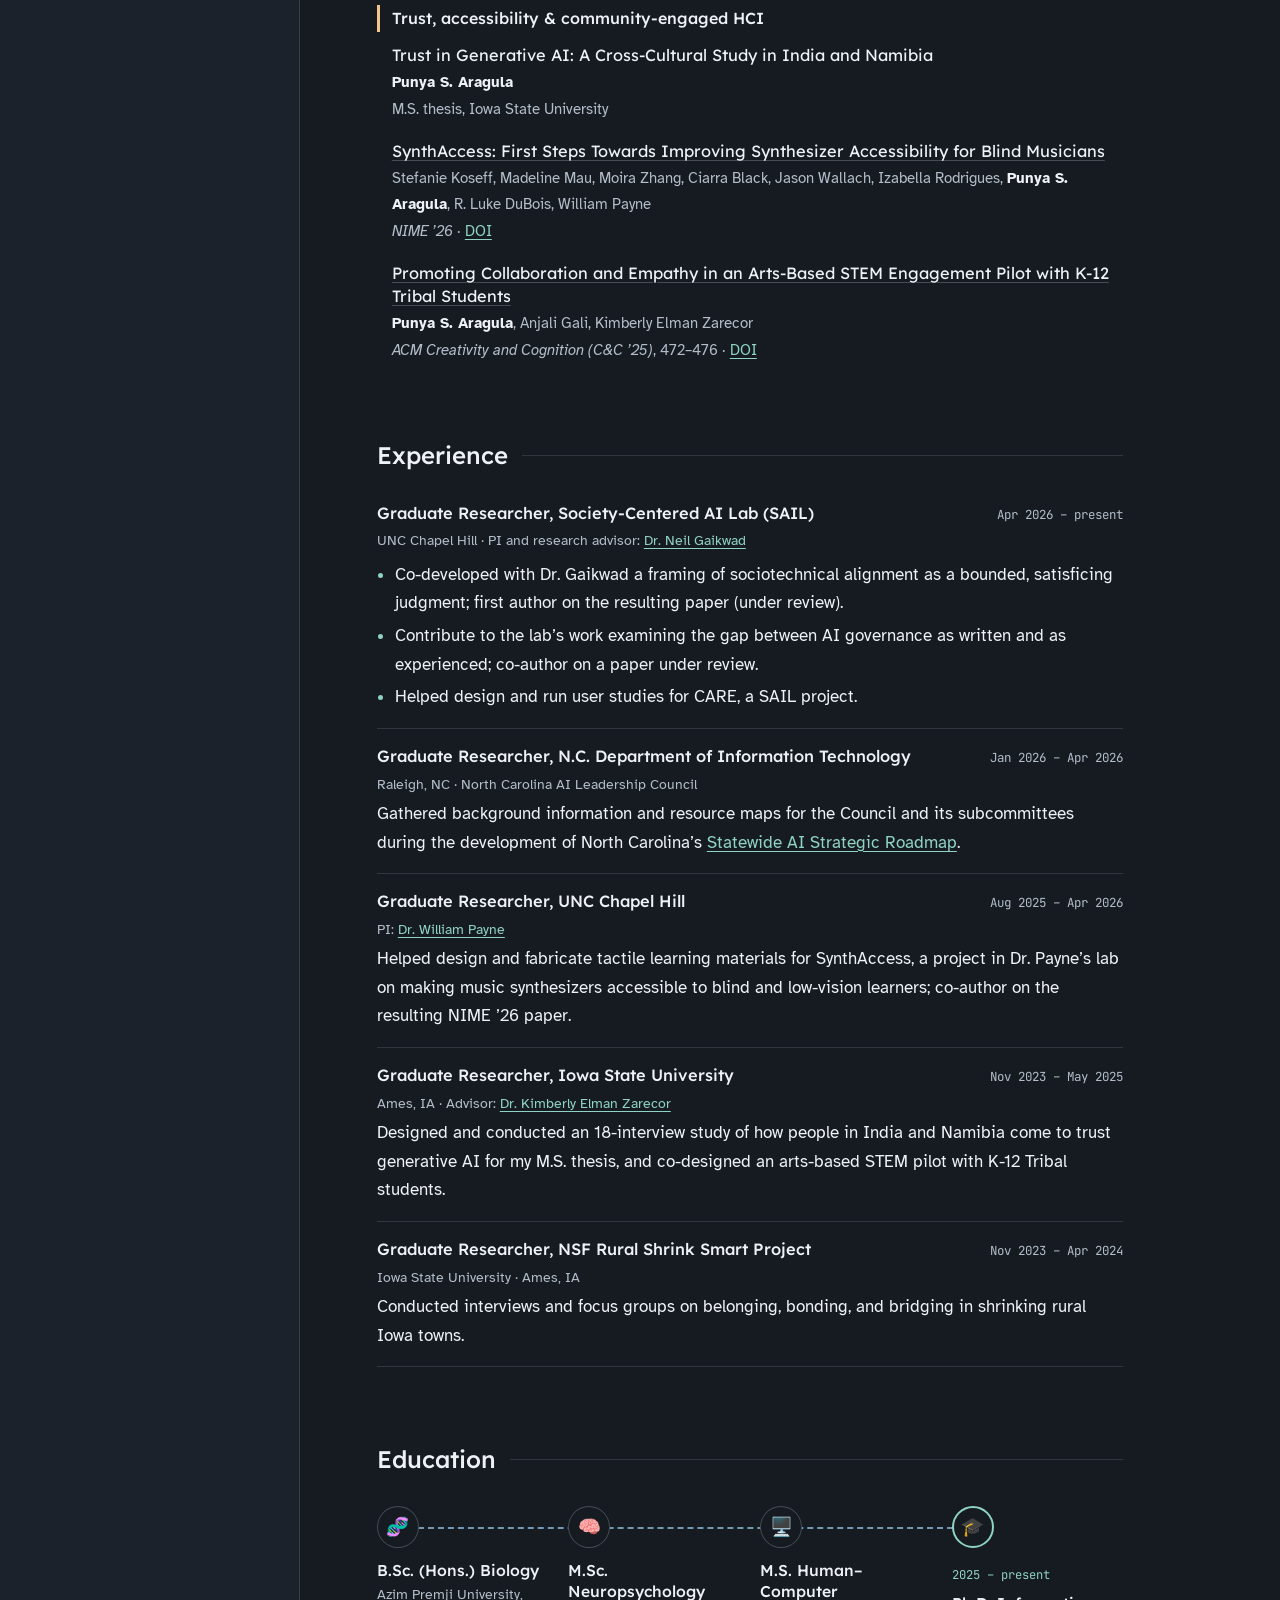
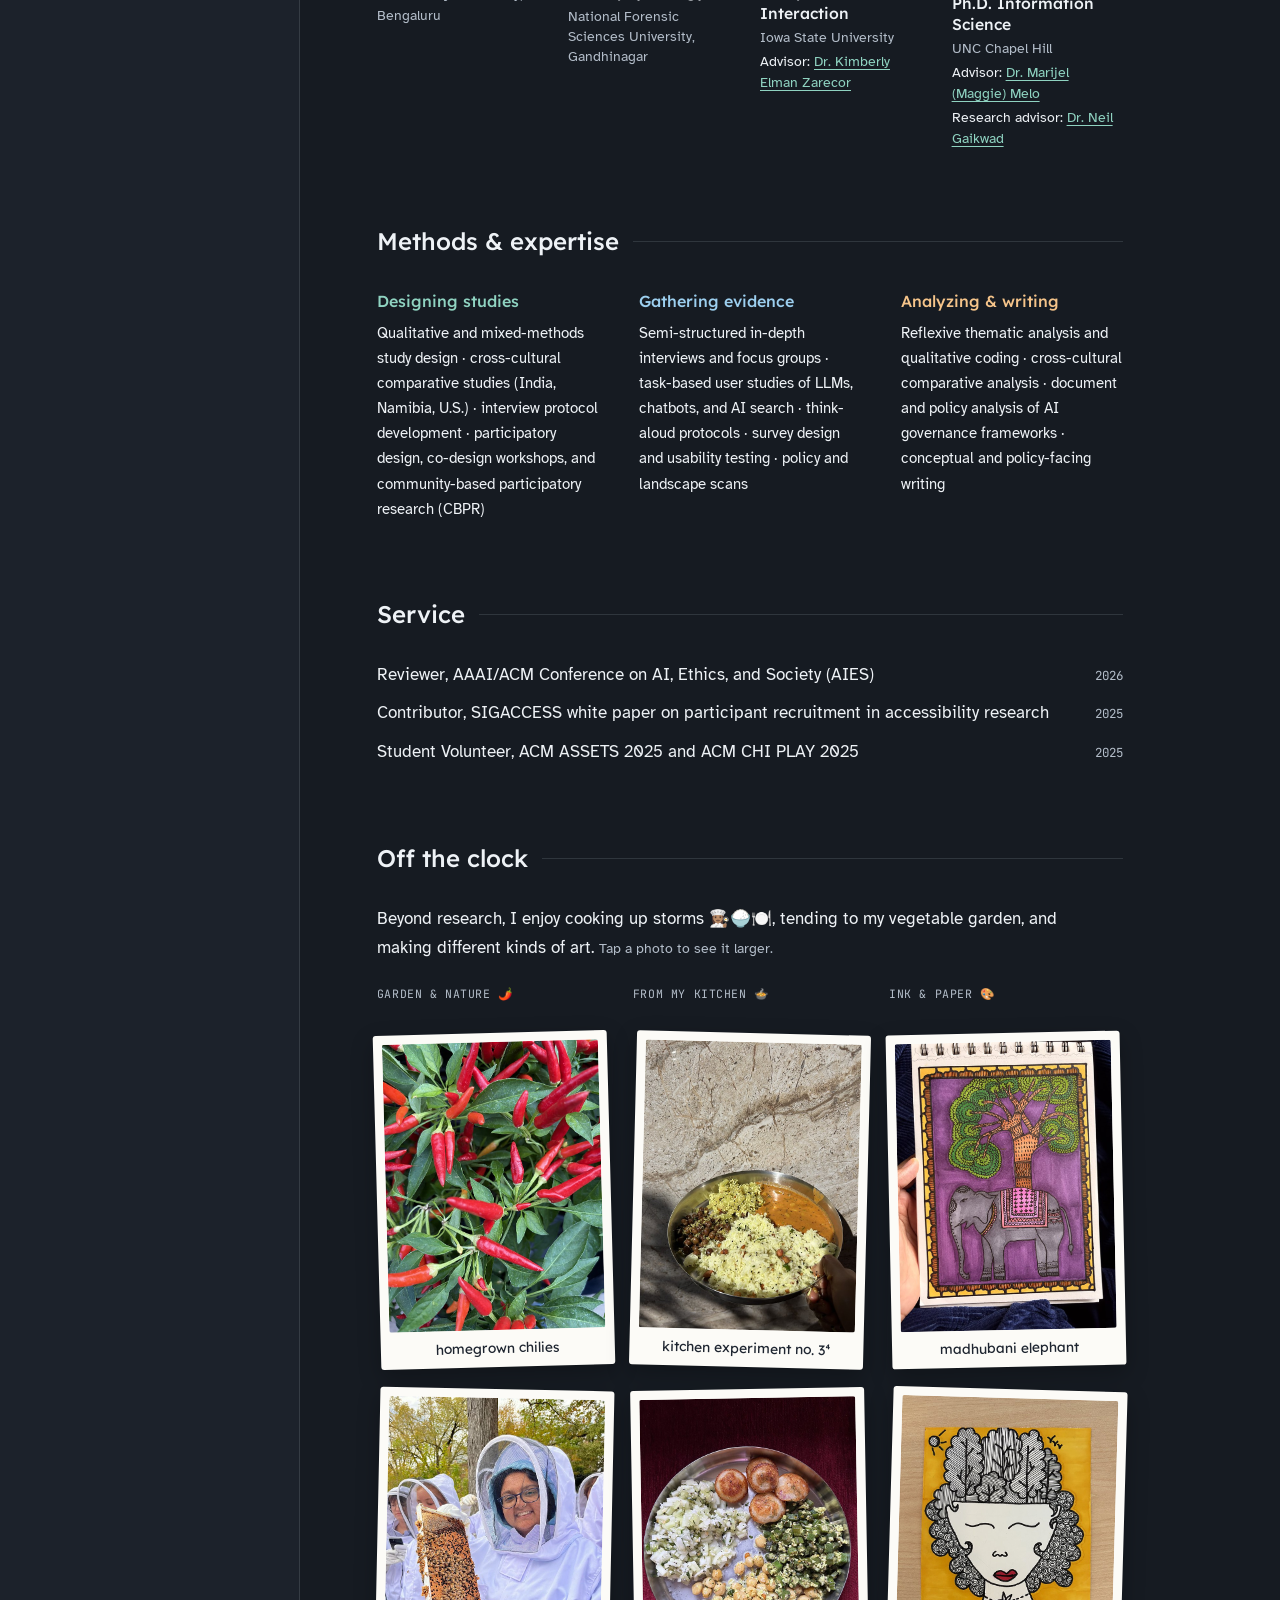
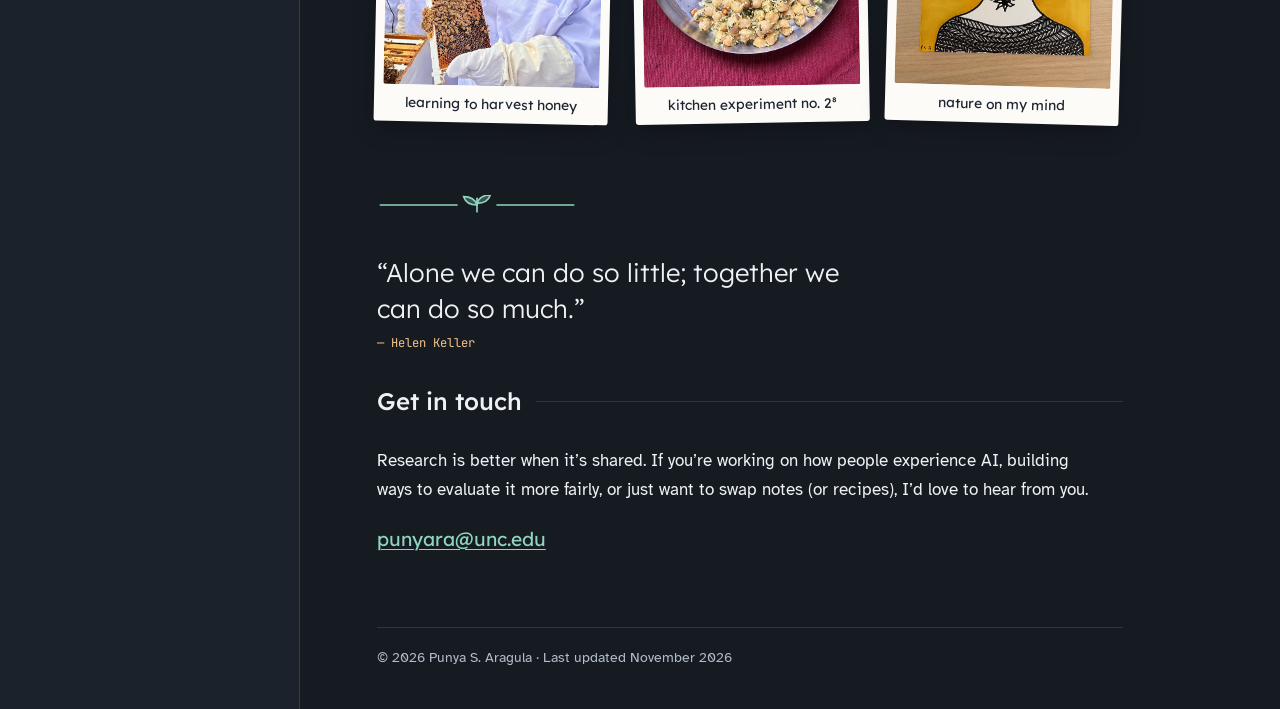
==== commit 69be715e: "Add files via upload" ====
--- a/index.html
+++ b/index.html
@@ -249,7 +249,7 @@
           <a class="snap" href="photos/nature-bees.jpg" data-cap="learning to harvest honey"><img src="photos/nature-bees-sm.jpg" alt="Punya smiling in a white protective suit, holding up a frame covered in honeybees" loading="lazy" width="675" height="900"><span>learning to harvest honey</span></a>
         </div>
         <div class="shelf-col">
-          <p class="shelf-label">Peer-reviewed by my tummy 🍲</p>
+          <p class="shelf-label">From my kitchen 🍲</p>
           <a class="snap" href="photos/food-thali-1.jpg" data-cap="kitchen experiment no. 3⁴"><img src="photos/food-thali-1-sm.jpg" alt="A steel plate of rice, chickpeas, curry and a vegetable side, in the sun" loading="lazy" width="675" height="900"><span>kitchen experiment no. 3⁴</span></a>
           <a class="snap" href="photos/food-plate-colour.jpg" data-cap="kitchen experiment no. 2⁸"><img src="photos/food-plate-colour-sm.jpg" alt="A steel plate with chickpeas, okra, a white vegetable side and golden fried dumplings on a deep red cloth" loading="lazy" width="675" height="900"><span>kitchen experiment no. 2⁸</span></a>
         </div>
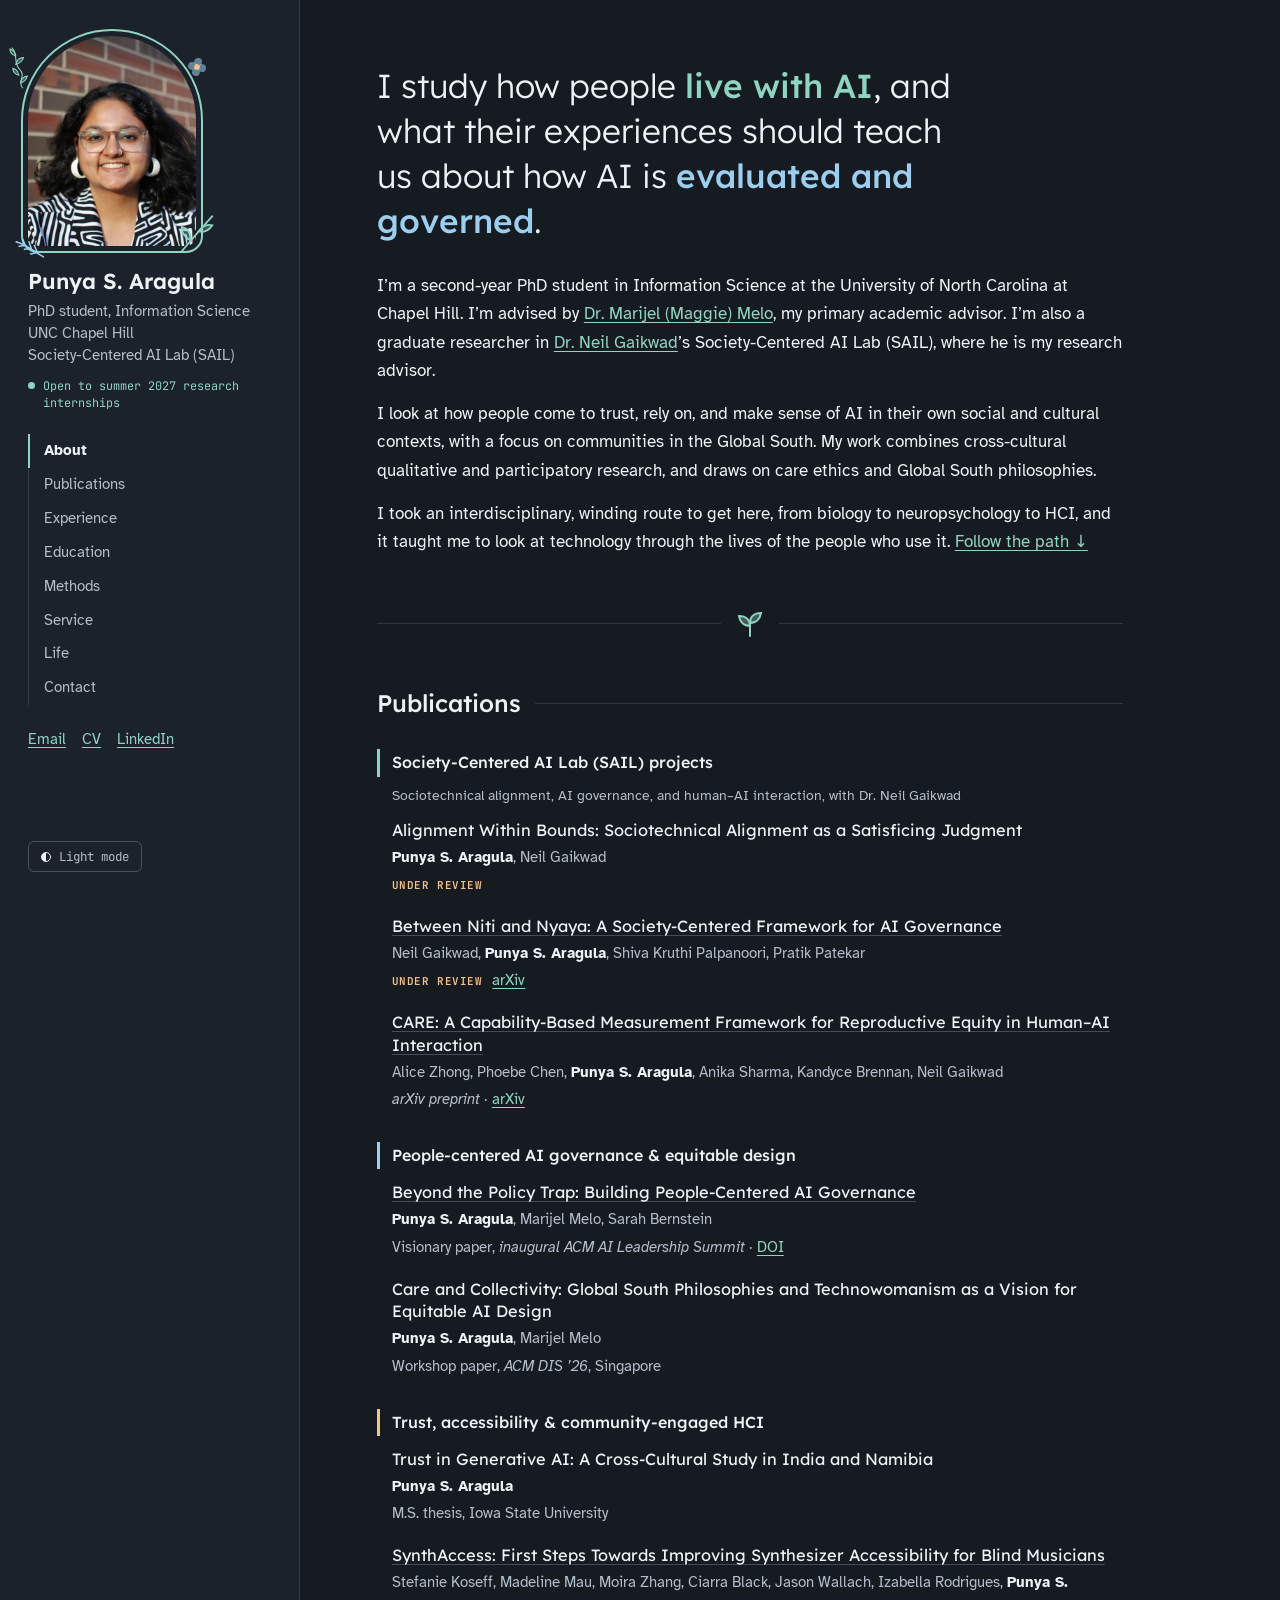
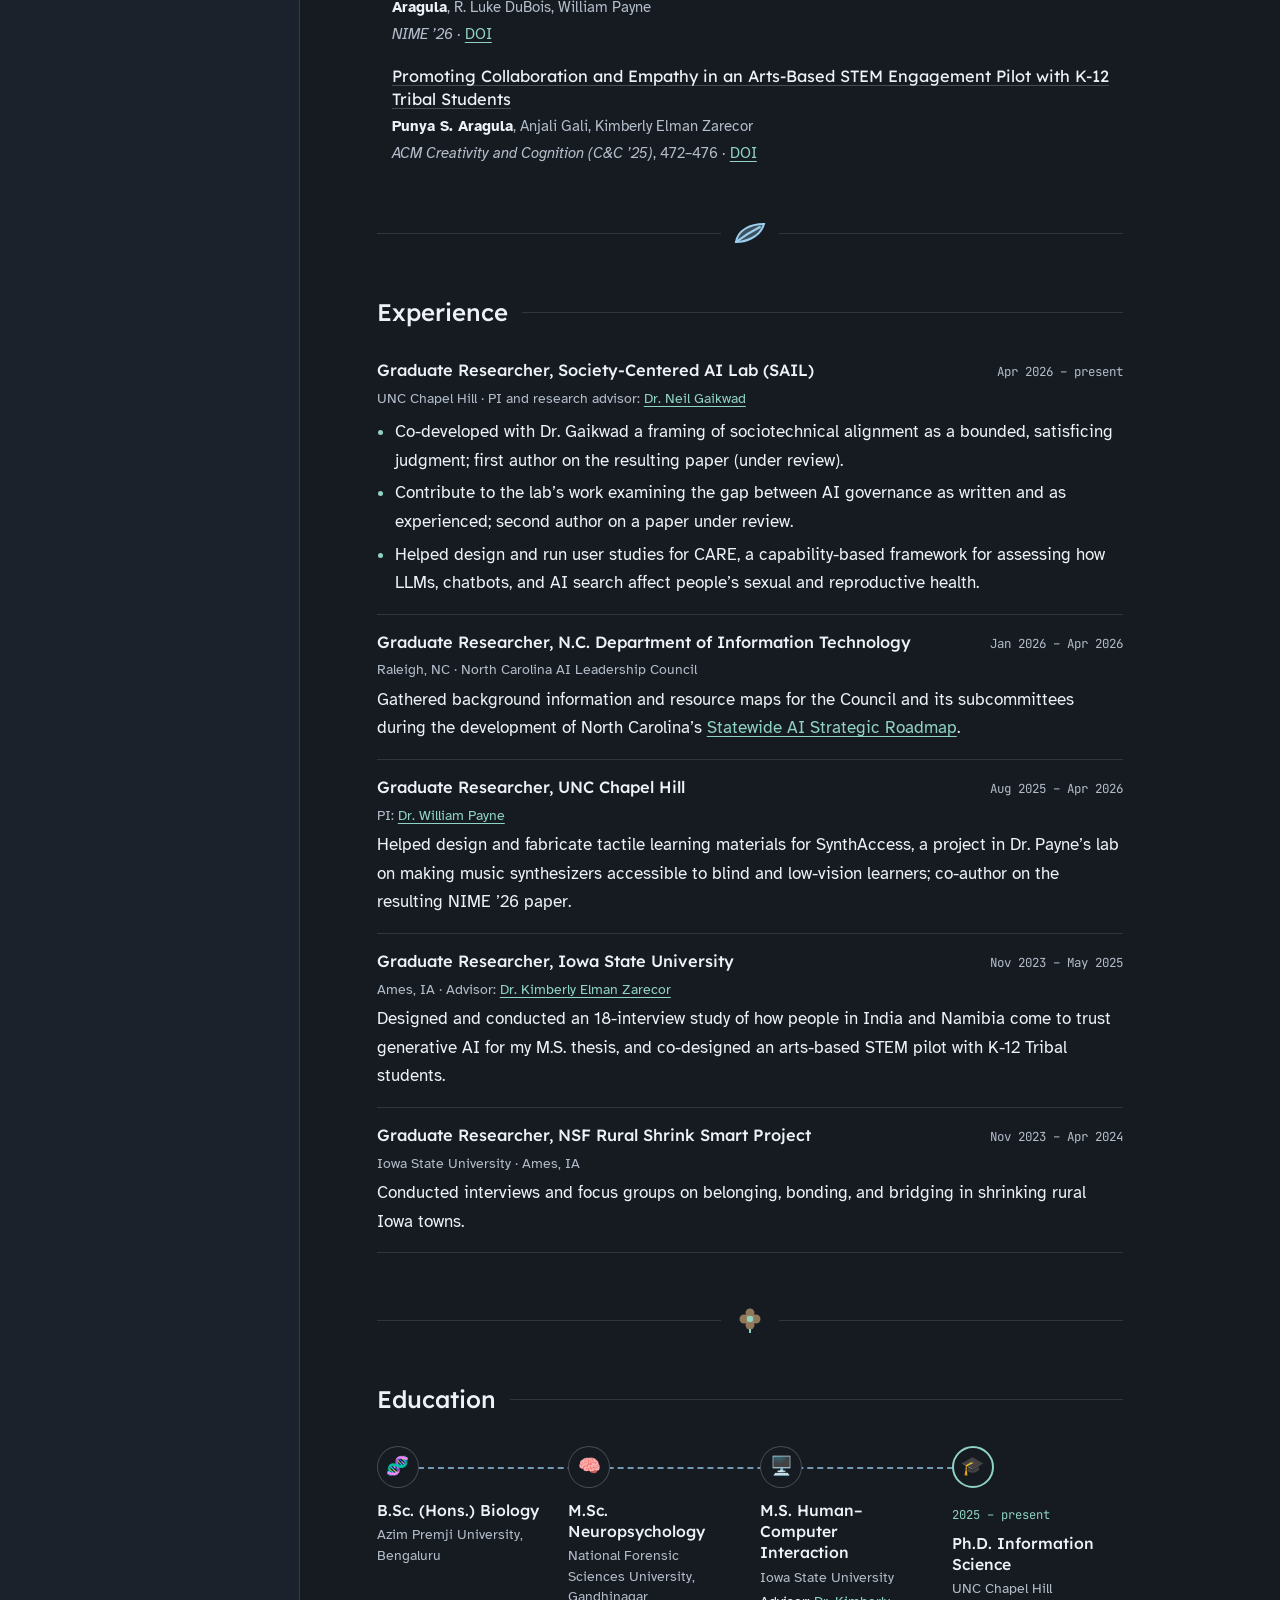
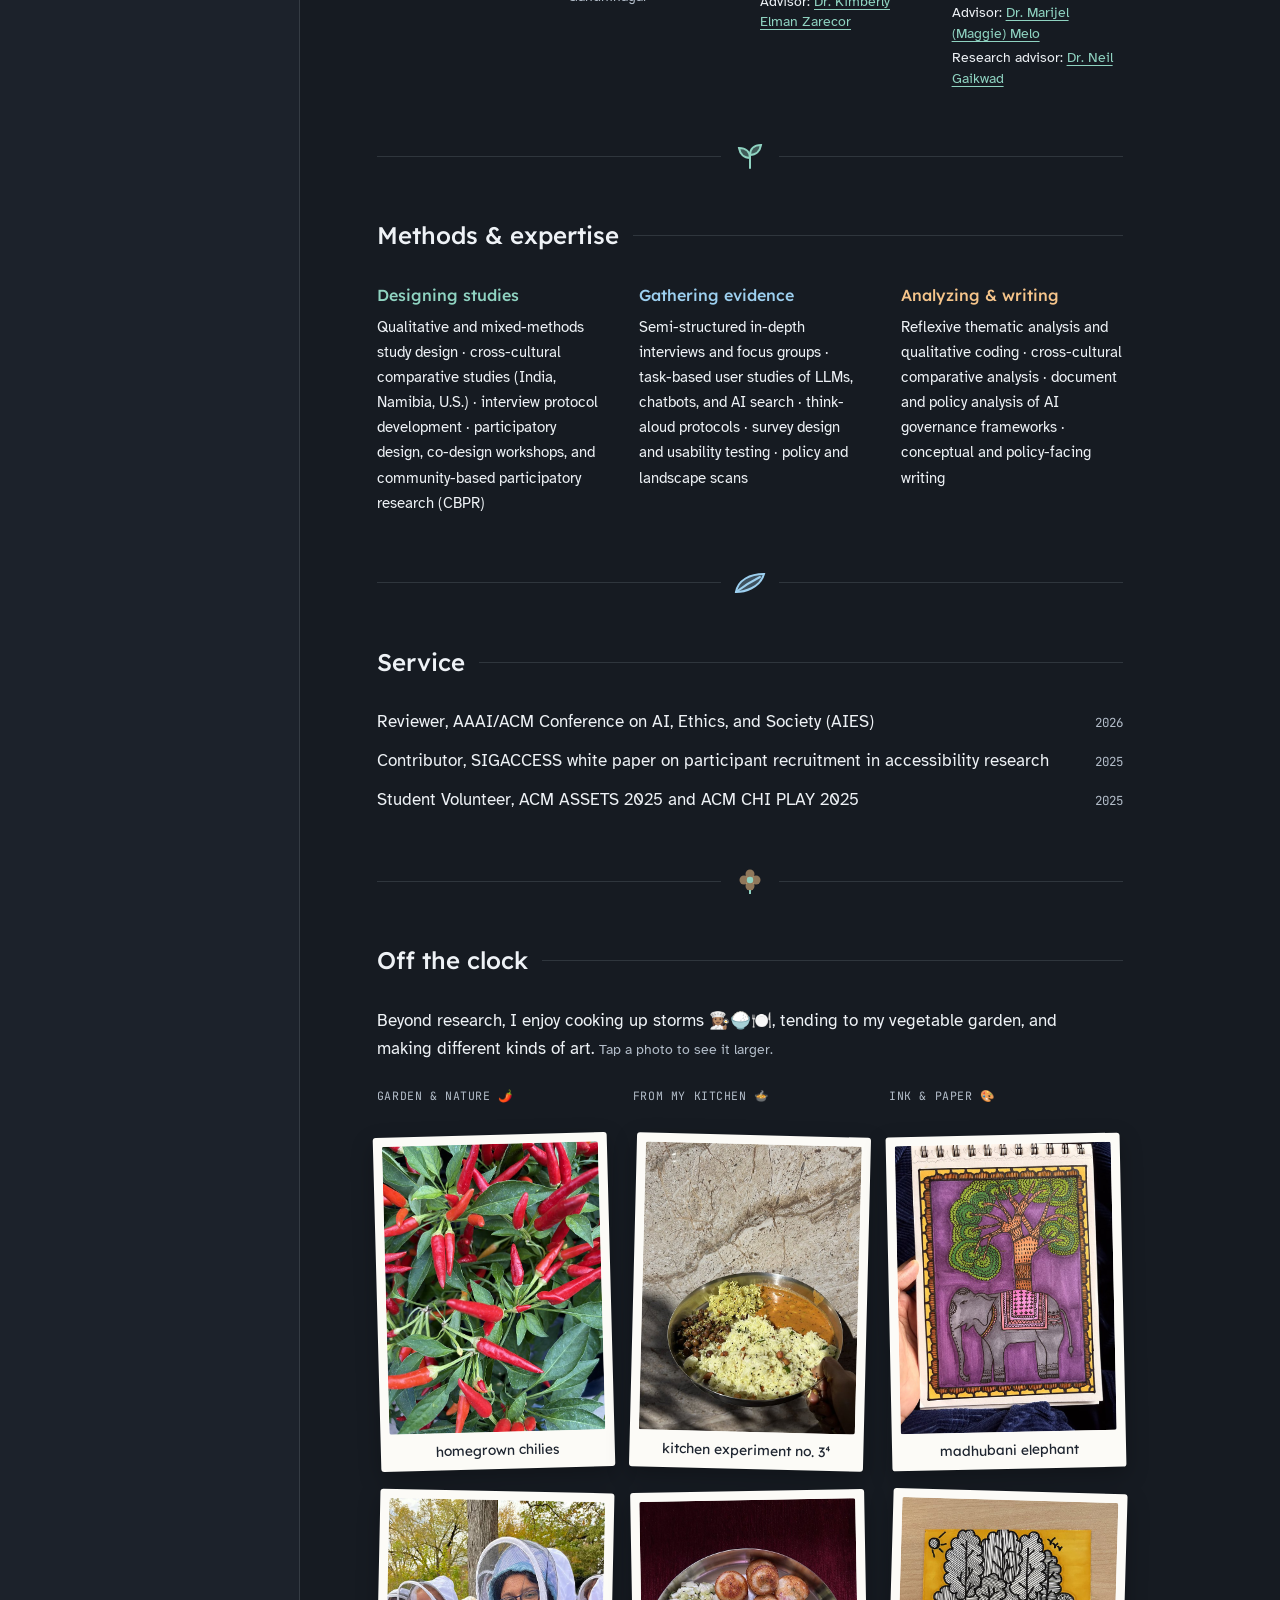
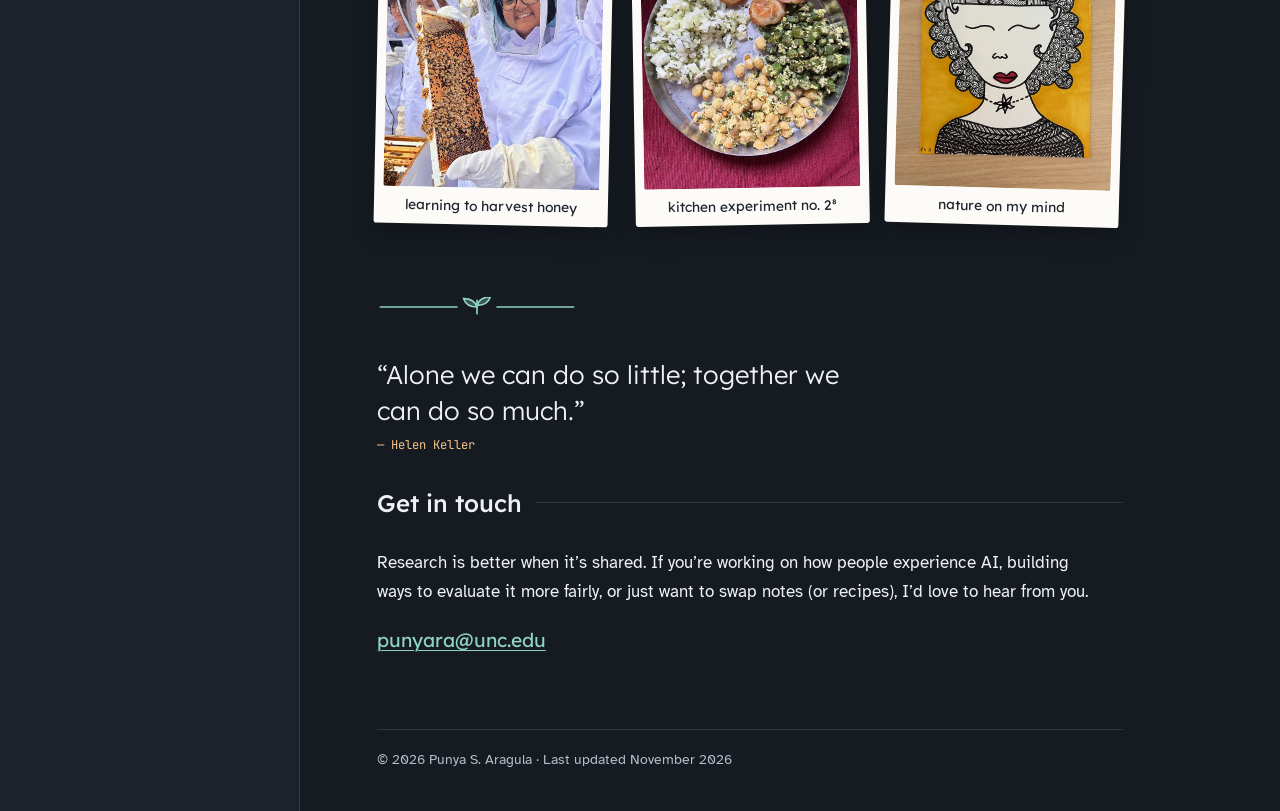
==== commit f2f9a439: "Add files via upload" ====
--- a/index.html
+++ b/index.html
@@ -47,6 +47,22 @@
     <div class="side-inner">
       <div class="arch">
         <img src="profile.jpg" alt="Portrait of Punya Aragula smiling in front of a curved brick wall" width="960" height="1200">
+        <svg class="vine" viewBox="0 0 70 90" aria-hidden="true" fill="none" stroke="currentColor" stroke-width="2.2" stroke-linecap="round">
+          <path d="M8 4 C 22 18, 10 34, 24 48 S 18 74, 30 86"/>
+          <path d="M16 20 C 8 18, 4 12, 4 6 C 11 8, 15 13, 16 20 Z" fill="currentColor" fill-opacity=".3"/>
+          <path d="M16 38 C 24 36, 30 30, 32 24 C 24 24, 18 30, 16 38 Z" fill="currentColor" fill-opacity=".3"/>
+          <path d="M22 60 C 14 58, 10 52, 10 46 C 17 48, 21 53, 22 60 Z" fill="currentColor" fill-opacity=".3"/>
+          <path d="M26 76 C 34 74, 38 68, 40 62 C 32 63, 27 68, 26 76 Z" fill="currentColor" fill-opacity=".3"/>
+        </svg>
+        <svg class="bud" viewBox="0 0 40 40" aria-hidden="true">
+          <circle cx="20" cy="12" r="6" fill="currentColor" opacity=".55"/><circle cx="12" cy="20" r="6" fill="currentColor" opacity=".55"/>
+          <circle cx="28" cy="20" r="6" fill="currentColor" opacity=".55"/><circle cx="20" cy="28" r="6" fill="currentColor" opacity=".55"/>
+          <circle cx="20" cy="20" r="4.5" fill="#F5C48A"/>
+        </svg>
+        <svg class="fern" viewBox="0 0 50 50" aria-hidden="true" fill="none" stroke="currentColor" stroke-width="2" stroke-linecap="round">
+          <path d="M44 46 C 34 40, 22 30, 8 26"/>
+          <path d="M36 40 l-4 -9 M28 35 l-3 -9 M20 31 l-3 -8 M36 40 l-9 2 M28 35 l-9 1 M20 31 l-8 1"/>
+        </svg>
         <svg class="sprig" viewBox="0 0 60 60" aria-hidden="true" fill="none" stroke="currentColor" stroke-width="2.4" stroke-linecap="round">
           <path d="M10 54 C 22 40, 30 30, 50 8"/>
           <path d="M22 40 C 14 36, 10 30, 10 22 C 18 24, 22 30, 22 40 Z" fill="currentColor" fill-opacity=".3"/>
@@ -91,18 +107,13 @@
       <h1 id="h-about" class="lede">I study how people <em class="hl-a">live with AI</em>, and what their experiences should teach us about how AI is <em class="hl-b">evaluated and governed</em>.</h1>
 
       <div class="about-text">
-        <p>I’m a second-year PhD student in Information Science at the University of North Carolina at Chapel Hill. I’m advised by <a href="https://sites.google.com/view/maggiemelo" target="_blank" rel="noopener">Dr. Marijel (Maggie) Melo</a>, my primary academic advisor, and by <a href="https://www.cs.unc.edu/~gaikwad/" target="_blank" rel="noopener">Dr. Neil Gaikwad</a>, my research advisor for projects in the Society-Centered AI Lab (SAIL), where I’m a graduate researcher.</p>
-        <p>I look at how people come to trust, rely on, and make sense of AI in their own social and cultural contexts, with a focus on communities in the Global South and others rarely consulted in how AI is built and governed. My work combines cross-cultural qualitative and participatory research, and draws on care ethics and Global South philosophies.</p>
-        <p>I took an interdisciplinary and winding route to get here, and I think it shapes how I see people and technology. <a href="#education">Follow the path ↓</a></p>
-      </div>
-
-      <dl class="focus" aria-label="Current SAIL projects">
-        <dt>Current SAIL projects</dt>
-        <dd class="focus-note">With the Society-Centered AI Lab at UNC (PI: Dr. Neil Gaikwad)</dd>
-        <dd><b>Alignment.</b> Co-developed with Dr. Gaikwad a framing of sociotechnical alignment as a bounded, satisficing judgment.</dd>
-        <dd><b>Governance.</b> Contributing to work examining the gap between AI governance as written and as experienced.</dd>
-      </dl>
-    </section>
+        <p>I’m a second-year PhD student in Information Science at the University of North Carolina at Chapel Hill. I’m advised by <a href="https://sites.google.com/view/maggiemelo" target="_blank" rel="noopener">Dr. Marijel (Maggie) Melo</a>, my primary academic advisor. I’m also a graduate researcher in <a href="https://www.cs.unc.edu/~gaikwad/" target="_blank" rel="noopener">Dr. Neil Gaikwad</a>’s Society-Centered AI Lab (SAIL), where he is my research advisor.</p>
+        <p>I look at how people come to trust, rely on, and make sense of AI in their own social and cultural contexts, with a focus on communities in the Global South. My work combines cross-cultural qualitative and participatory research, and draws on care ethics and Global South philosophies.</p>
+        <p>I took an interdisciplinary, winding route to get here, from biology to neuropsychology to HCI, and it taught me to look at technology through the lives of the people who use it. <a href="#education">Follow the path ↓</a></p>
+      </div>
+    </section>
+
+    <div class="sep sep-sprout" aria-hidden="true"></div>
 
     <!-- Publications -->
     <section class="block" id="publications" aria-labelledby="h-pubs">
@@ -161,6 +172,8 @@
         </li>
       </ol>
     </section>
+
+    <div class="sep sep-leaf" aria-hidden="true"></div>
 
     <!-- Experience -->
     <section class="block" id="experience" aria-labelledby="h-exp">
@@ -171,8 +184,8 @@
           <p class="row-meta">UNC Chapel Hill · PI and research advisor: <a href="https://www.cs.unc.edu/~gaikwad/" target="_blank" rel="noopener">Dr. Neil Gaikwad</a></p>
           <ul class="did">
             <li>Co-developed with Dr. Gaikwad a framing of sociotechnical alignment as a bounded, satisficing judgment; first author on the resulting paper (under review).</li>
-            <li>Contribute to the lab’s work examining the gap between AI governance as written and as experienced; co-author on a paper under review.</li>
-            <li>Helped design and run user studies for CARE, a SAIL project.</li>
+            <li>Contribute to the lab’s work examining the gap between AI governance as written and as experienced; second author on a paper under review.</li>
+            <li>Helped design and run user studies for CARE, a capability-based framework for assessing how LLMs, chatbots, and AI search affect people’s sexual and reproductive health.</li>
           </ul>
         </div>
         <div class="row">
@@ -197,6 +210,8 @@
         </div>
       </div>
     </section>
+
+    <div class="sep sep-flower" aria-hidden="true"></div>
 
     <!-- Education -->
     <section class="block" id="education" aria-labelledby="h-edu">
@@ -209,6 +224,8 @@
       </ol>
     </section>
 
+    <div class="sep sep-sprout" aria-hidden="true"></div>
+
     <!-- Methods -->
     <section class="block" id="methods" aria-labelledby="h-methods">
       <h2 id="h-methods" class="block-title">Methods &amp; expertise</h2>
@@ -227,6 +244,8 @@
         </div>
       </div>
     </section>
+
+    <div class="sep sep-leaf" aria-hidden="true"></div>
 
     <!-- Service -->
     <section class="block" id="service" aria-labelledby="h-service">
@@ -237,6 +256,8 @@
         <li><span>Student Volunteer, ACM ASSETS 2025 and ACM CHI PLAY 2025</span><span class="when">2025</span></li>
       </ul>
     </section>
+
+    <div class="sep sep-flower" aria-hidden="true"></div>
 
     <!-- Life -->
     <section class="block" id="life" aria-labelledby="h-life">
--- a/main.css
+++ b/main.css
@@ -255,3 +255,20 @@
 .credit { margin-top: 4px; font-size: 0.8rem; }
 @media (max-width: 980px) { .methods { grid-template-columns: 1fr; } }
 .rows .row:first-child { border-top: 0; padding-top: 0; }
+
+/* ---------- plants around the portrait ---------- */
+.vine { position: absolute; width: 40px; left: -30px; top: 6px; color: var(--sea); }
+.bud { position: absolute; width: 26px; right: -14px; top: 18px; color: var(--sky); transform: rotate(12deg); }
+
+/* ---------- little plants between sections ---------- */
+.sep { height: 30px; margin: -20px 0 44px; background-repeat: no-repeat; background-position: center; background-size: auto 26px;
+  display: flex; align-items: center; gap: 14px; }
+.sep::before, .sep::after { content: ""; flex: 1; height: 1px; background: var(--rule); }
+.sep::before { margin-right: 22px; } .sep::after { margin-left: 22px; }
+.sep-sprout { background-image: url("data:image/svg+xml,%3Csvg xmlns='http://www.w3.org/2000/svg' viewBox='0 0 40 26' fill='none' stroke='%238FD3C1' stroke-width='2' stroke-linecap='round'%3E%3Cpath d='M20 25V12'/%3E%3Cpath d='M20 15c-6 0-10-4-11-10 7 0 11 4 11 10z' fill='%238FD3C1' fill-opacity='.35'/%3E%3Cpath d='M20 12c6 0 10-4 11-10-7 0-11 4-11 10z' fill='%238FD3C1' fill-opacity='.35'/%3E%3C/svg%3E"); }
+.sep-leaf { background-image: url("data:image/svg+xml,%3Csvg xmlns='http://www.w3.org/2000/svg' viewBox='0 0 40 26' fill='none' stroke='%239CCFEF' stroke-width='2' stroke-linecap='round'%3E%3Cpath d='M6 22C14 22 30 18 34 4 20 4 8 10 6 22z' fill='%239CCFEF' fill-opacity='.3'/%3E%3Cpath d='M6 22C14 16 22 11 30 7'/%3E%3C/svg%3E"); }
+.sep-flower { background-image: url("data:image/svg+xml,%3Csvg xmlns='http://www.w3.org/2000/svg' viewBox='0 0 40 26'%3E%3Cg fill='%23F5C48A' fill-opacity='.55'%3E%3Ccircle cx='20' cy='6' r='4.5'/%3E%3Ccircle cx='14' cy='12' r='4.5'/%3E%3Ccircle cx='26' cy='12' r='4.5'/%3E%3Ccircle cx='20' cy='18' r='4.5'/%3E%3C/g%3E%3Ccircle cx='20' cy='12' r='3.2' fill='%238FD3C1'/%3E%3Cpath d='M20 22v4' stroke='%238FD3C1' stroke-width='2'/%3E%3C/svg%3E"); }
+:root.light .sep-sprout, :root.light .sep-leaf, :root.light .sep-flower { filter: saturate(1.6) brightness(.7); }
+@media (max-width: 980px) { .vine { left: -22px; width: 30px; } .bud { width: 20px; right: -10px; } }
+.vine { left: -20px; width: 34px; top: 10px; }
+.fern { position: absolute; width: 38px; left: -18px; bottom: -14px; color: var(--sky); }
